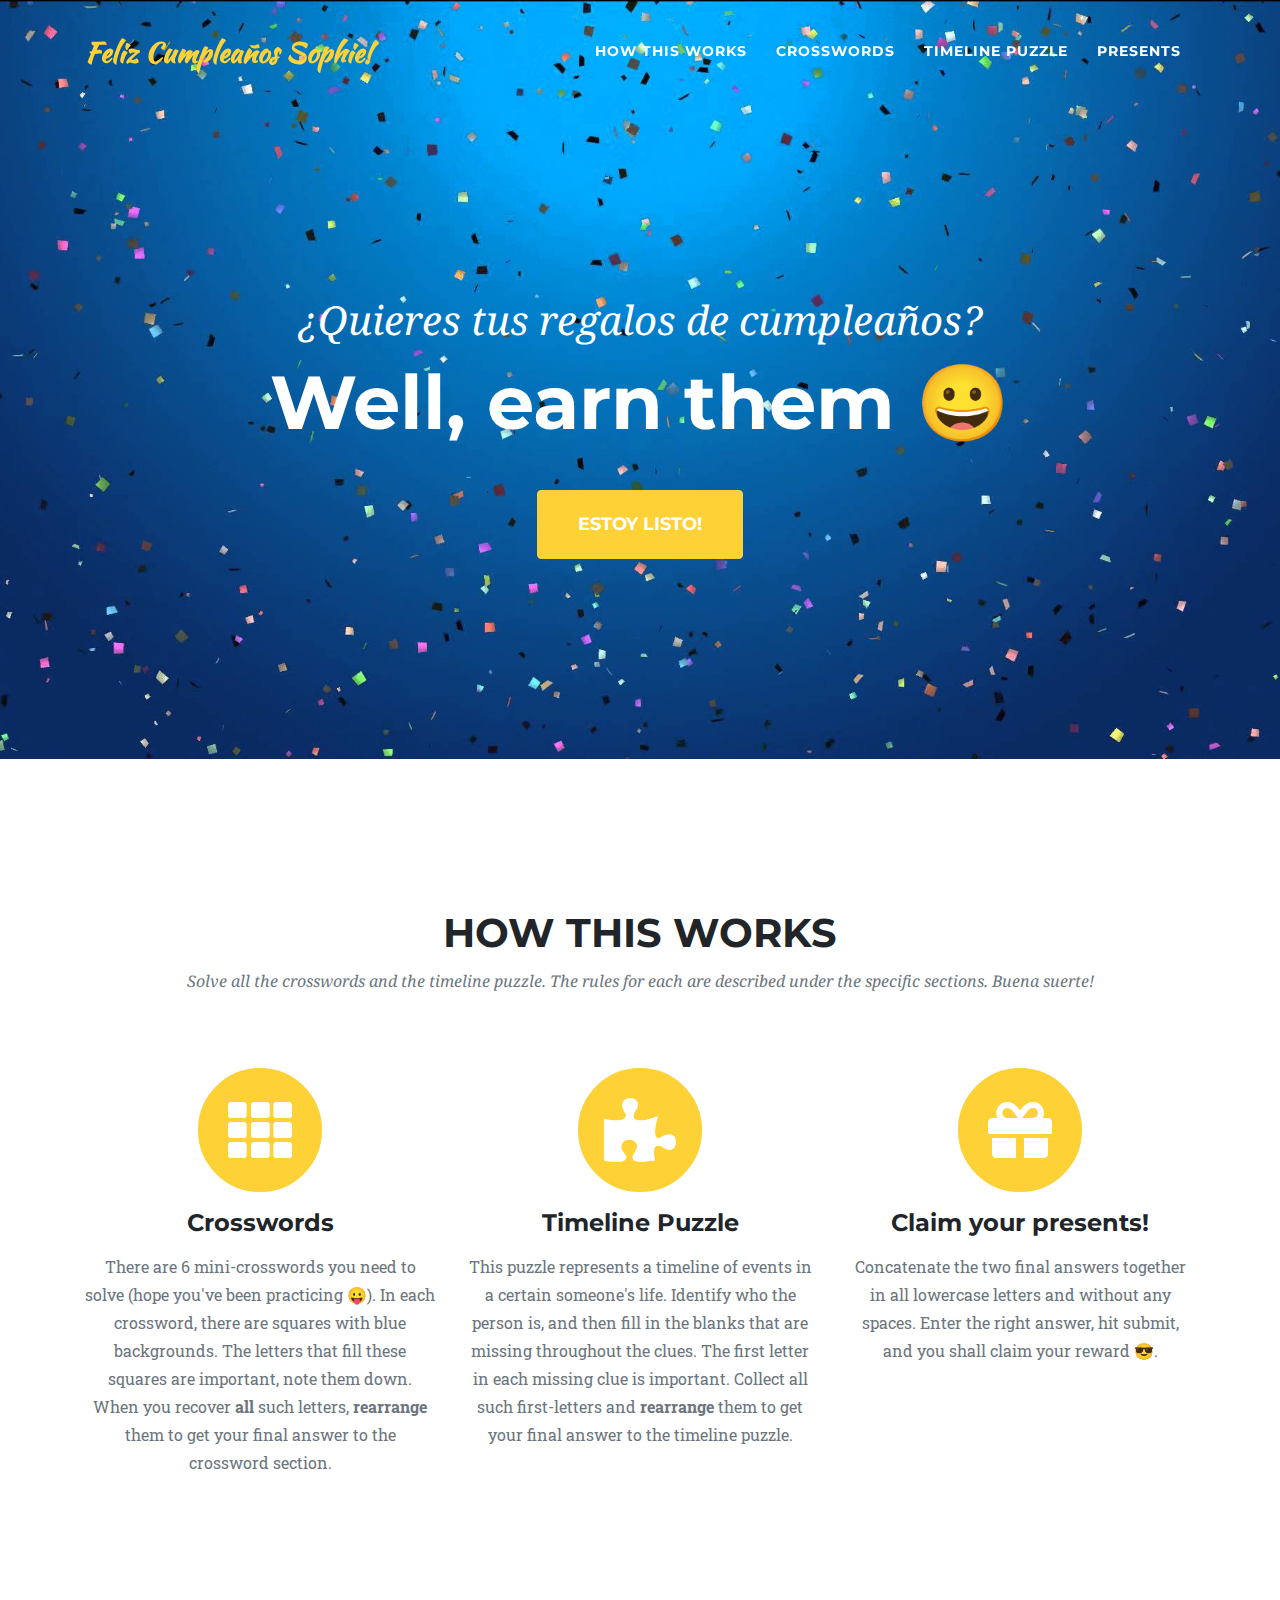
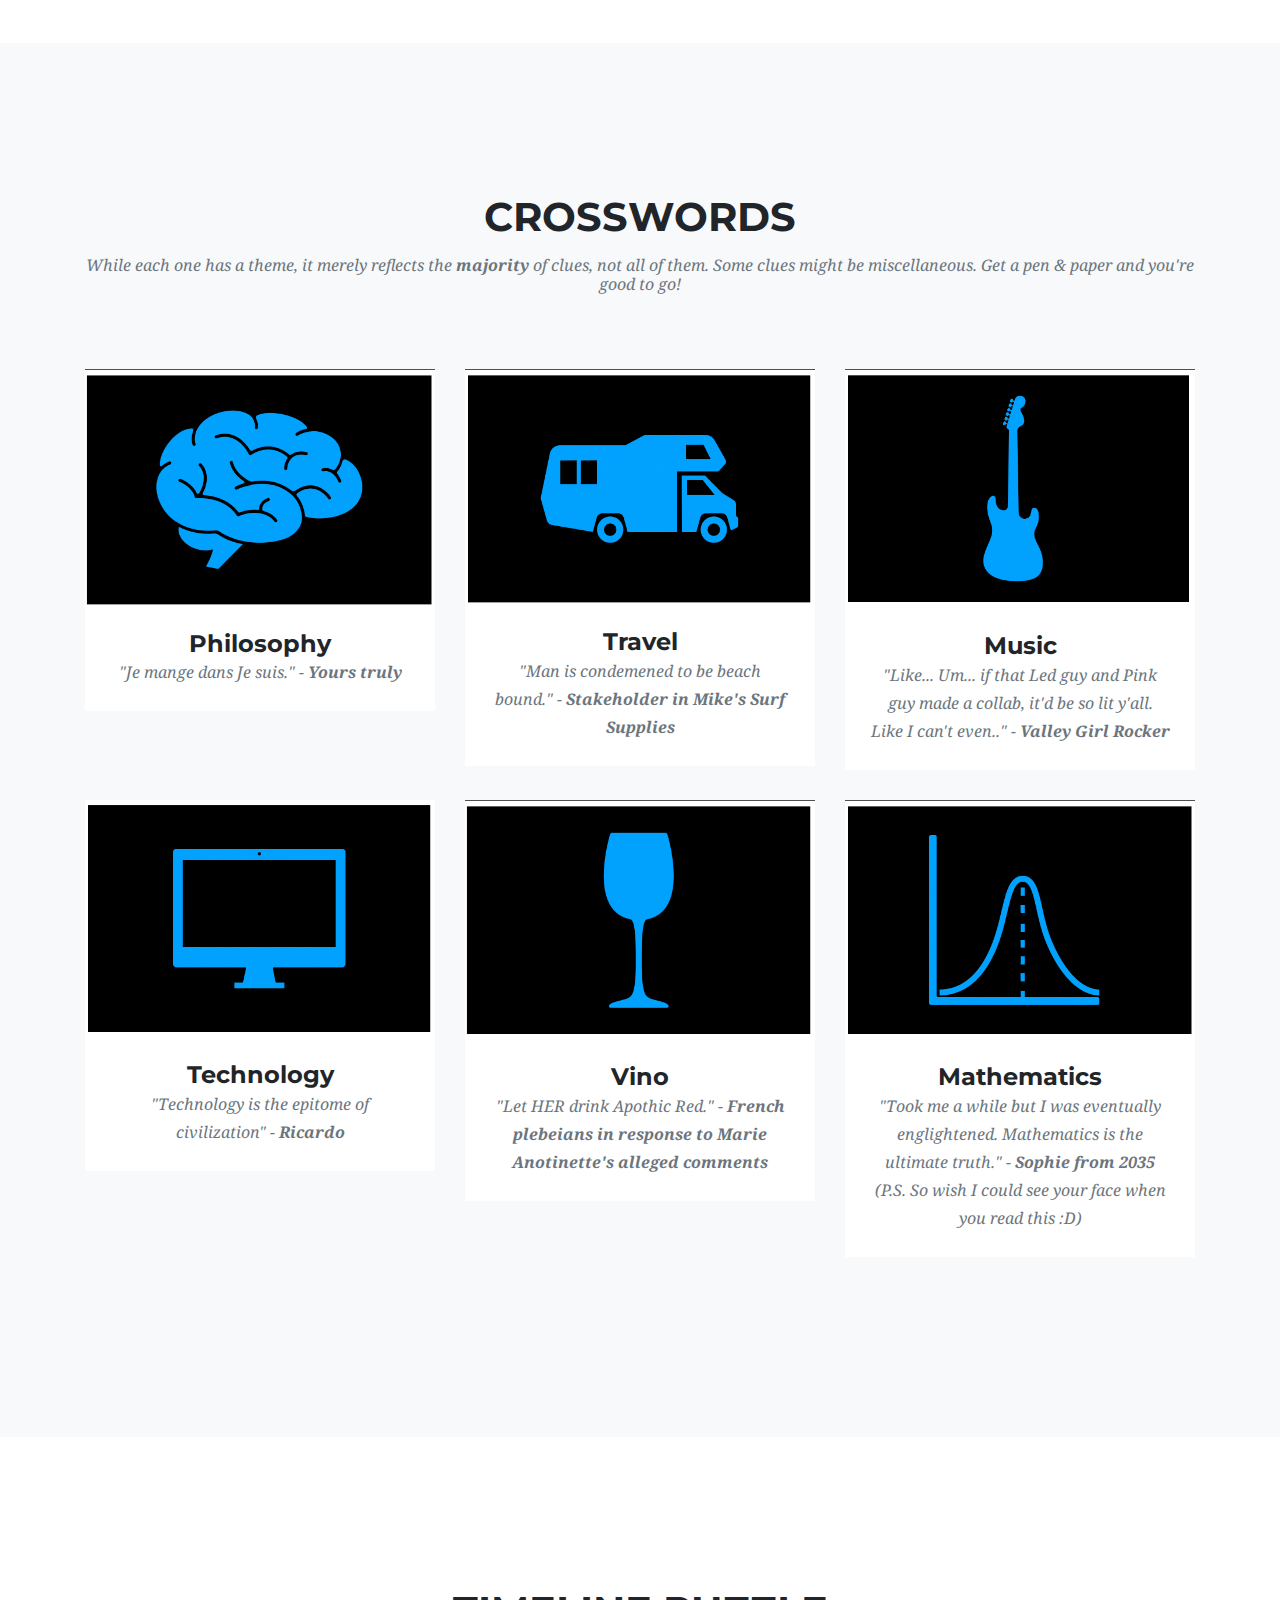
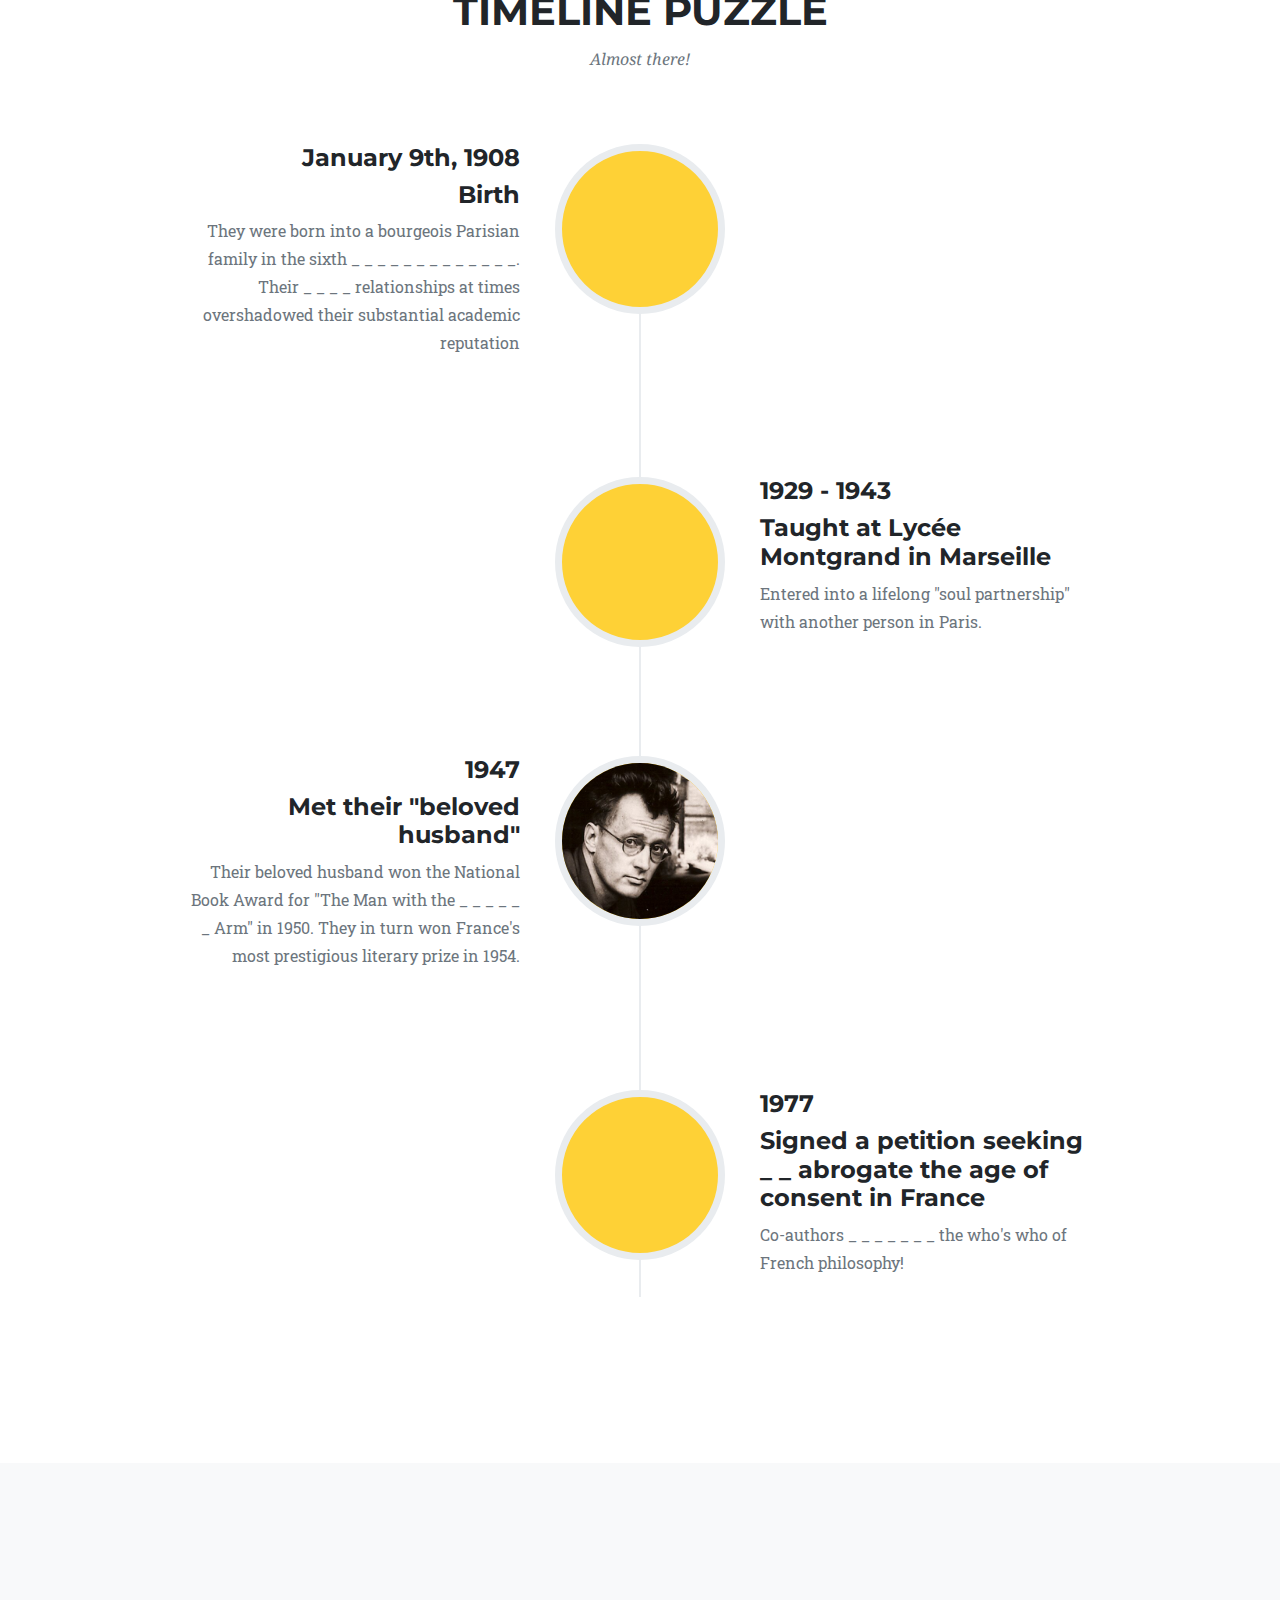
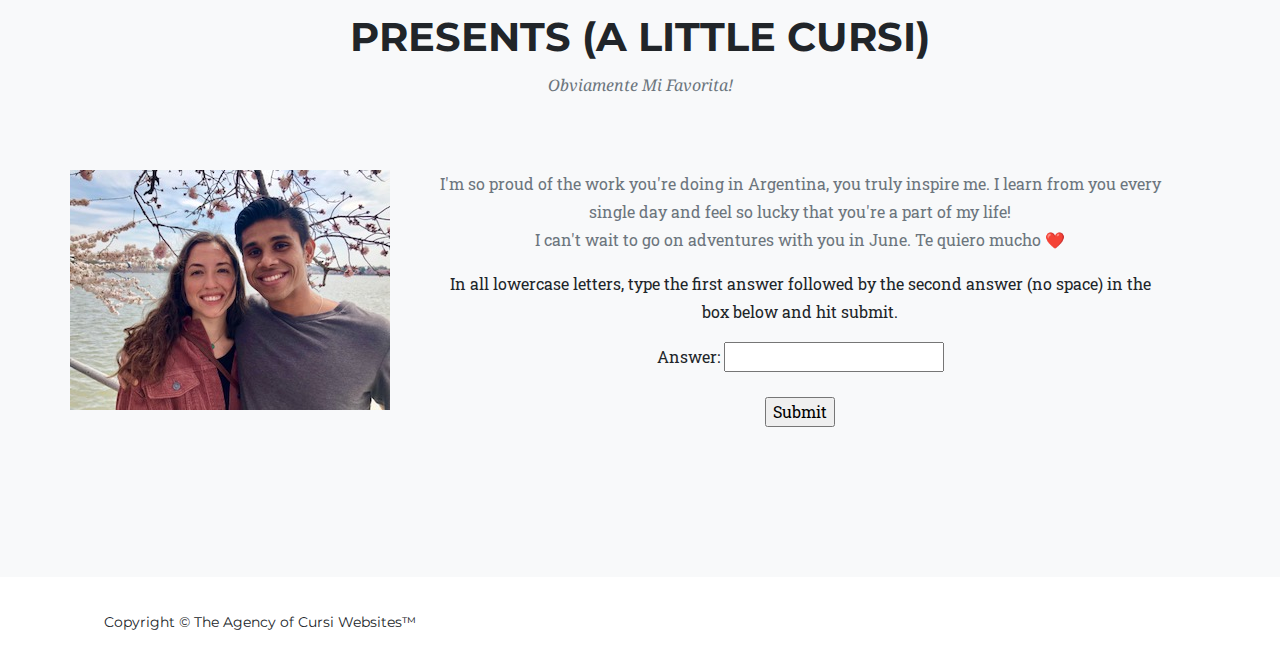
==== index.html @ 9defc964 "Update index.html" ====
<!DOCTYPE html>
<html lang="en">

<head>

  <meta charset="utf-8">
  <meta name="viewport" content="width=device-width, initial-scale=1, shrink-to-fit=no">
  <meta name="description" content="">
  <meta name="author" content="">

  <title>Feliz Cumpleaños Sophie!</title>

  <!-- Bootstrap core CSS -->
  <link href="vendor/bootstrap/css/bootstrap.min.css" rel="stylesheet">

  <!-- Custom fonts for this template -->
  <link href="vendor/fontawesome-free/css/all.min.css" rel="stylesheet" type="text/css">
  <link href="https://fonts.googleapis.com/css?family=Montserrat:400,700" rel="stylesheet" type="text/css">
  <link href='https://fonts.googleapis.com/css?family=Kaushan+Script' rel='stylesheet' type='text/css'>
  <link href='https://fonts.googleapis.com/css?family=Droid+Serif:400,700,400italic,700italic' rel='stylesheet' type='text/css'>
  <link href='https://fonts.googleapis.com/css?family=Roboto+Slab:400,100,300,700' rel='stylesheet' type='text/css'>

  <!-- Custom styles for this template -->
  <link href="css/agency.min.css" rel="stylesheet">

</head>

<body id="page-top">

  <!-- Navigation -->
  <nav class="navbar navbar-expand-lg navbar-dark fixed-top" id="mainNav">
    <div class="container">
      <a class="navbar-brand js-scroll-trigger" href="#page-top"><b>Feliz Cumpleaños Sophie!</b></a>
      <button class="navbar-toggler navbar-toggler-right" type="button" data-toggle="collapse" data-target="#navbarResponsive" aria-controls="navbarResponsive" aria-expanded="false" aria-label="Toggle navigation">
        Menu
        <i class="fas fa-bars"></i>
      </button>
      <div class="collapse navbar-collapse" id="navbarResponsive">
        <ul class="navbar-nav text-uppercase ml-auto">
          <li class="nav-item">
            <a class="nav-link js-scroll-trigger" href="#services"><b>How This Works</b></a>
          </li>
          <li class="nav-item">
            <a class="nav-link js-scroll-trigger" href="#portfolio"><b>Crosswords</b></a>
          </li>
          <li class="nav-item">
            <a class="nav-link js-scroll-trigger" href="#about"><b>Timeline Puzzle</b></a>
          </li>
          <li class="nav-item">
            <a class="nav-link js-scroll-trigger" href="#team"><b>Presents</b></a>
          </li>
        </ul>
      </div>
    </div>
  </nav>

  <!-- Header -->
  <header class="masthead">
    <div class="container">
      <div class="intro-text">
        <div class="intro-lead-in">¿Quieres tus regalos de cumpleaños?</div>
        <div class="intro-heading">Well, earn them &#128512;</div>
        <a class="btn btn-primary btn-xl text-uppercase js-scroll-trigger" href="#services">Estoy listo!</a>
      </div>
    </div>
  </header>

  <!-- Services -->
  <section id="services">
    <div class="container">
      <div class="row">
        <div class="col-lg-12 text-center">
          <h2 class="section-heading text-uppercase">HOW THIS WORKS</h2>
          <h3 class="section-subheading text-muted">Solve all the crosswords and the timeline puzzle. The rules for each are described under the specific sections. Buena suerte!</h3>
        </div>
      </div>
      <div class="row text-center">
        <div class="col-md-4">
          <span class="fa-stack fa-4x">
            <i class="fas fa-circle fa-stack-2x text-primary"></i>
            <i class="fas fa-th fa-stack-1x fa-inverse"></i>
          </span>
          <h4 class="service-heading">Crosswords</h4>
          <p class="text-muted">There are 6 mini-crosswords you need to solve (hope you've been practicing 😛). In each crossword, there are squares with blue backgrounds. The letters that fill these squares are important, note them down. When you recover <b>all</b> such letters, <b>rearrange</b> them to get your final answer to the crossword section.</p>
        </div>
        <div class="col-md-4">
          <span class="fa-stack fa-4x">
            <i class="fas fa-circle fa-stack-2x text-primary"></i>
            <i class="fas fa-puzzle-piece fa-stack-1x fa-inverse"></i>
          </span>
          <h4 class="service-heading">Timeline Puzzle</h4>
          <p class="text-muted">This puzzle represents a timeline of events in a certain someone's life. Identify who the person is, and then fill in the blanks that are missing throughout the clues. The first letter in each missing clue is important. Collect all such first-letters and <b>rearrange</b> them to get your final answer to the timeline puzzle.</p>
        </div>
        <div class="col-md-4">
          <span class="fa-stack fa-4x">
            <i class="fas fa-circle fa-stack-2x text-primary"></i>
            <i class="fas fa-gift fa-stack-1x fa-inverse"></i>
          </span>
          <h4 class="service-heading">Claim your presents!</h4>
          <p class="text-muted">Concatenate the two final answers together in all lowercase letters and without any spaces. Enter the right answer, hit submit, and you shall claim your reward 😎.</p>
        </div>
      </div>
    </div>
  </section>

  <!-- Portfolio Grid -->
  <section class="bg-light" id="portfolio">
    <div class="container">
      <div class="row">
        <div class="col-lg-12 text-center">
          <h2 class="section-heading text-uppercase">Crosswords</h2>
          <h3 class="section-subheading text-muted">While each one has a theme, it merely reflects the <b>majority</b> of clues, not all of them. Some clues might be miscellaneous. Get a pen &amp; paper and you're good to go!</h3>
        </div>
      </div>
      <div class="row">
        <div class="col-md-4 col-sm-6 portfolio-item">
          <a class="portfolio-link" data-toggle="modal" href="#portfolioModal1">
            <div class="portfolio-hover">
              <div class="portfolio-hover-content">
                <i class="fas fa-plus fa-3x"></i>
              </div>
            </div>
            <img class="img-fluid" src="img/brain.jpg" alt="">
          </a>
          <div class="portfolio-caption">
            <h4>Philosophy</h4>
            <p class="text-muted">"Je mange dans Je suis." - <b>Yours truly</b></p>
          </div>
        </div>
        <div class="col-md-4 col-sm-6 portfolio-item">
          <a class="portfolio-link" data-toggle="modal" href="#portfolioModal2">
            <div class="portfolio-hover">
              <div class="portfolio-hover-content">
                <i class="fas fa-plus fa-3x"></i>
              </div>
            </div>
            <img class="img-fluid" src="img/travel.jpg" alt="">
          </a>
          <div class="portfolio-caption">
            <h4>Travel</h4>
            <p class="text-muted">"Man is condemened to be beach bound." - <b>Stakeholder in Mike's Surf Supplies</b></p>
          </div>
        </div>
        <div class="col-md-4 col-sm-6 portfolio-item">
          <a class="portfolio-link" data-toggle="modal" href="#portfolioModal3">
            <div class="portfolio-hover">
              <div class="portfolio-hover-content">
                <i class="fas fa-plus fa-3x"></i>
              </div>
            </div>
            <img class="img-fluid" src="img/music.jpg" alt="">
          </a>
          <div class="portfolio-caption">
            <h4>Music</h4>
            <p class="text-muted">"Like... Um... if that Led guy and Pink guy made a collab, it'd be so lit y'all. Like I can't even.." - <b>Valley Girl Rocker</b></p>
          </div>
        </div>
        <div class="col-md-4 col-sm-6 portfolio-item">
          <a class="portfolio-link" data-toggle="modal" href="#portfolioModal4">
            <div class="portfolio-hover">
              <div class="portfolio-hover-content">
                <i class="fas fa-plus fa-3x"></i>
              </div>
            </div>
            <img class="img-fluid" src="img/tech.jpg" alt="">
          </a>
          <div class="portfolio-caption">
            <h4>Technology</h4>
            <p class="text-muted">"Technology is the epitome of civilization" - <b>Ricardo</b></p>
          </div>
        </div>
        <div class="col-md-4 col-sm-6 portfolio-item">
          <a class="portfolio-link" data-toggle="modal" href="#portfolioModal5">
            <div class="portfolio-hover">
              <div class="portfolio-hover-content">
                <i class="fas fa-plus fa-3x"></i>
              </div>
            </div>
            <img class="img-fluid" src="img/wine.jpg" alt="">
          </a>
          <div class="portfolio-caption">
            <h4>Vino</h4>
            <p class="text-muted">"Let HER drink Apothic Red." - <b>French plebeians in response to Marie Anotinette's alleged comments</b></p>
          </div>
        </div>
        <div class="col-md-4 col-sm-6 portfolio-item">
          <a class="portfolio-link" data-toggle="modal" href="#portfolioModal6">
            <div class="portfolio-hover">
              <div class="portfolio-hover-content">
                <i class="fas fa-plus fa-3x"></i>
              </div>
            </div>
            <img class="img-fluid" src="img/math.jpg" alt="">
          </a>
          <div class="portfolio-caption">
            <h4>Mathematics</h4>
            <p class="text-muted">"Took me a while but I was eventually englightened. Mathematics is the ultimate truth." - <b>Sophie from 2035</b> <br/>(<i>P.S. So wish I could see your face when you read this :D</i>)</p>
          </div>
        </div>
      </div>
    </div>
  </section>

  <!-- About -->
  <section id="about">
    <div class="container">
      <div class="row">
        <div class="col-lg-12 text-center">
          <h2 class="section-heading text-uppercase">Timeline Puzzle</h2>
          <h3 class="section-subheading text-muted">Almost there!</h3>
        </div>
      </div>
      <div class="row">
        <div class="col-lg-12">
          <ul class="timeline">
            <li>
              <div class="timeline-image">
                <!-- <img class="rounded-circle img-fluid" src="img/paris1.jpg" alt=""> -->
              </div>
              <div class="timeline-panel">
                <div class="timeline-heading">
                  <h4>January 9th, 1908</h4>
                  <h4 class="subheading">Birth</h4>
                </div>
                <div class="timeline-body">
                  <p class="text-muted">They were born into a bourgeois Parisian family in the sixth _ _ _ _ _ _ _ _ _ _ _ _ _. Their _ _ _ _ relationships at times overshadowed their substantial academic reputation</p>
                </div>
              </div>
            </li>
            <li class="timeline-inverted">
              <div class="timeline-image">
                <!-- <img class="rounded-circle img-fluid" src="img/lycee.jpg" alt=""> -->
              </div>
              <div class="timeline-panel">
                <div class="timeline-heading">
                  <h4>1929 - 1943</h4>
                  <h4 class="subheading">Taught at Lycée Montgrand in Marseille</h4>
                </div>
                <div class="timeline-body">
                  <p class="text-muted">Entered into a lifelong "soul partnership" with another person in Paris.</p>
                </div>
              </div>
            </li>
            <li>
              <div class="timeline-image">
                <img class="rounded-circle img-fluid" src="img/algren.jpg" alt="">
              </div>
              <div class="timeline-panel">
                <div class="timeline-heading">
                  <h4>1947</h4>
                  <h4 class="subheading">Met their "beloved husband"</h4>
                </div>
                <div class="timeline-body">
                  <p class="text-muted">Their beloved husband won the National Book Award for "The Man with the _ _ _ _ _ _ Arm" in 1950. They in turn won France's most prestigious literary prize in 1954.</p>
                </div>
              </div>
            </li>
            <li class="timeline-inverted">
              <div class="timeline-image">
                <!-- <img class="rounded-circle img-fluid" src="img/foucault.jpg" alt=""> -->
              </div>
              <div class="timeline-panel">
                <div class="timeline-heading">
                  <h4>1977</h4>
                  <h4 class="subheading">Signed a petition seeking _ _ abrogate the age of consent in France</h4>
                </div>
                <div class="timeline-body">
                  <p class="text-muted">Co-authors _ _ _ _ _ _ _ the who's who of French philosophy!</p>
                </div>
              </div>
            </li>
          </ul>
        </div>
      </div>
    </div>
  </section>

  <!-- Team -->
  <section class="bg-light" id="team">
    <div class="container">
      <div class="row">
        <div class="col-lg-12 text-center">
          <h2 class="section-heading text-uppercase">Presents (a little cursi)</h2>
          <h3 class="section-subheading text-muted">Obviamente Mi Favorita!</h3>
        </div>
      </div>
      <div class="row">
        <div>
          <img src="images/sophie.jpg">
        </div>
        <div class="col-lg-8 mx-auto text-center">
          <p class="large text-muted"> I'm so proud of the work you're doing in Argentina, you truly inspire me. I learn from you every single day and feel so lucky that you're a part of my life!
            <br />I can't wait to go on adventures with you in June. Te quiero mucho ❤</p>

          <p>In all lowercase letters, type the first answer followed by the second answer (no space) in the box below and hit submit.</p>
          <form>
            Answer: <input type="text" name="answer" id="answer"><br>
            <input type="submit" value="Submit" id="submit" style="margin-top:25px;">
          </form>
          <iframe id="gifts" data-src="gifts.html" src="gifts.html" width="600" height="925" style="display: none; margin-top: 50px;"></iframe>
        </div>
      </div>
    </div>
  </section>

  <!-- Footer -->
  <footer>
    <div class="container">
      <div class="row">
        <div class="col-md-4">
          <span class="copyright">Copyright &copy; The Agency of Cursi Websites™</span>
        </div>
    </div>
  </footer>

  <!-- Portfolio Modals -->

  <!-- Modal 1 -->
  <div class="portfolio-modal modal fade" id="portfolioModal1" tabindex="-1" role="dialog" aria-hidden="true">
    <div class="modal-dialog">
      <div class="modal-content">
        <div class="close-modal" data-dismiss="modal">
          <div class="lr">
            <div class="rl"></div>
          </div>
        </div>
        <div class="container">
          <div class="row">
            <div class="col-lg-8 mx-auto">
              <div class="modal-body">
                <!-- Project Details Go Here -->
                <h2 class="text-uppercase">Philosophy</h2>
                <p class="item-intro text-muted">You got this!</p>
                <img class="img-fluid d-block mx-auto" src="img/philosophy_crossword.jpg" alt="">
                <ul class="list-inline">Across
                  <li>1: "Man is condemned to be free."</li>
                  <li>2: French literary critic that opeined "Justice must always question itself, just as society can exist only by means of the work it does on itself and on its institutions."</li>
                  <li>3: German idealist that said "We learn from history that we do not learn from history."</li>
                </ul>
                <ul class="list-inline">Down
                  <li>1: "One is not born, but rather becomes, a woman."</li>
                  <li>2: Scottish philosopher that said "Beauty in things exists in the mind which contemplates them."</li>
                </ul>
                <button class="btn btn-primary" data-dismiss="modal" type="button">
                  <i class="fas fa-times"></i>
                  Close Crossword</button>
              </div>
            </div>
          </div>
        </div>
      </div>
    </div>
  </div>

  <!-- Modal 2 -->
  <div class="portfolio-modal modal fade" id="portfolioModal2" tabindex="-1" role="dialog" aria-hidden="true">
    <div class="modal-dialog">
      <div class="modal-content">
        <div class="close-modal" data-dismiss="modal">
          <div class="lr">
            <div class="rl"></div>
          </div>
        </div>
        <div class="container">
          <div class="row">
            <div class="col-lg-8 mx-auto">
              <div class="modal-body">
                <!-- Project Details Go Here -->
                <h2 class="text-uppercase">Travel</h2>
                <p class="item-intro text-muted">1 down. 5 to go!</p>
                <img class="img-fluid d-block mx-auto" src="img/travel_crossword.jpg" alt="">
                <ul class="list-inline">Across
                  <li>1: Excuse of a state. Basically beaches, and surprisingly an institution of higher learning!</li>
                  <li>2: Home to Santa Maria delle Grazie</li>
                  <li>3: Located on the French Riviera, home to Promenade des Anglais</li>
                  <li>4: Puhlees, you don't need a clue for this.</li>
                  <li>5: Country off the coast of which Indians that have no business swimming are rescued by Argentinian women</li>
                </ul>
                <ul class="list-inline">Down
                  <li>1: Capital of Turkey</li>
                  <li>2: Offers cool beaches. Literally. Don't sleep on those. Lest you should freeze.</li>
                </ul>
                <button class="btn btn-primary" data-dismiss="modal" type="button">
                  <i class="fas fa-times"></i>
                  Close Crossword</button>
              </div>
            </div>
          </div>
        </div>
      </div>
    </div>
  </div>

  <!-- Modal 3 -->
  <div class="portfolio-modal modal fade" id="portfolioModal3" tabindex="-1" role="dialog" aria-hidden="true">
    <div class="modal-dialog">
      <div class="modal-content">
        <div class="close-modal" data-dismiss="modal">
          <div class="lr">
            <div class="rl"></div>
          </div>
        </div>
        <div class="container">
          <div class="row">
            <div class="col-lg-8 mx-auto">
              <div class="modal-body">
                <!-- Project Details Go Here -->
                <h2 class="text-uppercase">Music</h2>
                <p class="item-intro text-muted">Probably your favorite category? You'll have to let me know!</p>
                <img class="img-fluid d-block mx-auto" src="img/music_crossword.jpg" alt="">
                <ul class="list-inline">Across
                  <li>1: Combine with 3 across, 4 across and 2 across to obtain a masterpiece of a song!</li>
                  <li>2: Combine with 3 across, 4 across and 1 across to obtain a masterpiece of a song!</li>
                  <li>3: Combine with 4 across, 1 across and 2 across to obtain a masterpiece of a song!</li>
                  <li>4: Combine with 3 across, 1 across and 2 across to obtain a masterpiece of a song!</li>
                </ul>
                <ul class="list-inline">Down
                  <li>1: Think U in UV, Yeezy Peezy!</li>
                  <li>2: Artist who wrote the words "I'm all but washed in the tide of her breathing."</li>
                </ul>
                <button class="btn btn-primary" data-dismiss="modal" type="button">
                  <i class="fas fa-times"></i>
                  Close Crossword</button>
              </div>
            </div>
          </div>
        </div>
      </div>
    </div>
  </div>

  <!-- Modal 4 -->
  <div class="portfolio-modal modal fade" id="portfolioModal4" tabindex="-1" role="dialog" aria-hidden="true">
    <div class="modal-dialog">
      <div class="modal-content">
        <div class="close-modal" data-dismiss="modal">
          <div class="lr">
            <div class="rl"></div>
          </div>
        </div>
        <div class="container">
          <div class="row">
            <div class="col-lg-8 mx-auto">
              <div class="modal-body">
                <!-- Project Details Go Here -->
                <h2 class="text-uppercase">Technology</h2>
                <p class="item-intro text-muted">I mean, I had to include this category..</p>
                <img class="img-fluid d-block mx-auto" src="img/tech_crossword.jpg" alt="">
                <ul class="list-inline">Across
                  <li>1: We do base 10 but machines??</li>
                  <li>2: Parent company of the app that came up with "stories" originally. Alternatively, Oh _ _ _ _!</li>
                  <li>3: Company whose motto is "Don't be evil". Also, a verb these days</li>
                </ul>
                <ul class="list-inline">Down
                  <li>1: Big tech firm. David Fincher made a movie about its creation.</li>
                  <li>2: A charged subatomic particle.</li>
                  <li>3: Company that does Satan's bidding according to Ricardo. I... don't think so.</li>
                </ul>
                <button class="btn btn-primary" data-dismiss="modal" type="button">
                  <i class="fas fa-times"></i>
                  Close Crossword</button>
              </div>
            </div>
          </div>
        </div>
      </div>
    </div>
  </div>

  <!-- Modal 5 -->
  <div class="portfolio-modal modal fade" id="portfolioModal5" tabindex="-1" role="dialog" aria-hidden="true">
    <div class="modal-dialog">
      <div class="modal-content">
        <div class="close-modal" data-dismiss="modal">
          <div class="lr">
            <div class="rl"></div>
          </div>
        </div>
        <div class="container">
          <div class="row">
            <div class="col-lg-8 mx-auto">
              <div class="modal-body">
                <!-- Project Details Go Here -->
                <h2 class="text-uppercase">Vino</h2>
                <p class="item-intro text-muted">This one is going to be a formality.</p>
                <img class="img-fluid d-block mx-auto" src="img/wine_crossword.jpg" alt="">
                <ul class="list-inline">Across
                  <li>1: Argentinian goodiness!</li>
                  <li>2: Home to the best Pinots on earth</li>
                  <li>3: Hail a _ _ _! Alternatively, a type of red wine.</li>
                </ul>
                <ul class="list-inline">Down
                  <li>1: Best grape on the Barcelona menu. Alternatively, a former currency.</li>
                  <li>2: Anthocyanin, the pigment that gives wine its color comes from _ _ _ _ _'s skin</li>
                </ul>
                <button class="btn btn-primary" data-dismiss="modal" type="button">
                  <i class="fas fa-times"></i>
                  Close Crossword</button>
              </div>
            </div>
          </div>
        </div>
      </div>
    </div>
  </div>

  <!-- Modal 6 -->
  <div class="portfolio-modal modal fade" id="portfolioModal6" tabindex="-1" role="dialog" aria-hidden="true">
    <div class="modal-dialog">
      <div class="modal-content">
        <div class="close-modal" data-dismiss="modal">
          <div class="lr">
            <div class="rl"></div>
          </div>
        </div>
        <div class="container">
          <div class="row">
            <div class="col-lg-8 mx-auto">
              <div class="modal-body">
                <!-- Project Details Go Here -->
                <h2 class="text-uppercase">Mathematics</h2>
                <p class="item-intro text-muted">Almost there :), buena suerte!</p>
                <img class="img-fluid d-block mx-auto" src="img/math_crossword.jpg" alt="">
                                <ul class="list-inline">Across
                  <li>1: <i>Actually</i> Invented Calculus.</li>
                  <li>2: This dude claims that you and I are <i>literally</i> attracted to each other, proportional to the inverse of the square of the distance between us.</li>
                  <li>3: Delicious nut! Derisively called _ _ _ _.</li>
                  <li>4: The potential relationship between P and NP.</li>
                  <li>5: Sine divided by Cosine. Alternatively, people fascinated by its mathematical beauty spray their bodies to achieve it!</li>
                </ul>
                <ul class="list-inline">Down
                  <li>1: Greek alphabet that climbers have started abusing in the name of being helpful to each other.</li>
                  <li>2: While formulating wave equations, trough is to crest as nadir is to _ _ _ _ _ _</li>
                  <li>3: Did <b>not</b> break the Enigma code (that honor belongs to a couple of Poles) but a dude of immeasurable significance in modern mathematics and computing.</li>
                </ul>
                <button class="btn btn-primary" data-dismiss="modal" type="button">
                  <i class="fas fa-times"></i>
                  Close Project</button>
              </div>
            </div>
          </div>
        </div>
      </div>
    </div>
  </div>

  <!-- Bootstrap core JavaScript -->
  <script src="vendor/jquery/jquery.min.js"></script>
  <script src="vendor/bootstrap/js/bootstrap.bundle.min.js"></script>

  <!-- Plugin JavaScript -->
  <script src="vendor/jquery-easing/jquery.easing.min.js"></script>

  <!-- Contact form JavaScript -->
  <script src="js/jqBootstrapValidation.js"></script>
  <script src="js/contact_me.js"></script>

  <!-- Custom scripts for this template -->
  <script src="js/agency.min.js"></script>
  <script src="js/present.js"></script>

</body>

</html>
---- css/agency.min.css ----
/*!
 * Start Bootstrap - Agency v5.0.7 (https://startbootstrap.com/template-overviews/agency)
 * Copyright 2013-2019 Start Bootstrap
 * Licensed under MIT (https://github.com/BlackrockDigital/startbootstrap-agency/blob/master/LICENSE)
 */body{overflow-x:hidden;font-family:'Roboto Slab',-apple-system,BlinkMacSystemFont,'Segoe UI',Roboto,'Helvetica Neue',Arial,sans-serif,'Apple Color Emoji','Segoe UI Emoji','Segoe UI Symbol','Noto Color Emoji'}p{line-height:1.75}a{color:#fed136}a:hover{color:#fec503}.text-primary{color:#fed136!important}h1,h2,h3,h4,h5,h6{font-weight:700;font-family:Montserrat,-apple-system,BlinkMacSystemFont,'Segoe UI',Roboto,'Helvetica Neue',Arial,sans-serif,'Apple Color Emoji','Segoe UI Emoji','Segoe UI Symbol','Noto Color Emoji'}section{padding:100px 0}section h2.section-heading{font-size:40px;margin-top:0;margin-bottom:15px}section h3.section-subheading{font-size:16px;font-weight:400;font-style:italic;margin-bottom:75px;text-transform:none;font-family:'Droid Serif',-apple-system,BlinkMacSystemFont,'Segoe UI',Roboto,'Helvetica Neue',Arial,sans-serif,'Apple Color Emoji','Segoe UI Emoji','Segoe UI Symbol','Noto Color Emoji'}@media (min-width:768px){section{padding:150px 0}}.btn{font-family:Montserrat,-apple-system,BlinkMacSystemFont,'Segoe UI',Roboto,'Helvetica Neue',Arial,sans-serif,'Apple Color Emoji','Segoe UI Emoji','Segoe UI Symbol','Noto Color Emoji';font-weight:700}.btn-xl{font-size:18px;padding:20px 40px}.btn-primary{background-color:#fed136;border-color:#fed136}.btn-primary:active,.btn-primary:focus,.btn-primary:hover{background-color:#fec810!important;border-color:#fec810!important;color:#fff}.btn-primary:active,.btn-primary:focus{-webkit-box-shadow:0 0 0 .2rem rgba(254,209,55,.5)!important;box-shadow:0 0 0 .2rem rgba(254,209,55,.5)!important}::selection{background:#fed136;text-shadow:none}img::selection{background:0 0}img::-moz-selection{background:0 0}#mainNav{background-color:#212529}#mainNav .navbar-toggler{font-size:12px;right:0;padding:13px;text-transform:uppercase;color:#fff;border:0;background-color:#fed136;font-family:Montserrat,-apple-system,BlinkMacSystemFont,'Segoe UI',Roboto,'Helvetica Neue',Arial,sans-serif,'Apple Color Emoji','Segoe UI Emoji','Segoe UI Symbol','Noto Color Emoji'}#mainNav .navbar-brand{color:#fed136;font-family:'Kaushan Script',-apple-system,BlinkMacSystemFont,'Segoe UI',Roboto,'Helvetica Neue',Arial,sans-serif,'Apple Color Emoji','Segoe UI Emoji','Segoe UI Symbol','Noto Color Emoji'}#mainNav .navbar-brand.active,#mainNav .navbar-brand:active,#mainNav .navbar-brand:focus,#mainNav .navbar-brand:hover{color:#fec503}#mainNav .navbar-nav .nav-item .nav-link{font-size:90%;font-weight:400;padding:.75em 0;letter-spacing:1px;color:#fff;font-family:Montserrat,-apple-system,BlinkMacSystemFont,'Segoe UI',Roboto,'Helvetica Neue',Arial,sans-serif,'Apple Color Emoji','Segoe UI Emoji','Segoe UI Symbol','Noto Color Emoji'}#mainNav .navbar-nav .nav-item .nav-link.active,#mainNav .navbar-nav .nav-item .nav-link:hover{color:#fed136}@media (min-width:992px){#mainNav{padding-top:25px;padding-bottom:25px;-webkit-transition:padding-top .3s,padding-bottom .3s;transition:padding-top .3s,padding-bottom .3s;border:none;background-color:transparent}#mainNav .navbar-brand{font-size:1.75em;-webkit-transition:all .3s;transition:all .3s}#mainNav .navbar-nav .nav-item .nav-link{padding:1.1em 1em!important}#mainNav.navbar-shrink{padding-top:0;padding-bottom:0;background-color:#212529}#mainNav.navbar-shrink .navbar-brand{font-size:1.25em;padding:12px 0}}header.masthead{text-align:center;color:#fff;background-image:url(../img/background-birthday-2.jpg);background-repeat:no-repeat;background-attachment:scroll;background-position:center center;background-size:cover}header.masthead .intro-text{padding-top:150px;padding-bottom:100px}header.masthead .intro-text .intro-lead-in{font-size:22px;font-style:italic;line-height:22px;margin-bottom:25px;font-family:'Droid Serif',-apple-system,BlinkMacSystemFont,'Segoe UI',Roboto,'Helvetica Neue',Arial,sans-serif,'Apple Color Emoji','Segoe UI Emoji','Segoe UI Symbol','Noto Color Emoji'}header.masthead .intro-text .intro-heading{font-size:50px;font-weight:700;line-height:50px;margin-bottom:25px;font-family:Montserrat,-apple-system,BlinkMacSystemFont,'Segoe UI',Roboto,'Helvetica Neue',Arial,sans-serif,'Apple Color Emoji','Segoe UI Emoji','Segoe UI Symbol','Noto Color Emoji'}@media (min-width:768px){header.masthead .intro-text{padding-top:300px;padding-bottom:200px}header.masthead .intro-text .intro-lead-in{font-size:40px;font-style:italic;line-height:40px;margin-bottom:25px;font-family:'Droid Serif',-apple-system,BlinkMacSystemFont,'Segoe UI',Roboto,'Helvetica Neue',Arial,sans-serif,'Apple Color Emoji','Segoe UI Emoji','Segoe UI Symbol','Noto Color Emoji'}header.masthead .intro-text .intro-heading{font-size:75px;font-weight:700;line-height:75px;margin-bottom:50px;font-family:Montserrat,-apple-system,BlinkMacSystemFont,'Segoe UI',Roboto,'Helvetica Neue',Arial,sans-serif,'Apple Color Emoji','Segoe UI Emoji','Segoe UI Symbol','Noto Color Emoji'}}.service-heading{margin:15px 0;text-transform:none}#portfolio .portfolio-item{right:0;margin:0 0 15px}#portfolio .portfolio-item .portfolio-link{position:relative;display:block;max-width:400px;margin:0 auto;cursor:pointer}#portfolio .portfolio-item .portfolio-link .portfolio-hover{position:absolute;width:100%;height:100%;-webkit-transition:all ease .5s;transition:all ease .5s;opacity:0;background:rgba(254,209,54,.9)}#portfolio .portfolio-item .portfolio-link .portfolio-hover:hover{opacity:1}#portfolio .portfolio-item .portfolio-link .portfolio-hover .portfolio-hover-content{font-size:20px;position:absolute;top:50%;width:100%;height:20px;margin-top:-12px;text-align:center;color:#fff}#portfolio .portfolio-item .portfolio-link .portfolio-hover .portfolio-hover-content i{margin-top:-12px}#portfolio .portfolio-item .portfolio-link .portfolio-hover .portfolio-hover-content h3,#portfolio .portfolio-item .portfolio-link .portfolio-hover .portfolio-hover-content h4{margin:0}#portfolio .portfolio-item .portfolio-caption{max-width:400px;margin:0 auto;padding:25px;text-align:center;background-color:#fff}#portfolio .portfolio-item .portfolio-caption h4{margin:0;text-transform:none}#portfolio .portfolio-item .portfolio-caption p{font-size:16px;font-style:italic;margin:0;font-family:'Droid Serif',-apple-system,BlinkMacSystemFont,'Segoe UI',Roboto,'Helvetica Neue',Arial,sans-serif,'Apple Color Emoji','Segoe UI Emoji','Segoe UI Symbol','Noto Color Emoji'}#portfolio *{z-index:2}@media (min-width:767px){#portfolio .portfolio-item{margin:0 0 30px}}.portfolio-modal{padding-right:0!important}.portfolio-modal .modal-dialog{margin:1rem;max-width:100vw}.portfolio-modal .modal-content{padding:100px 0;text-align:center}.portfolio-modal .modal-content h2{font-size:3em;margin-bottom:15px}.portfolio-modal .modal-content p{margin-bottom:30px}.portfolio-modal .modal-content p.item-intro{font-size:16px;font-style:italic;margin:20px 0 30px;font-family:'Droid Serif',-apple-system,BlinkMacSystemFont,'Segoe UI',Roboto,'Helvetica Neue',Arial,sans-serif,'Apple Color Emoji','Segoe UI Emoji','Segoe UI Symbol','Noto Color Emoji'}.portfolio-modal .modal-content ul.list-inline{margin-top:0;margin-bottom:30px}.portfolio-modal .modal-content img{margin-bottom:30px}.portfolio-modal .modal-content button{cursor:pointer}.portfolio-modal .close-modal{position:absolute;top:25px;right:25px;width:75px;height:75px;cursor:pointer;background-color:transparent}.portfolio-modal .close-modal:hover{opacity:.3}.portfolio-modal .close-modal .lr{z-index:1051;width:1px;height:75px;margin-left:35px;-webkit-transform:rotate(45deg);transform:rotate(45deg);background-color:#212529}.portfolio-modal .close-modal .lr .rl{z-index:1052;width:1px;height:75px;-webkit-transform:rotate(90deg);transform:rotate(90deg);background-color:#212529}.timeline{position:relative;padding:0;list-style:none}.timeline:before{position:absolute;top:0;bottom:0;left:40px;width:2px;margin-left:-1.5px;content:'';background-color:#e9ecef}.timeline>li{position:relative;min-height:50px;margin-bottom:50px}.timeline>li:after,.timeline>li:before{display:table;content:' '}.timeline>li:after{clear:both}.timeline>li .timeline-panel{position:relative;float:right;width:100%;padding:0 20px 0 100px;text-align:left}.timeline>li .timeline-panel:before{right:auto;left:-15px;border-right-width:15px;border-left-width:0}.timeline>li .timeline-panel:after{right:auto;left:-14px;border-right-width:14px;border-left-width:0}.timeline>li .timeline-image{position:absolute;z-index:100;left:0;width:80px;height:80px;margin-left:0;text-align:center;color:#fff;border:7px solid #e9ecef;border-radius:100%;background-color:#fed136}.timeline>li .timeline-image h4{font-size:10px;line-height:14px;margin-top:12px}.timeline>li.timeline-inverted>.timeline-panel{float:right;padding:0 20px 0 100px;text-align:left}.timeline>li.timeline-inverted>.timeline-panel:before{right:auto;left:-15px;border-right-width:15px;border-left-width:0}.timeline>li.timeline-inverted>.timeline-panel:after{right:auto;left:-14px;border-right-width:14px;border-left-width:0}.timeline>li:last-child{margin-bottom:0}.timeline .timeline-heading h4{margin-top:0;color:inherit}.timeline .timeline-heading h4.subheading{text-transform:none}.timeline .timeline-body>p,.timeline .timeline-body>ul{margin-bottom:0}@media (min-width:768px){.timeline:before{left:50%}.timeline>li{min-height:100px;margin-bottom:100px}.timeline>li .timeline-panel{float:left;width:41%;padding:0 20px 20px 30px;text-align:right}.timeline>li .timeline-image{left:50%;width:100px;height:100px;margin-left:-50px}.timeline>li .timeline-image h4{font-size:13px;line-height:18px;margin-top:16px}.timeline>li.timeline-inverted>.timeline-panel{float:right;padding:0 30px 20px 20px;text-align:left}}@media (min-width:992px){.timeline>li{min-height:150px}.timeline>li .timeline-panel{padding:0 20px 20px}.timeline>li .timeline-image{width:150px;height:150px;margin-left:-75px}.timeline>li .timeline-image h4{font-size:18px;line-height:26px;margin-top:30px}.timeline>li.timeline-inverted>.timeline-panel{padding:0 20px 20px}}@media (min-width:1200px){.timeline>li{min-height:170px}.timeline>li .timeline-panel{padding:0 20px 20px 100px}.timeline>li .timeline-image{width:170px;height:170px;margin-left:-85px}.timeline>li .timeline-image h4{margin-top:40px}.timeline>li.timeline-inverted>.timeline-panel{padding:0 100px 20px 20px}}.team-member{margin-bottom:50px;text-align:center}.team-member img{width:225px;height:225px;border:7px solid #fff}.team-member h4{margin-top:25px;margin-bottom:0;text-transform:none}.team-member p{margin-top:0}section#contact{background-color:#212529;background-image:url(../img/map-image.png);background-repeat:no-repeat;background-position:center}section#contact .section-heading{color:#fff}section#contact .form-group{margin-bottom:25px}section#contact .form-group input,section#contact .form-group textarea{padding:20px}section#contact .form-group input.form-control{height:auto}section#contact .form-group textarea.form-control{height:248px}section#contact .form-control:focus{border-color:#fed136;-webkit-box-shadow:none;box-shadow:none}section#contact ::-webkit-input-placeholder{font-weight:700;color:#ced4da;font-family:Montserrat,-apple-system,BlinkMacSystemFont,'Segoe UI',Roboto,'Helvetica Neue',Arial,sans-serif,'Apple Color Emoji','Segoe UI Emoji','Segoe UI Symbol','Noto Color Emoji'}section#contact :-moz-placeholder{font-weight:700;color:#ced4da;font-family:Montserrat,-apple-system,BlinkMacSystemFont,'Segoe UI',Roboto,'Helvetica Neue',Arial,sans-serif,'Apple Color Emoji','Segoe UI Emoji','Segoe UI Symbol','Noto Color Emoji'}section#contact ::-moz-placeholder{font-weight:700;color:#ced4da;font-family:Montserrat,-apple-system,BlinkMacSystemFont,'Segoe UI',Roboto,'Helvetica Neue',Arial,sans-serif,'Apple Color Emoji','Segoe UI Emoji','Segoe UI Symbol','Noto Color Emoji'}section#contact :-ms-input-placeholder{font-weight:700;color:#ced4da;font-family:Montserrat,-apple-system,BlinkMacSystemFont,'Segoe UI',Roboto,'Helvetica Neue',Arial,sans-serif,'Apple Color Emoji','Segoe UI Emoji','Segoe UI Symbol','Noto Color Emoji'}footer{padding:25px 0;text-align:center}footer span.copyright{font-size:90%;line-height:40px;text-transform:none;font-family:Montserrat,-apple-system,BlinkMacSystemFont,'Segoe UI',Roboto,'Helvetica Neue',Arial,sans-serif,'Apple Color Emoji','Segoe UI Emoji','Segoe UI Symbol','Noto Color Emoji'}footer ul.quicklinks{font-size:90%;line-height:40px;margin-bottom:0;text-transform:none;font-family:Montserrat,-apple-system,BlinkMacSystemFont,'Segoe UI',Roboto,'Helvetica Neue',Arial,sans-serif,'Apple Color Emoji','Segoe UI Emoji','Segoe UI Symbol','Noto Color Emoji'}ul.social-buttons{margin-bottom:0}ul.social-buttons li a{font-size:20px;line-height:50px;display:block;width:50px;height:50px;-webkit-transition:all .3s;transition:all .3s;color:#fff;border-radius:100%;outline:0;background-color:#212529}ul.social-buttons li a:active,ul.social-buttons li a:focus,ul.social-buttons li a:hover{background-color:#fed136}
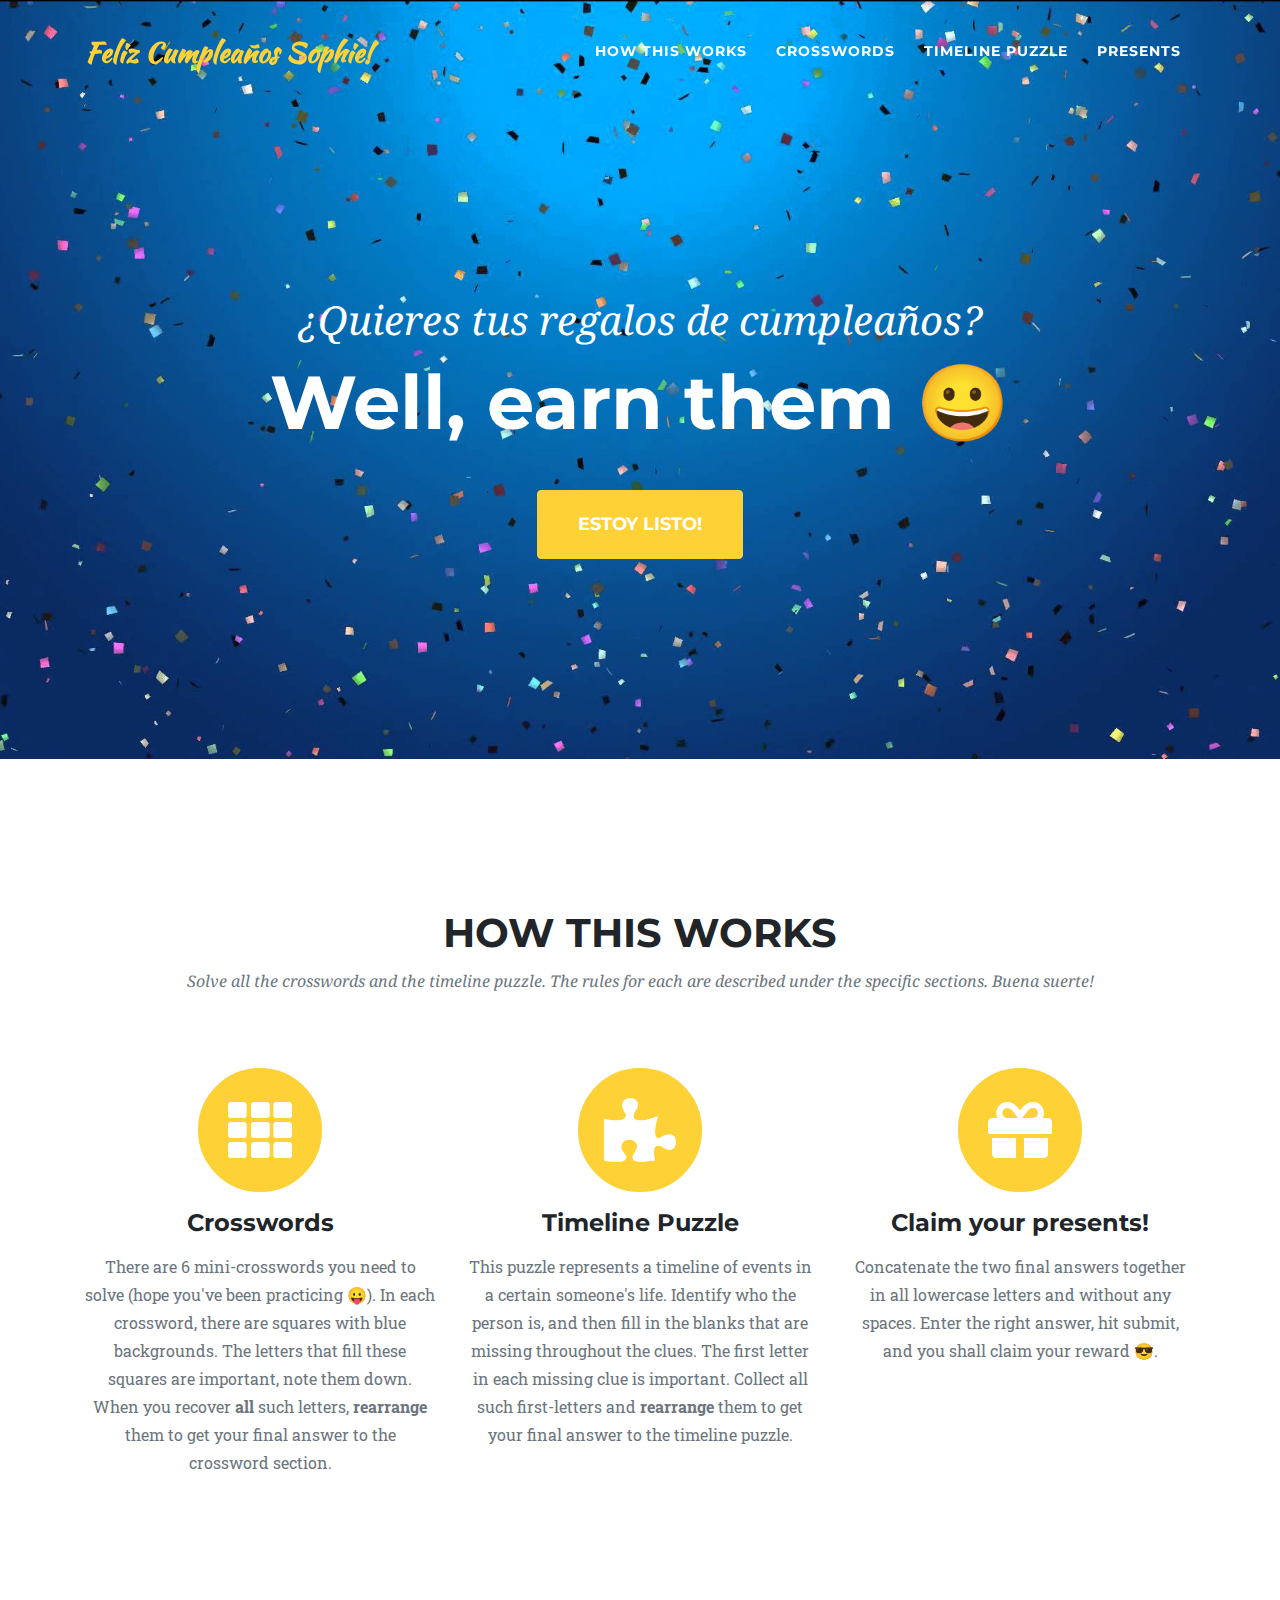
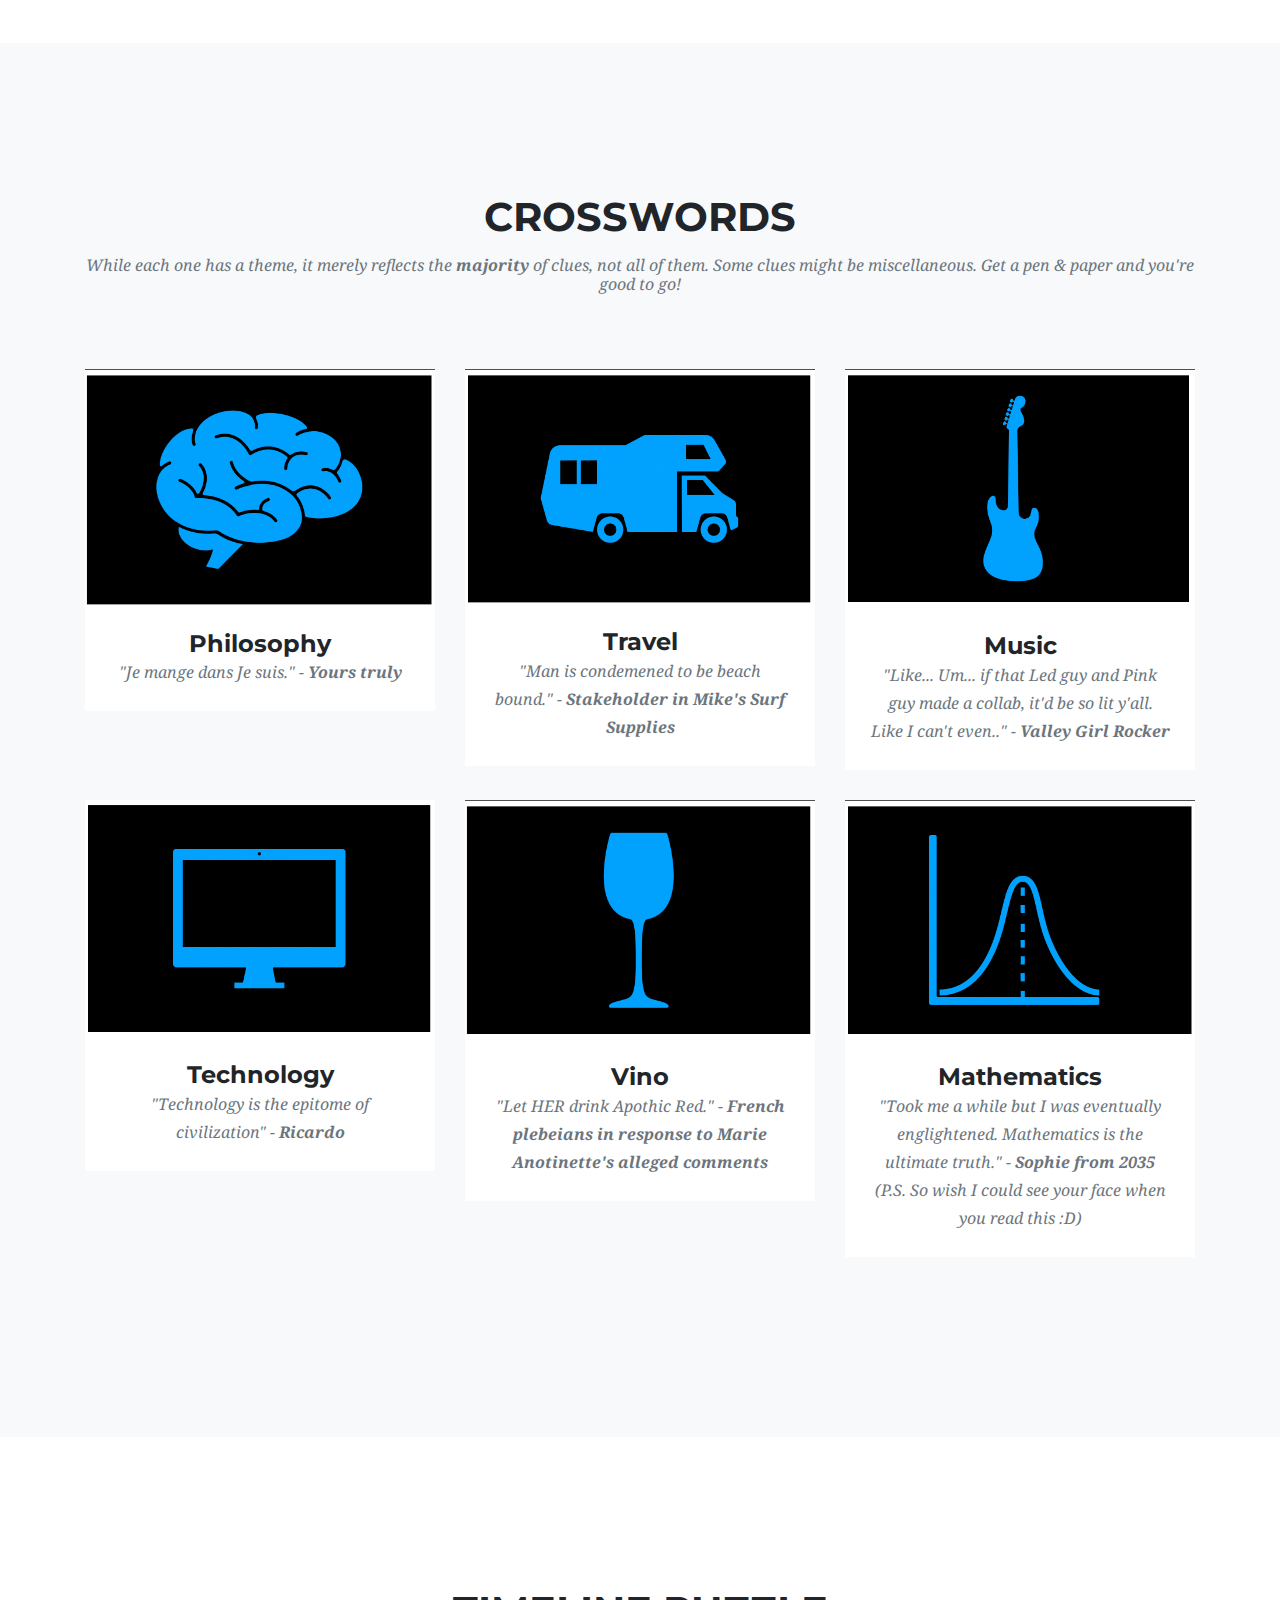
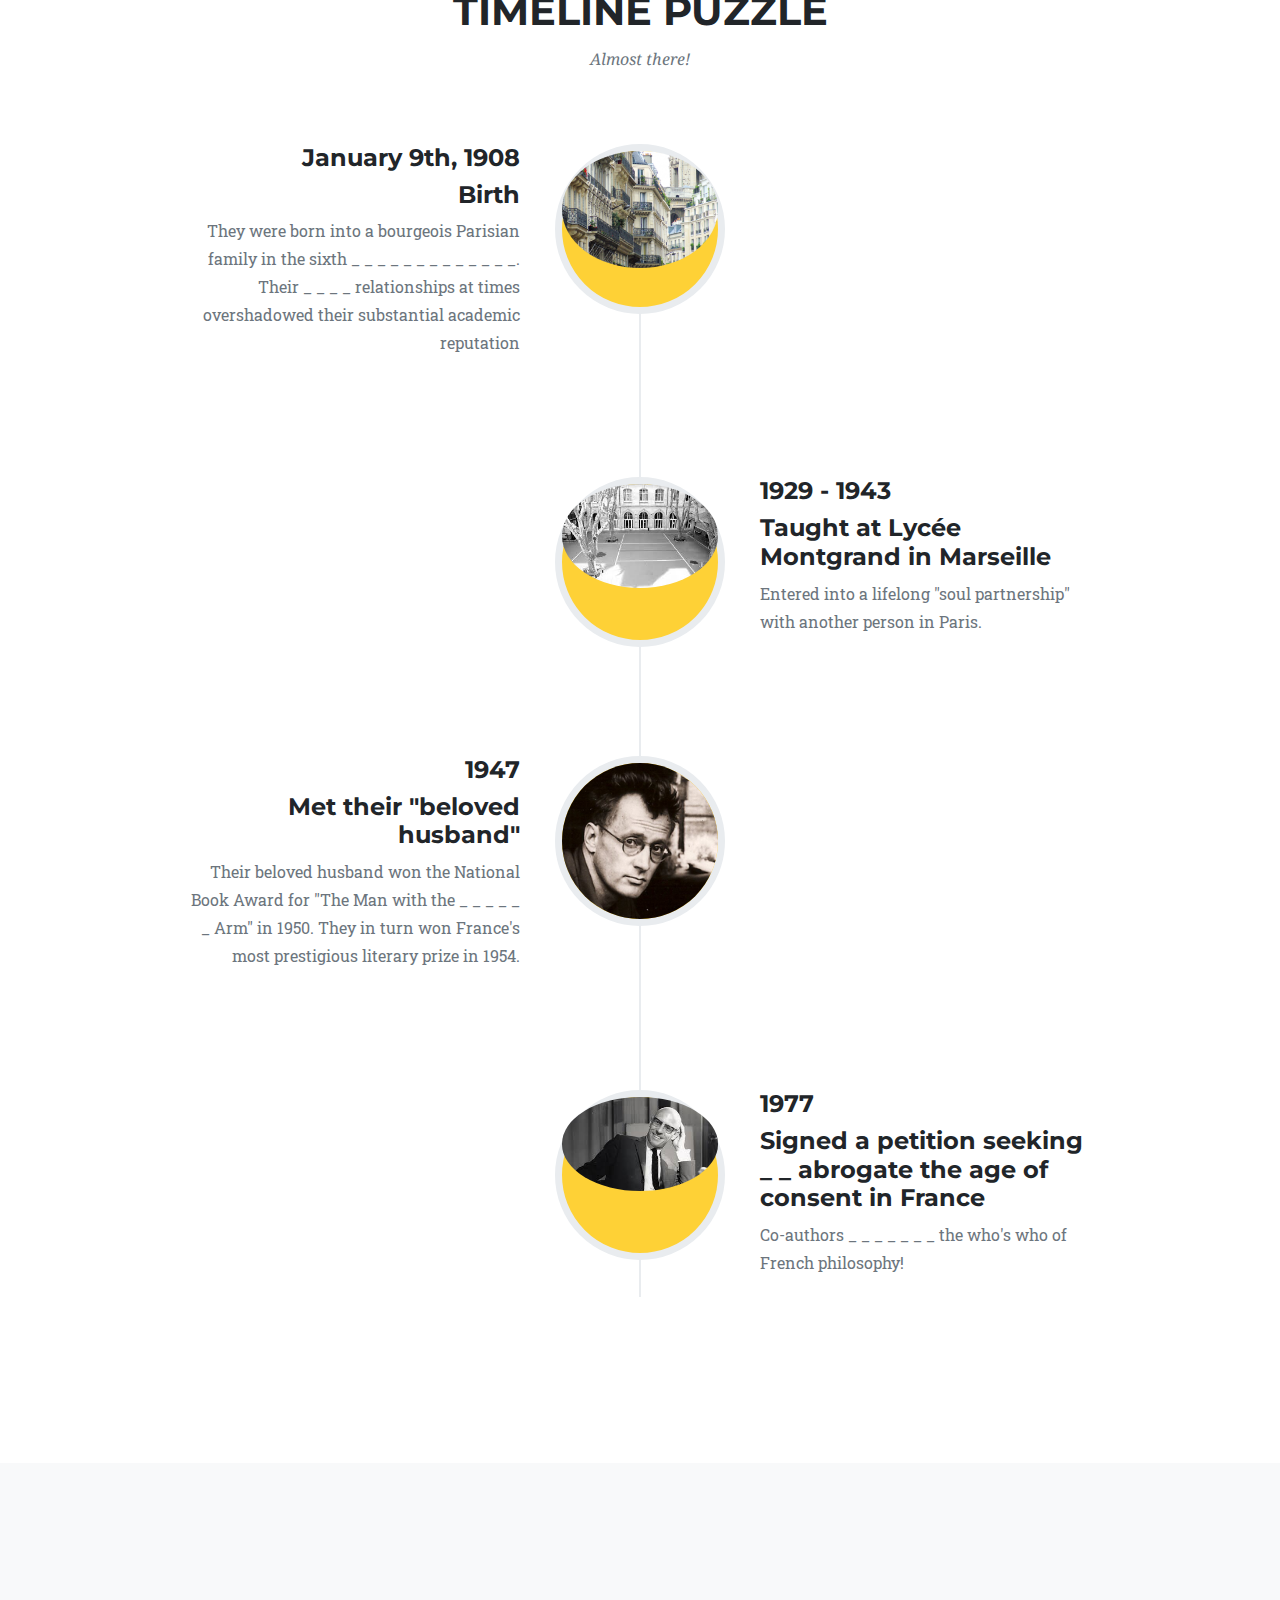
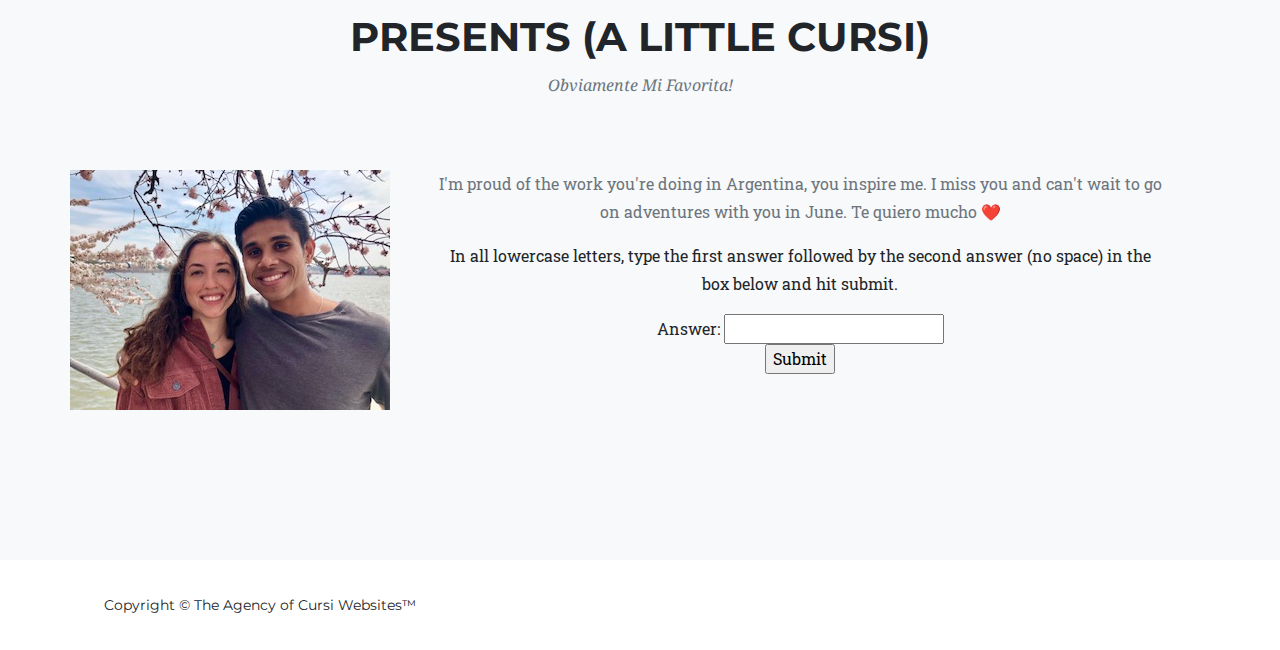
==== commit 88548471: "Fixed typo" ====
--- a/index.html
+++ b/index.html
@@ -215,7 +215,7 @@
           <ul class="timeline">
             <li>
               <div class="timeline-image">
-                <!-- <img class="rounded-circle img-fluid" src="img/paris1.jpg" alt=""> -->
+                <img class="rounded-circle img-fluid" src="img/paris1.jpg" alt="">
               </div>
               <div class="timeline-panel">
                 <div class="timeline-heading">
@@ -229,7 +229,7 @@
             </li>
             <li class="timeline-inverted">
               <div class="timeline-image">
-                <!-- <img class="rounded-circle img-fluid" src="img/lycee.jpg" alt=""> -->
+                <img class="rounded-circle img-fluid" src="img/lycee.jpg" alt="">
               </div>
               <div class="timeline-panel">
                 <div class="timeline-heading">
@@ -257,7 +257,7 @@
             </li>
             <li class="timeline-inverted">
               <div class="timeline-image">
-                <!-- <img class="rounded-circle img-fluid" src="img/foucault.jpg" alt=""> -->
+                <img class="rounded-circle img-fluid" src="img/foucault.jpg" alt="">
               </div>
               <div class="timeline-panel">
                 <div class="timeline-heading">
@@ -289,13 +289,12 @@
           <img src="images/sophie.jpg">
         </div>
         <div class="col-lg-8 mx-auto text-center">
-          <p class="large text-muted"> I'm so proud of the work you're doing in Argentina, you truly inspire me. I learn from you every single day and feel so lucky that you're a part of my life!
-            <br />I can't wait to go on adventures with you in June. Te quiero mucho ❤</p>
+          <p class="large text-muted">I'm proud of the work you're doing in Argentina, you inspire me. I miss you and can't wait to go on adventures with you in June. Te quiero mucho ❤</p>
 
           <p>In all lowercase letters, type the first answer followed by the second answer (no space) in the box below and hit submit.</p>
           <form>
             Answer: <input type="text" name="answer" id="answer"><br>
-            <input type="submit" value="Submit" id="submit" style="margin-top:25px;">
+            <input type="submit" value="Submit" id="submit">
           </form>
           <iframe id="gifts" data-src="gifts.html" src="gifts.html" width="600" height="925" style="display: none; margin-top: 50px;"></iframe>
         </div>
@@ -334,7 +333,7 @@
                 <img class="img-fluid d-block mx-auto" src="img/philosophy_crossword.jpg" alt="">
                 <ul class="list-inline">Across
                   <li>1: "Man is condemned to be free."</li>
-                  <li>2: French literary critic that opeined "Justice must always question itself, just as society can exist only by means of the work it does on itself and on its institutions."</li>
+                  <li>2: French literary critic that opined "Justice must always question itself, just as society can exist only by means of the work it does on itself and on its institutions."</li>
                   <li>3: German idealist that said "We learn from history that we do not learn from history."</li>
                 </ul>
                 <ul class="list-inline">Down
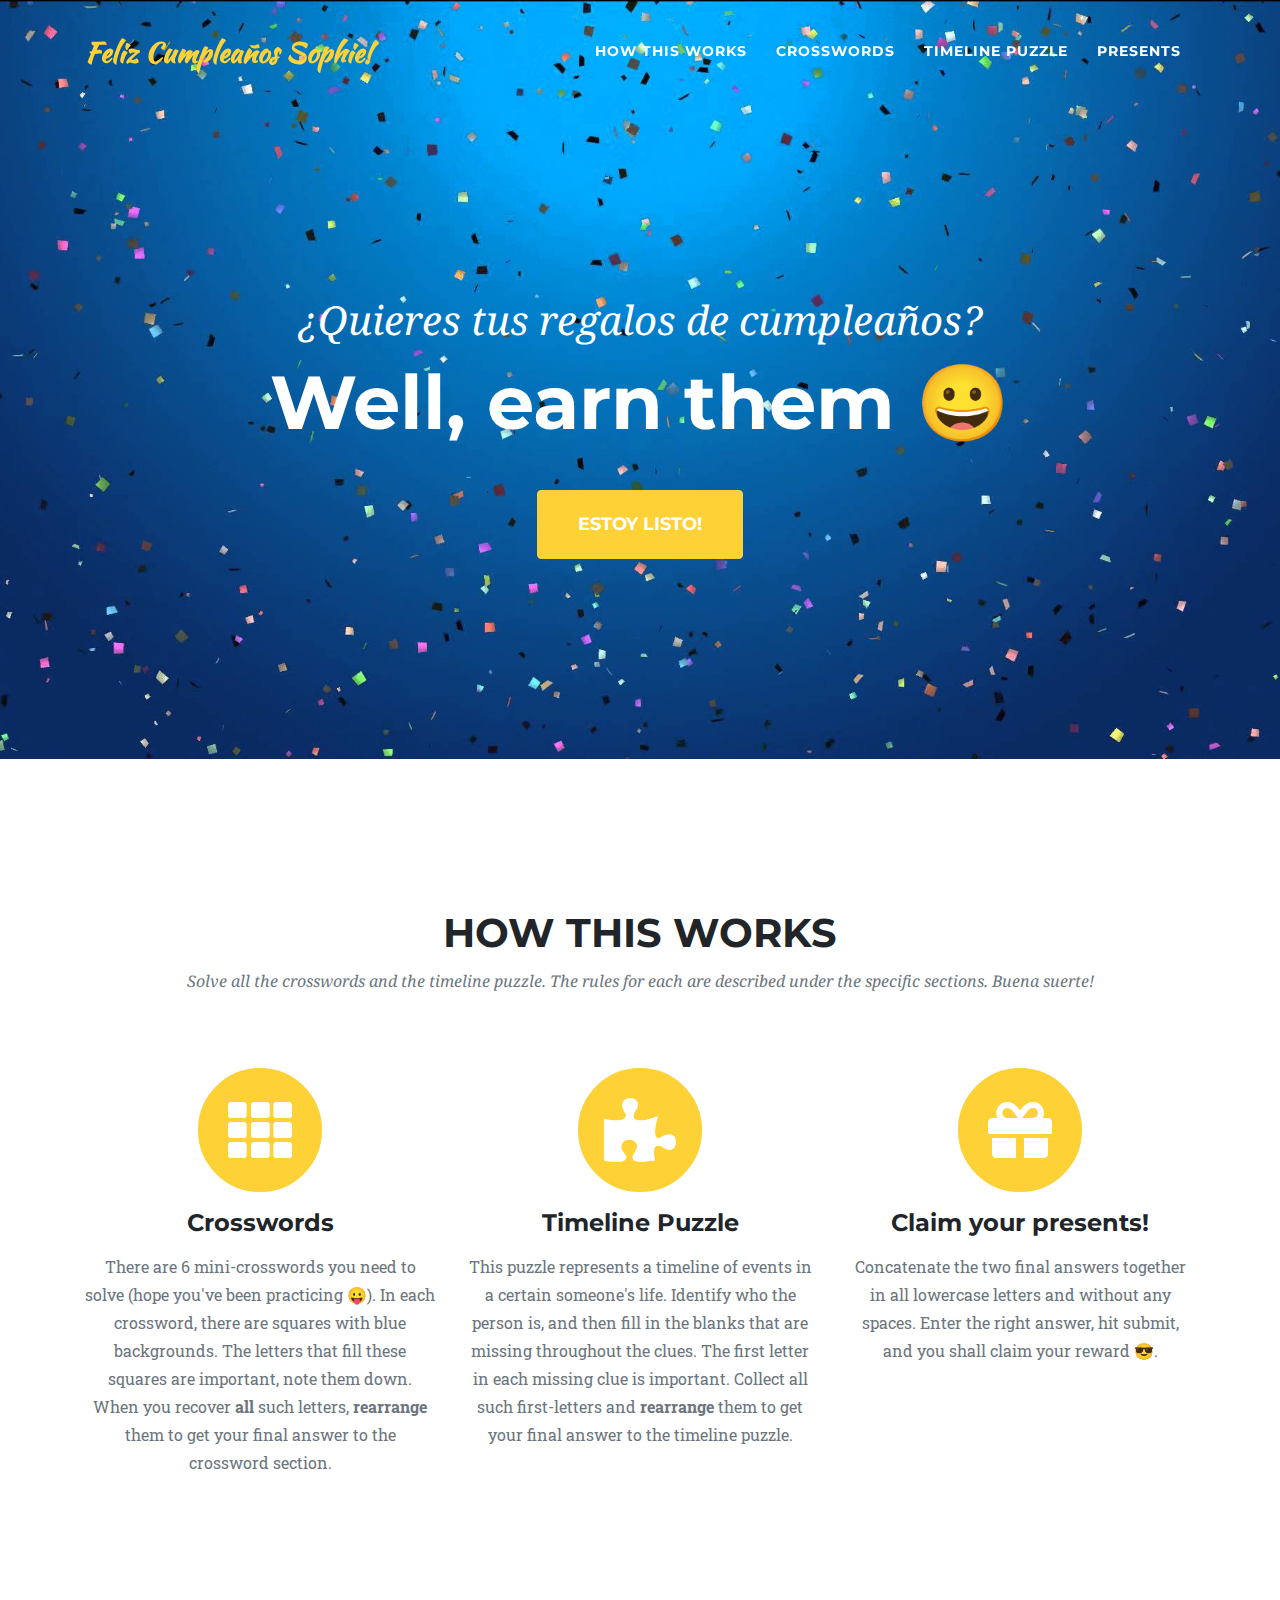
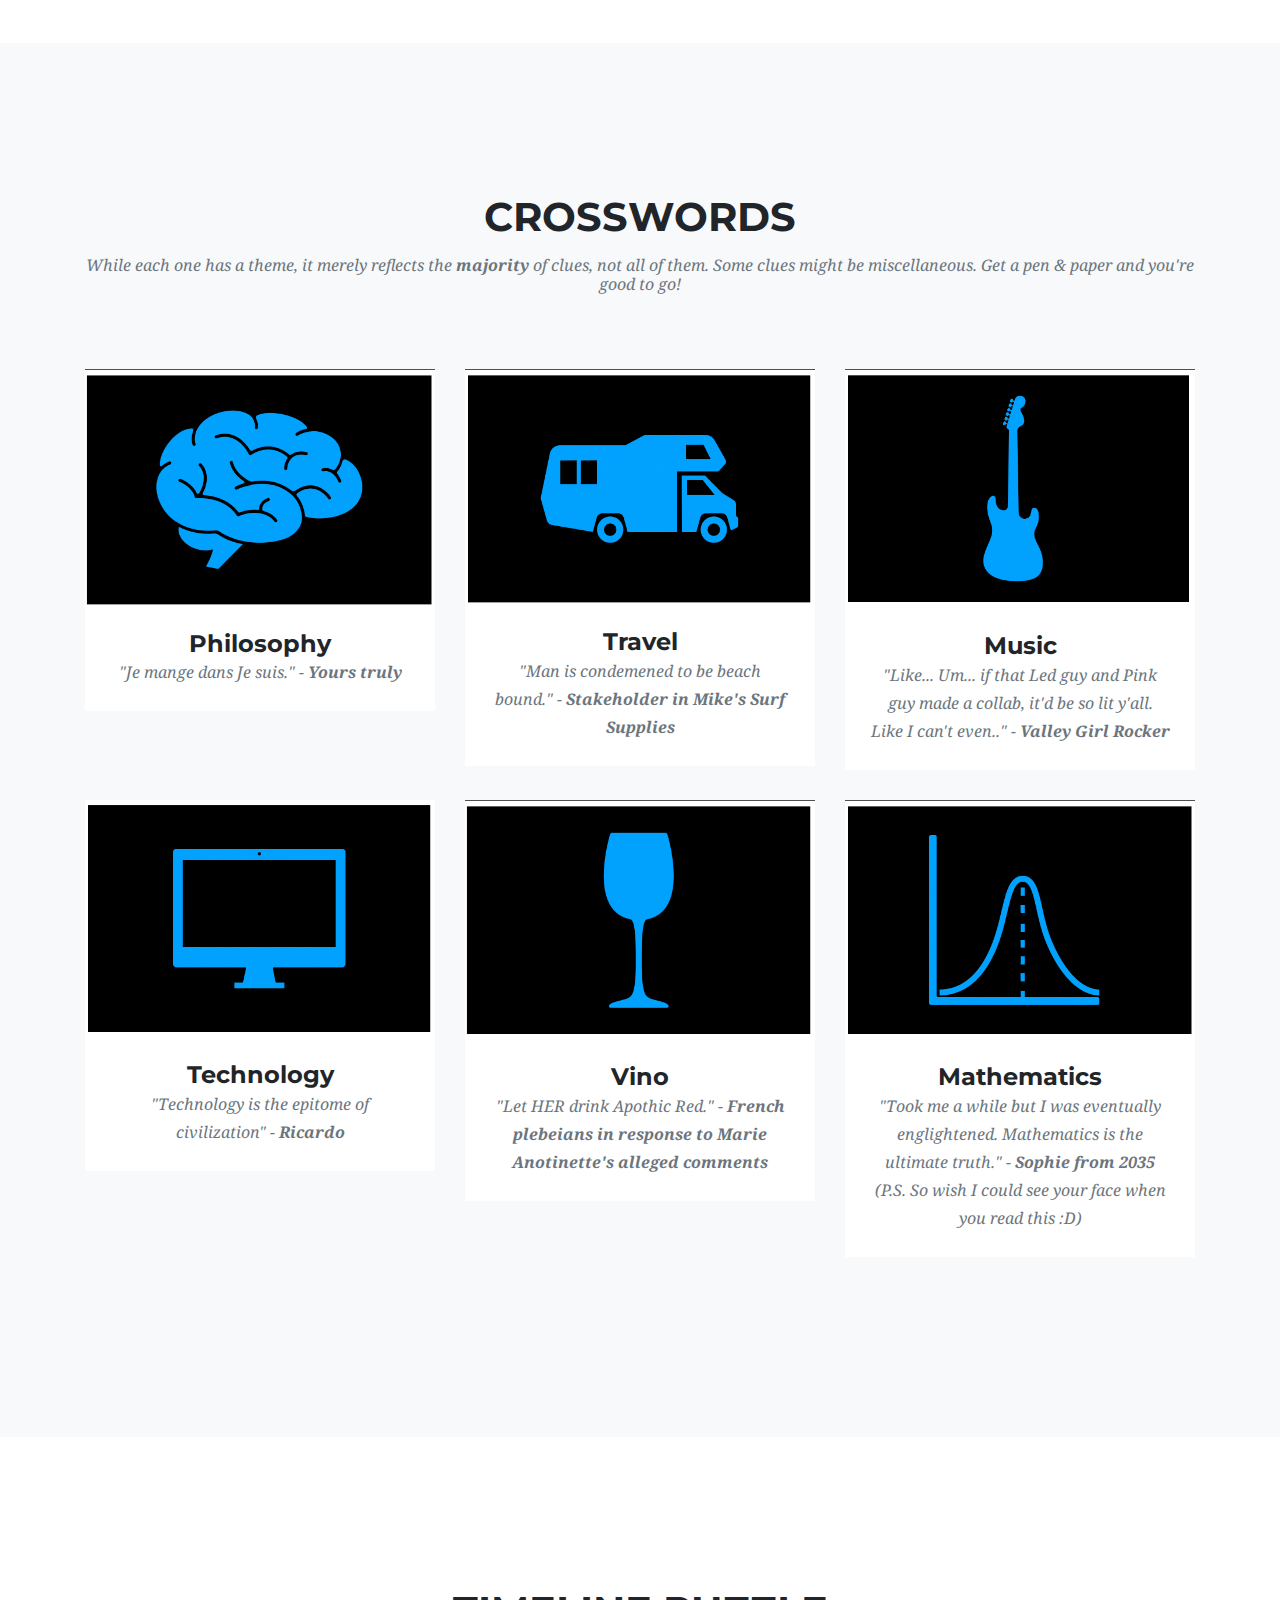
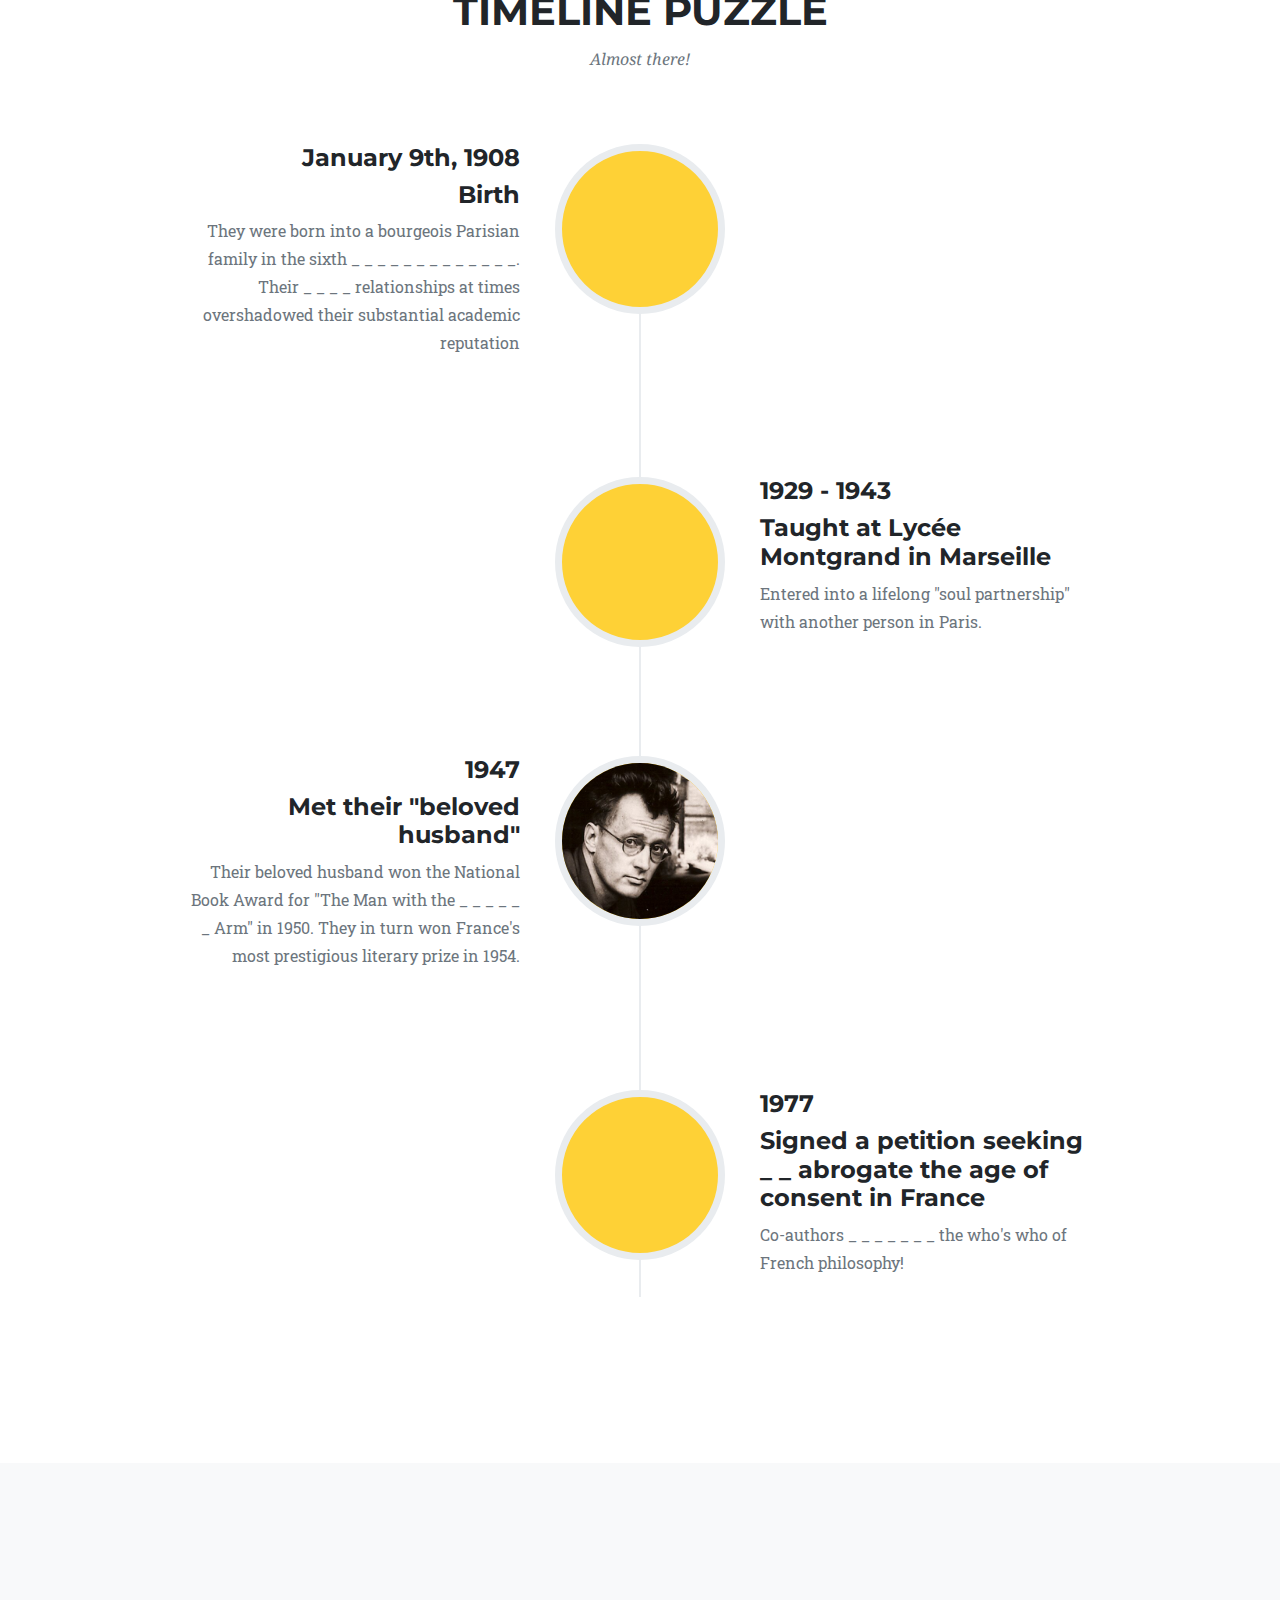
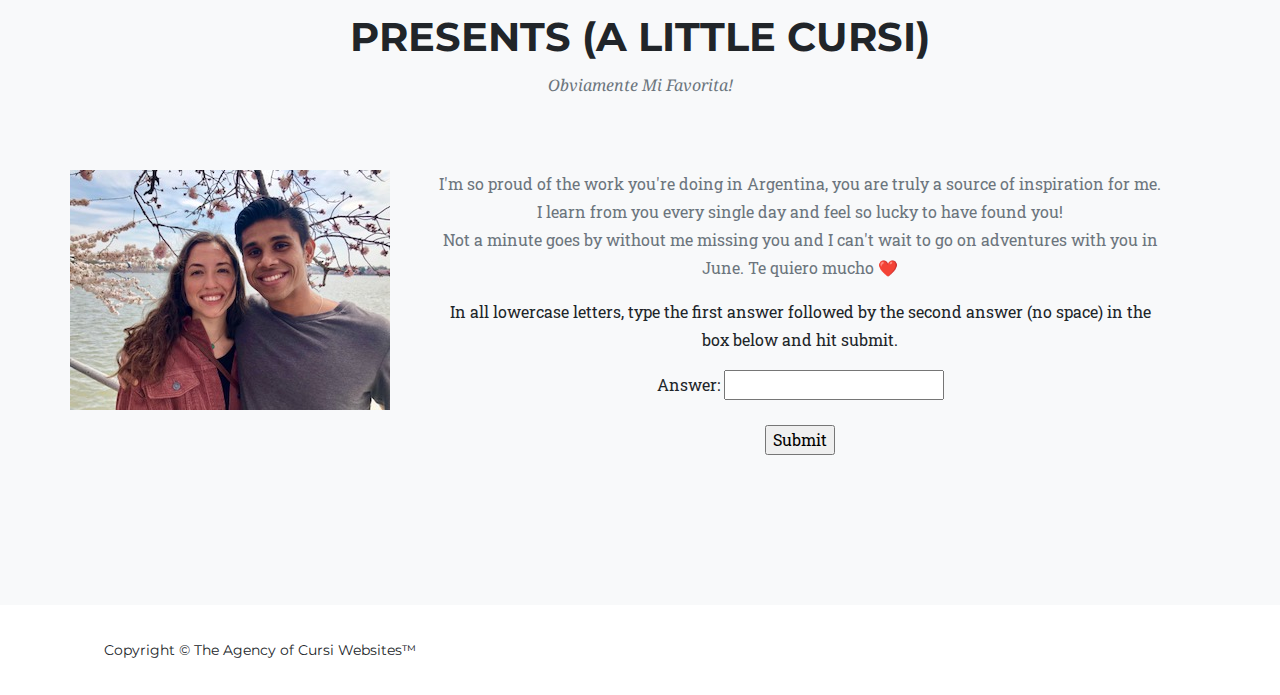
==== commit 664a093f: "Merge remote-tracking branch 'origin/gh-pages' into gh-pages" ====
--- a/index.html
+++ b/index.html
@@ -215,7 +215,7 @@
           <ul class="timeline">
             <li>
               <div class="timeline-image">
-                <img class="rounded-circle img-fluid" src="img/paris1.jpg" alt="">
+                <!-- <img class="rounded-circle img-fluid" src="img/paris1.jpg" alt=""> -->
               </div>
               <div class="timeline-panel">
                 <div class="timeline-heading">
@@ -229,7 +229,7 @@
             </li>
             <li class="timeline-inverted">
               <div class="timeline-image">
-                <img class="rounded-circle img-fluid" src="img/lycee.jpg" alt="">
+                <!-- <img class="rounded-circle img-fluid" src="img/lycee.jpg" alt=""> -->
               </div>
               <div class="timeline-panel">
                 <div class="timeline-heading">
@@ -257,7 +257,7 @@
             </li>
             <li class="timeline-inverted">
               <div class="timeline-image">
-                <img class="rounded-circle img-fluid" src="img/foucault.jpg" alt="">
+                <!-- <img class="rounded-circle img-fluid" src="img/foucault.jpg" alt=""> -->
               </div>
               <div class="timeline-panel">
                 <div class="timeline-heading">
@@ -289,12 +289,13 @@
           <img src="images/sophie.jpg">
         </div>
         <div class="col-lg-8 mx-auto text-center">
-          <p class="large text-muted">I'm proud of the work you're doing in Argentina, you inspire me. I miss you and can't wait to go on adventures with you in June. Te quiero mucho ❤</p>
+          <p class="large text-muted"> I'm so proud of the work you're doing in Argentina, you are truly a source of inspiration for me. I learn from you every single day and feel so lucky to have found you!
+            <br />Not a minute goes by without me missing you and I can't wait to go on adventures with you in June. Te quiero mucho ❤</p>
 
           <p>In all lowercase letters, type the first answer followed by the second answer (no space) in the box below and hit submit.</p>
           <form>
             Answer: <input type="text" name="answer" id="answer"><br>
-            <input type="submit" value="Submit" id="submit">
+            <input type="submit" value="Submit" id="submit" style="margin-top:25px;">
           </form>
           <iframe id="gifts" data-src="gifts.html" src="gifts.html" width="600" height="925" style="display: none; margin-top: 50px;"></iframe>
         </div>
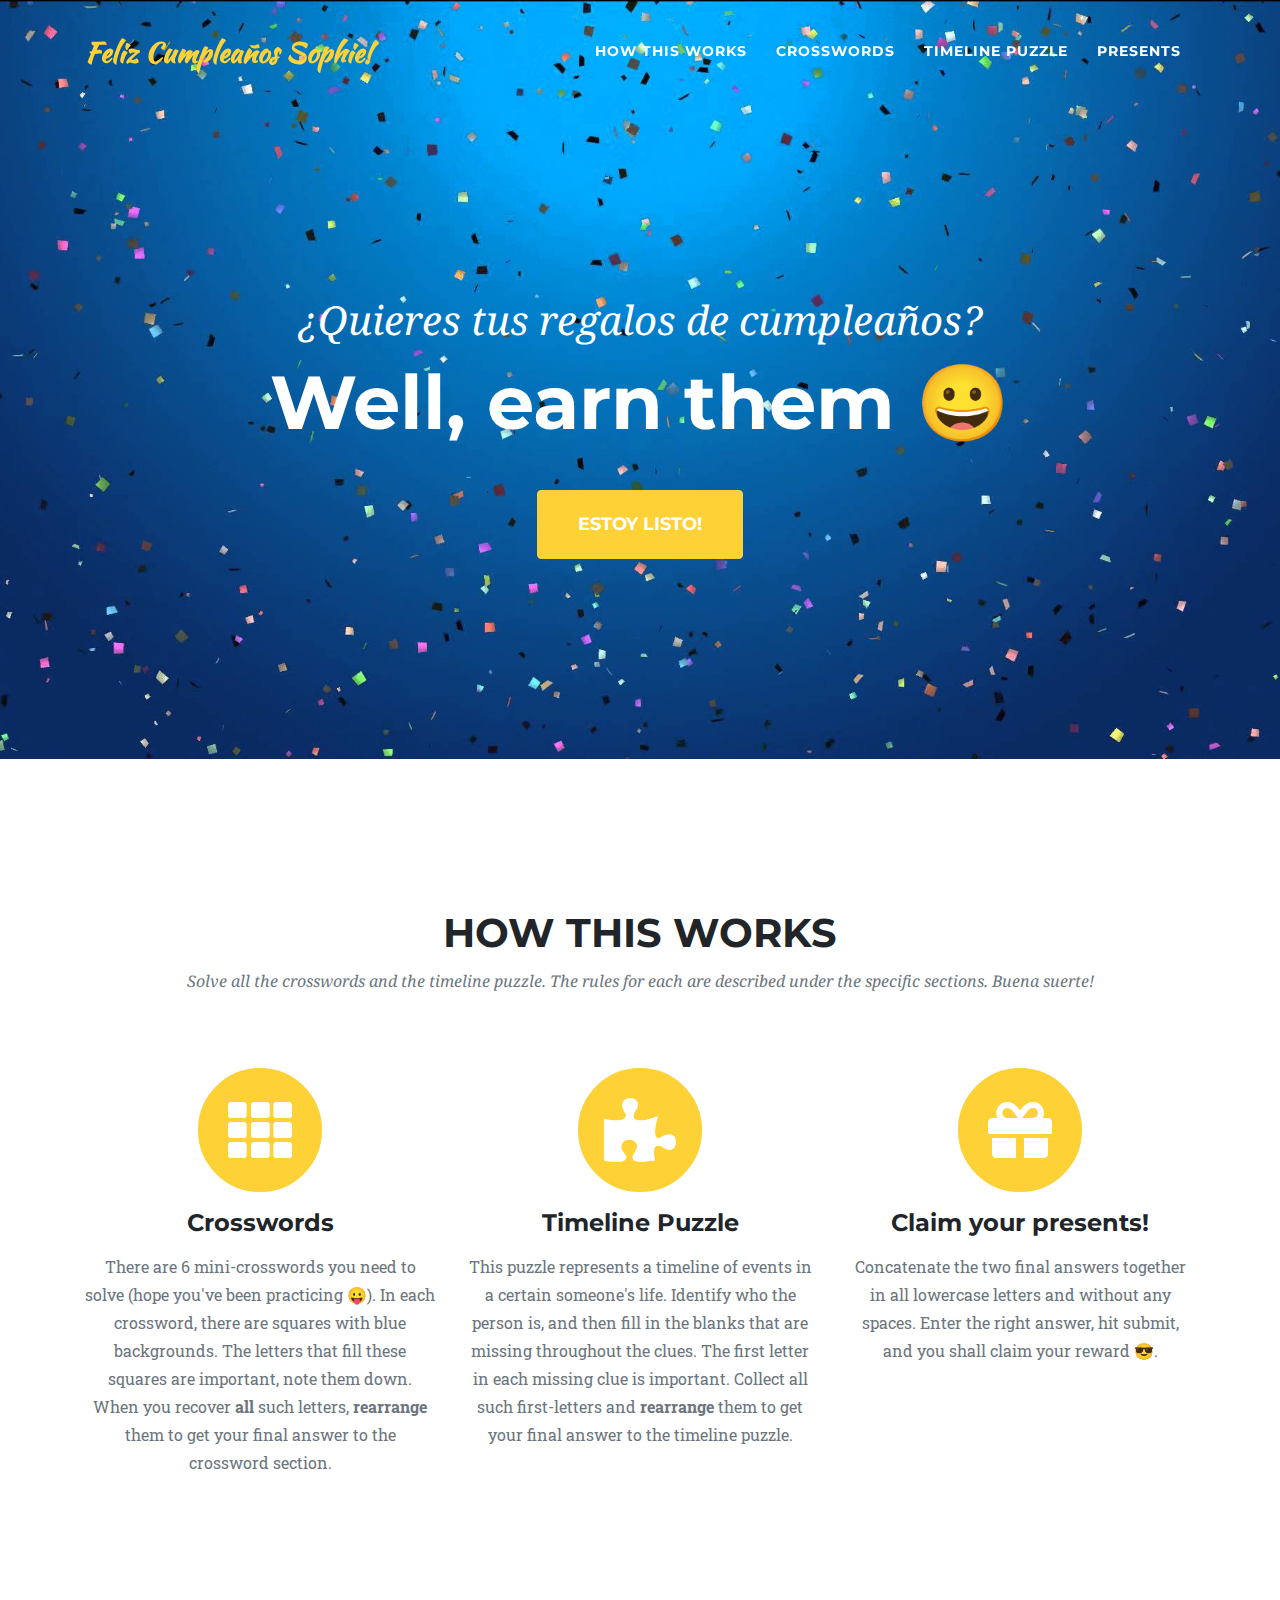
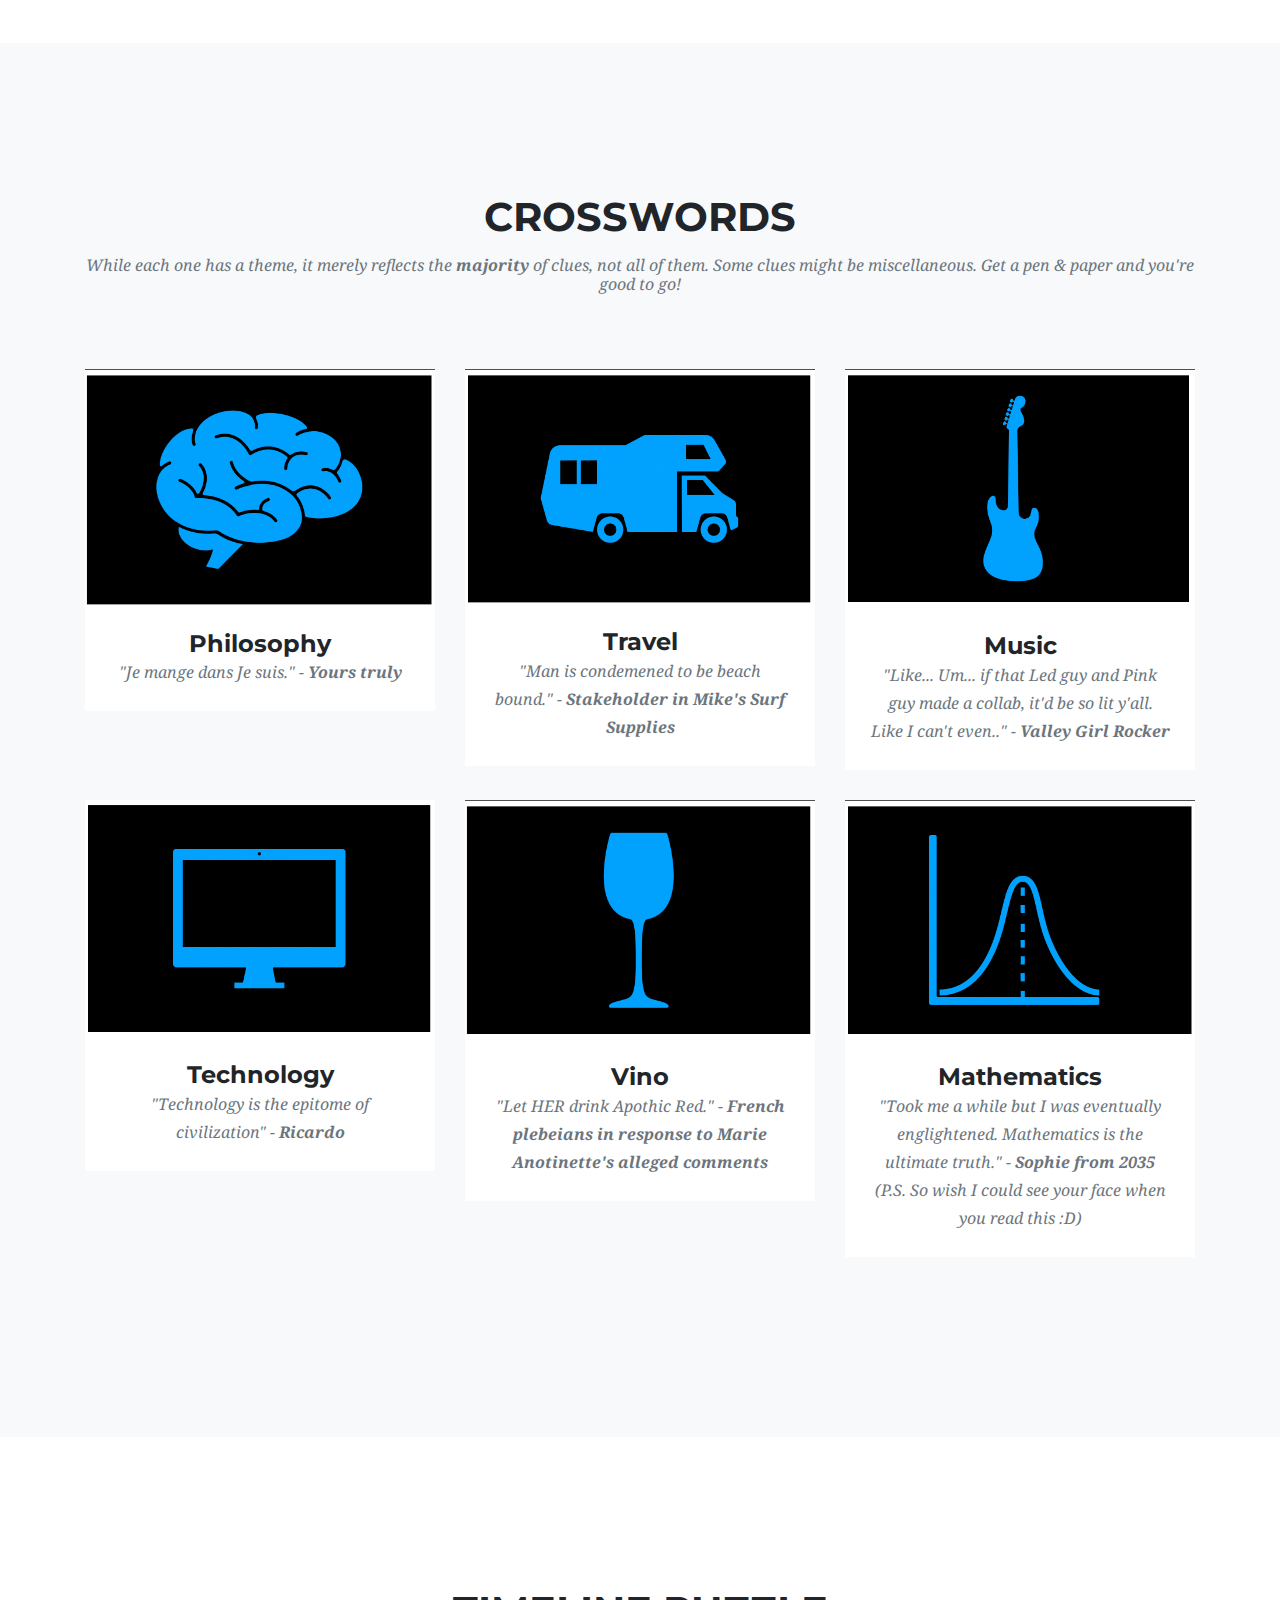
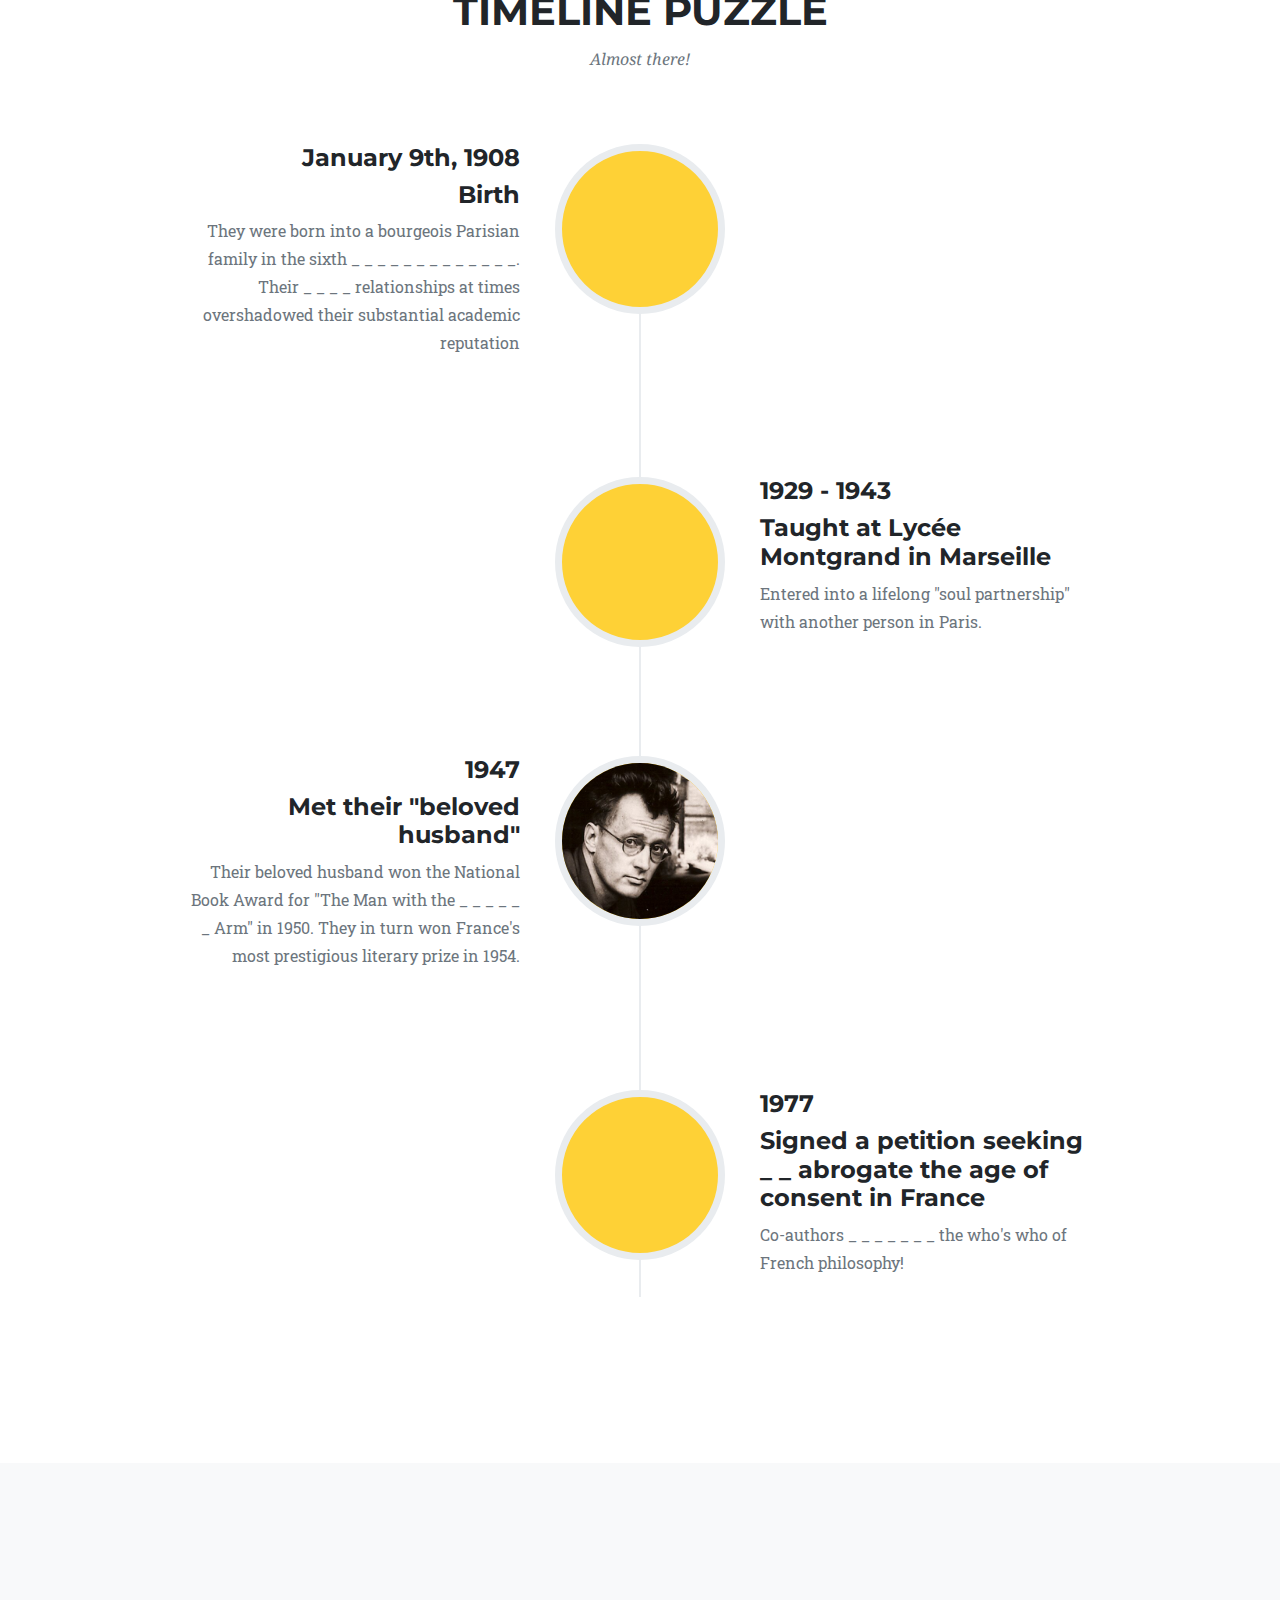
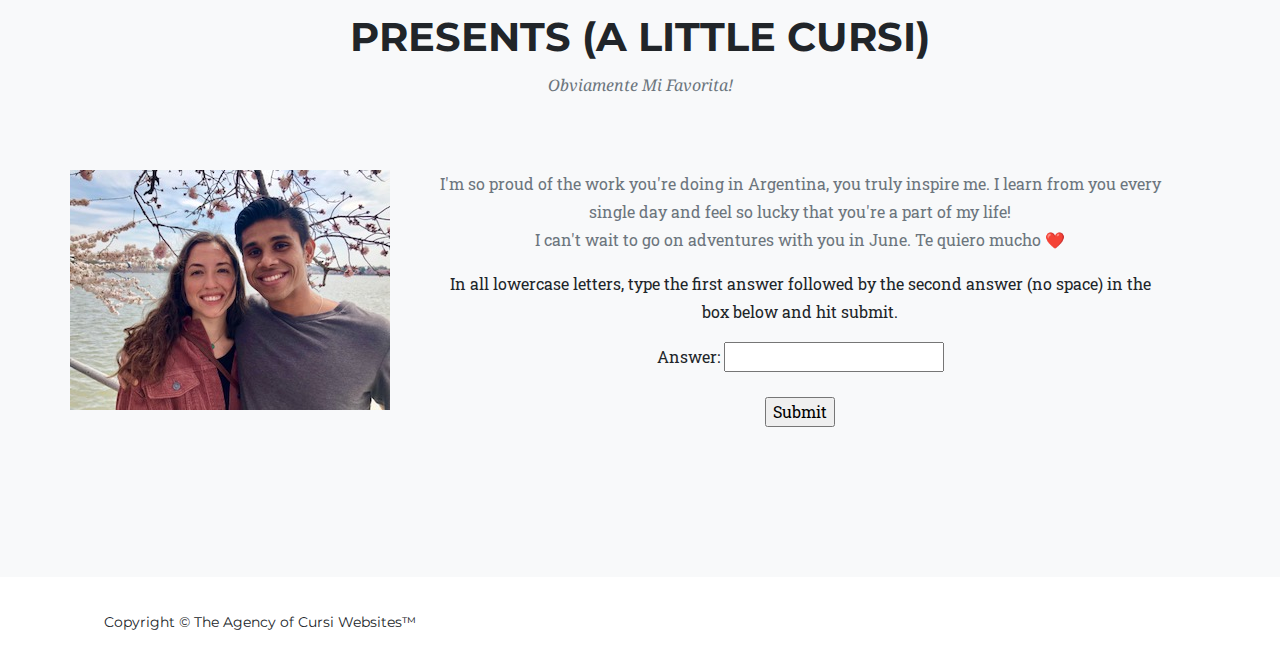
==== commit 22522d32: "Merge remote-tracking branch 'origin/master'" ====
--- a/index.html
+++ b/index.html
@@ -289,8 +289,8 @@
           <img src="images/sophie.jpg">
         </div>
         <div class="col-lg-8 mx-auto text-center">
-          <p class="large text-muted"> I'm so proud of the work you're doing in Argentina, you are truly a source of inspiration for me. I learn from you every single day and feel so lucky to have found you!
-            <br />Not a minute goes by without me missing you and I can't wait to go on adventures with you in June. Te quiero mucho ❤</p>
+          <p class="large text-muted"> I'm so proud of the work you're doing in Argentina, you truly inspire me. I learn from you every single day and feel so lucky that you're a part of my life!
+            <br />I can't wait to go on adventures with you in June. Te quiero mucho ❤</p>
 
           <p>In all lowercase letters, type the first answer followed by the second answer (no space) in the box below and hit submit.</p>
           <form>
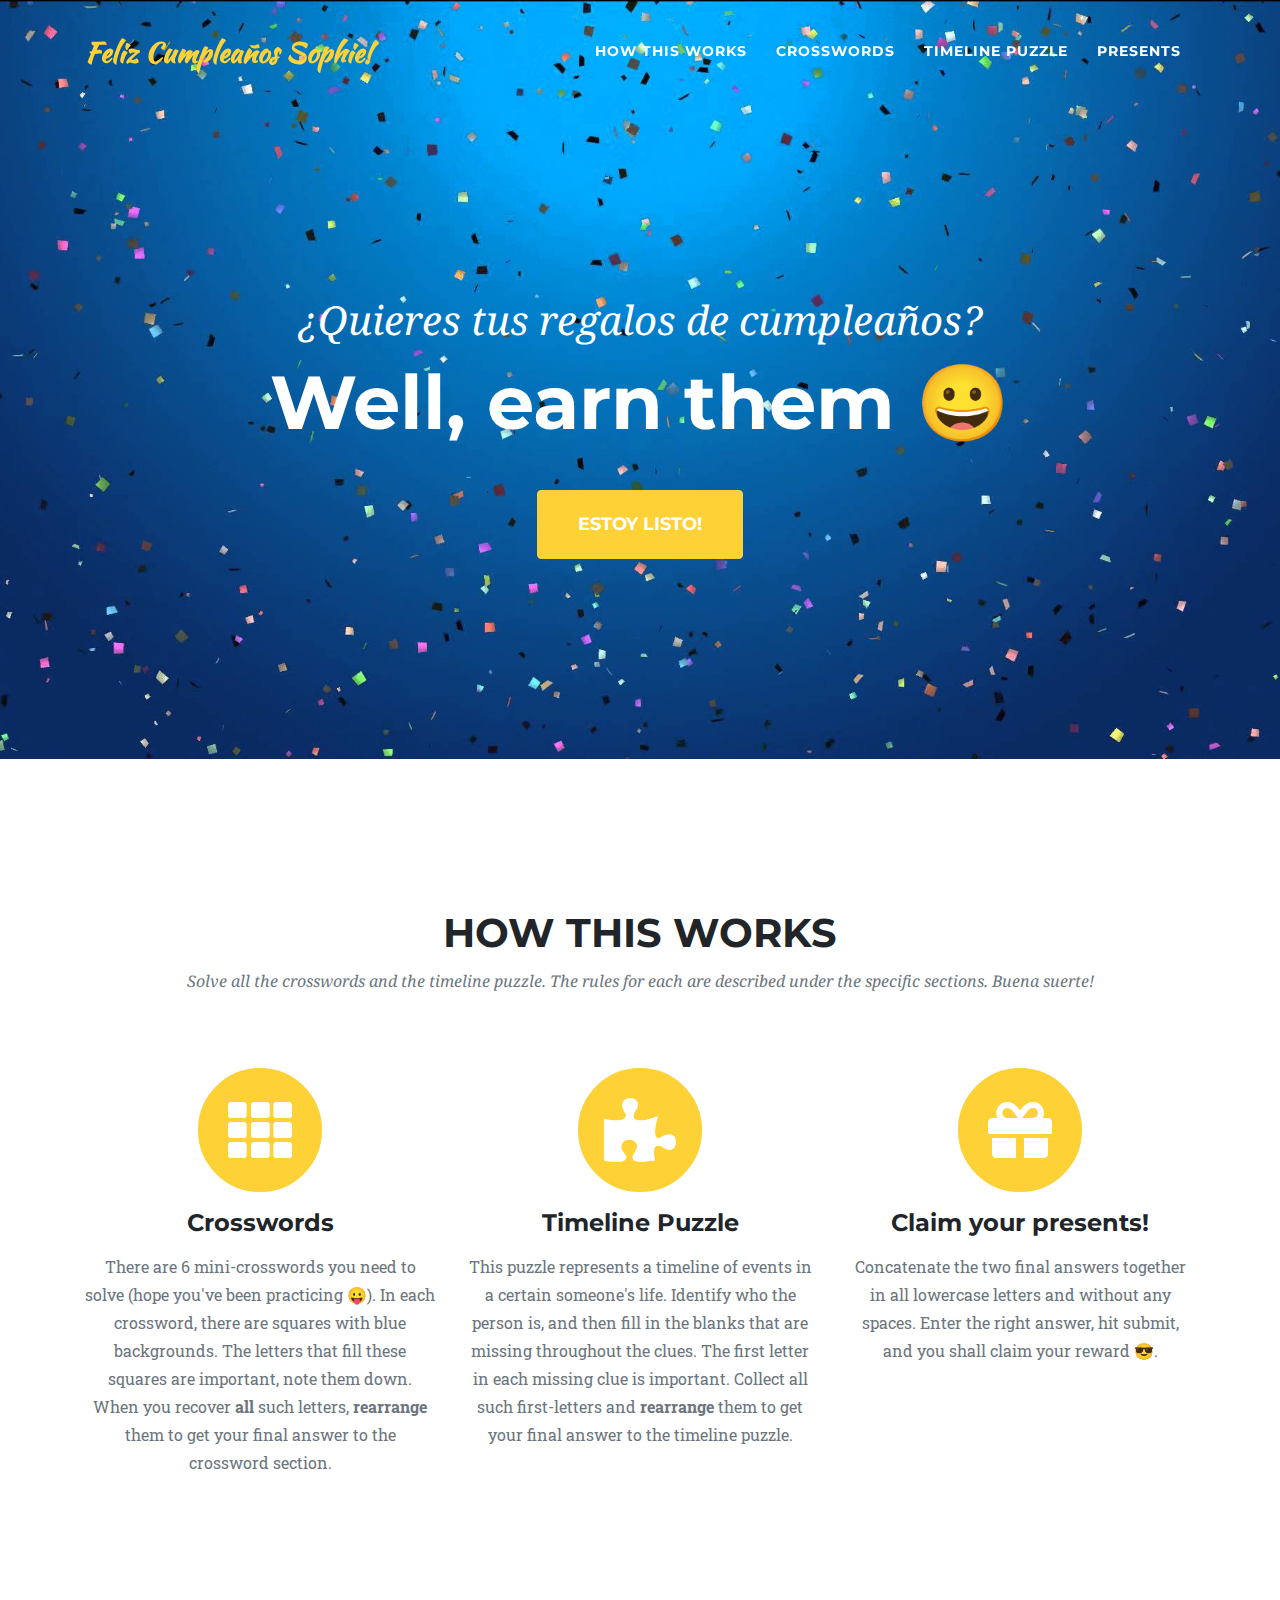
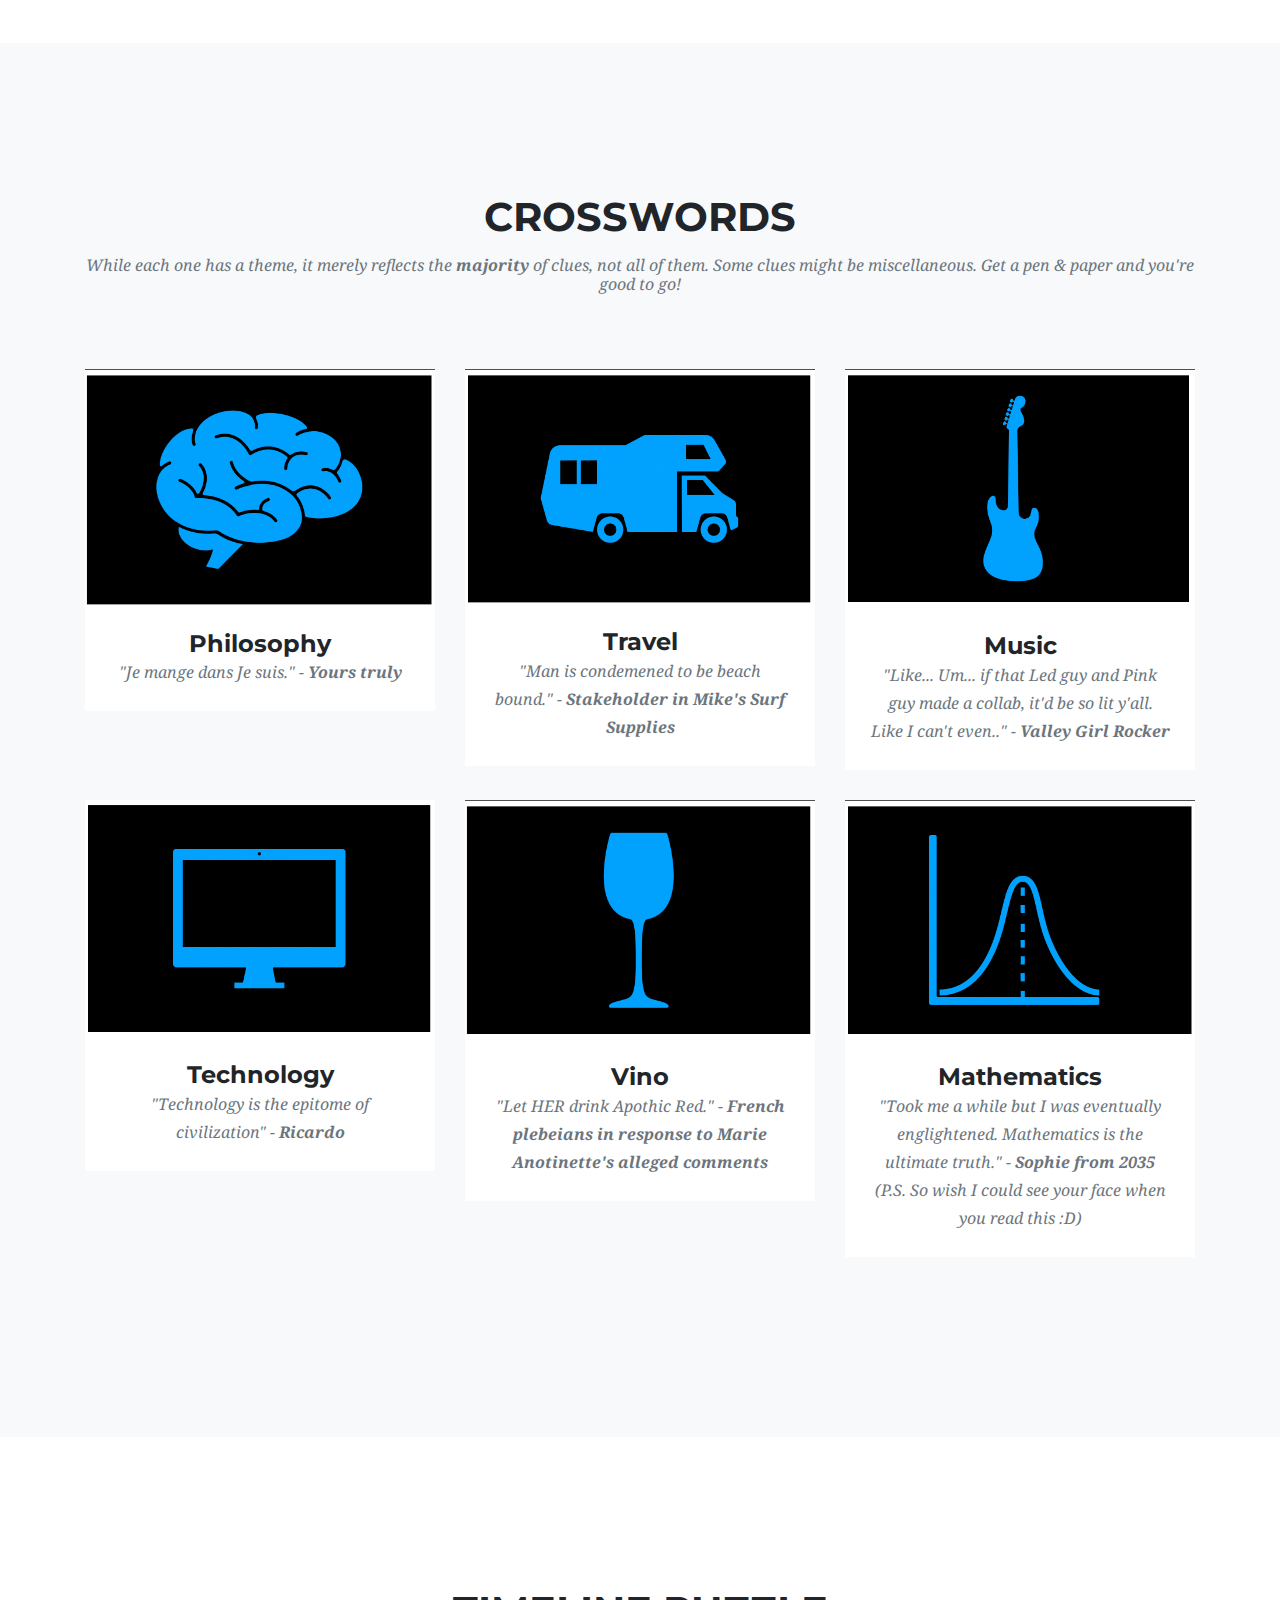
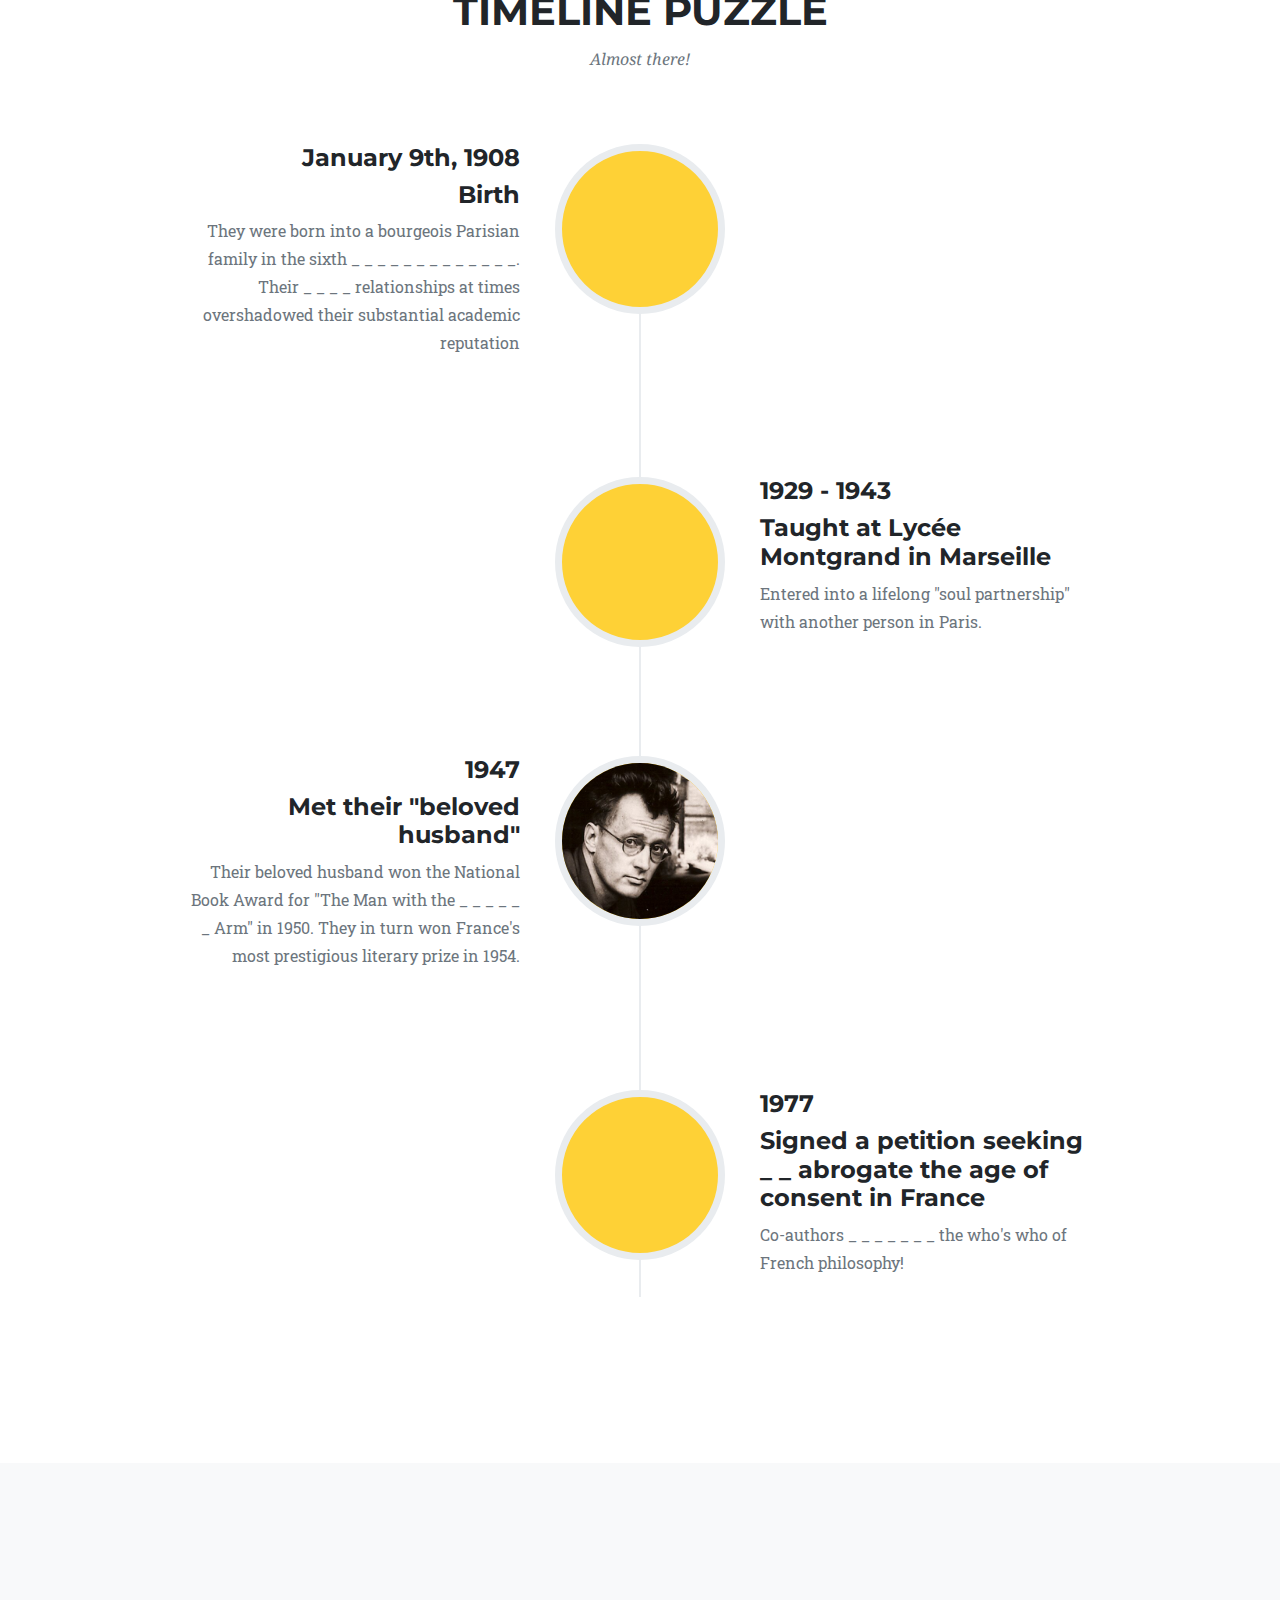
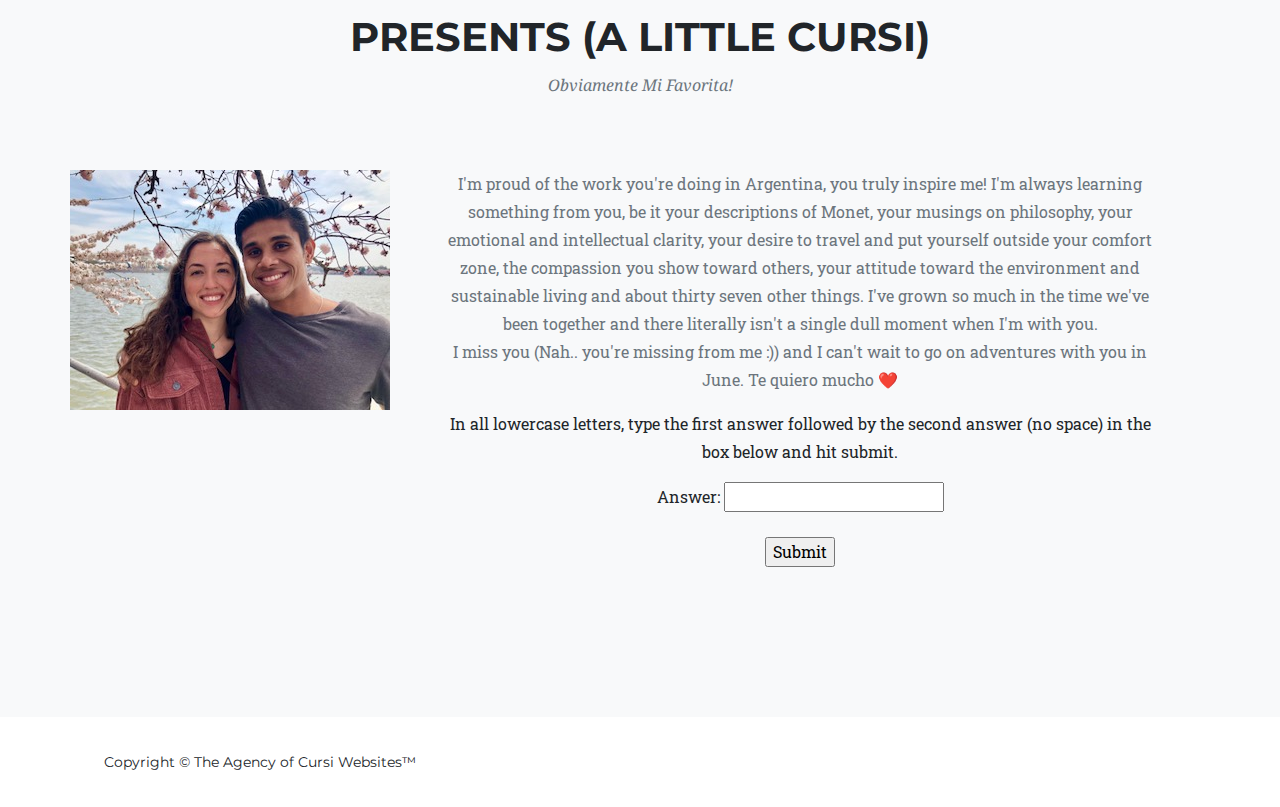
==== commit 46bb08ec: "Updated cheesy sentence" ====
--- a/index.html
+++ b/index.html
@@ -289,8 +289,8 @@
           <img src="images/sophie.jpg">
         </div>
         <div class="col-lg-8 mx-auto text-center">
-          <p class="large text-muted"> I'm so proud of the work you're doing in Argentina, you truly inspire me. I learn from you every single day and feel so lucky that you're a part of my life!
-            <br />I can't wait to go on adventures with you in June. Te quiero mucho ❤</p>
+          <p class="large text-muted"> I'm proud of the work you're doing in Argentina, you truly inspire me! I'm always learning something from you, be it your descriptions of Monet, your musings on philosophy, your emotional and intellectual clarity, your desire to travel and put yourself outside your comfort zone, the compassion you show toward others, your attitude toward the environment and sustainable living and about thirty seven other things. I've grown so much in the time we've been together and there literally isn't a single dull moment when I'm with you.
+            <br />I miss you (Nah.. you're missing from me :)) and I can't wait to go on adventures with you in June. Te quiero mucho ❤</p>
 
           <p>In all lowercase letters, type the first answer followed by the second answer (no space) in the box below and hit submit.</p>
           <form>
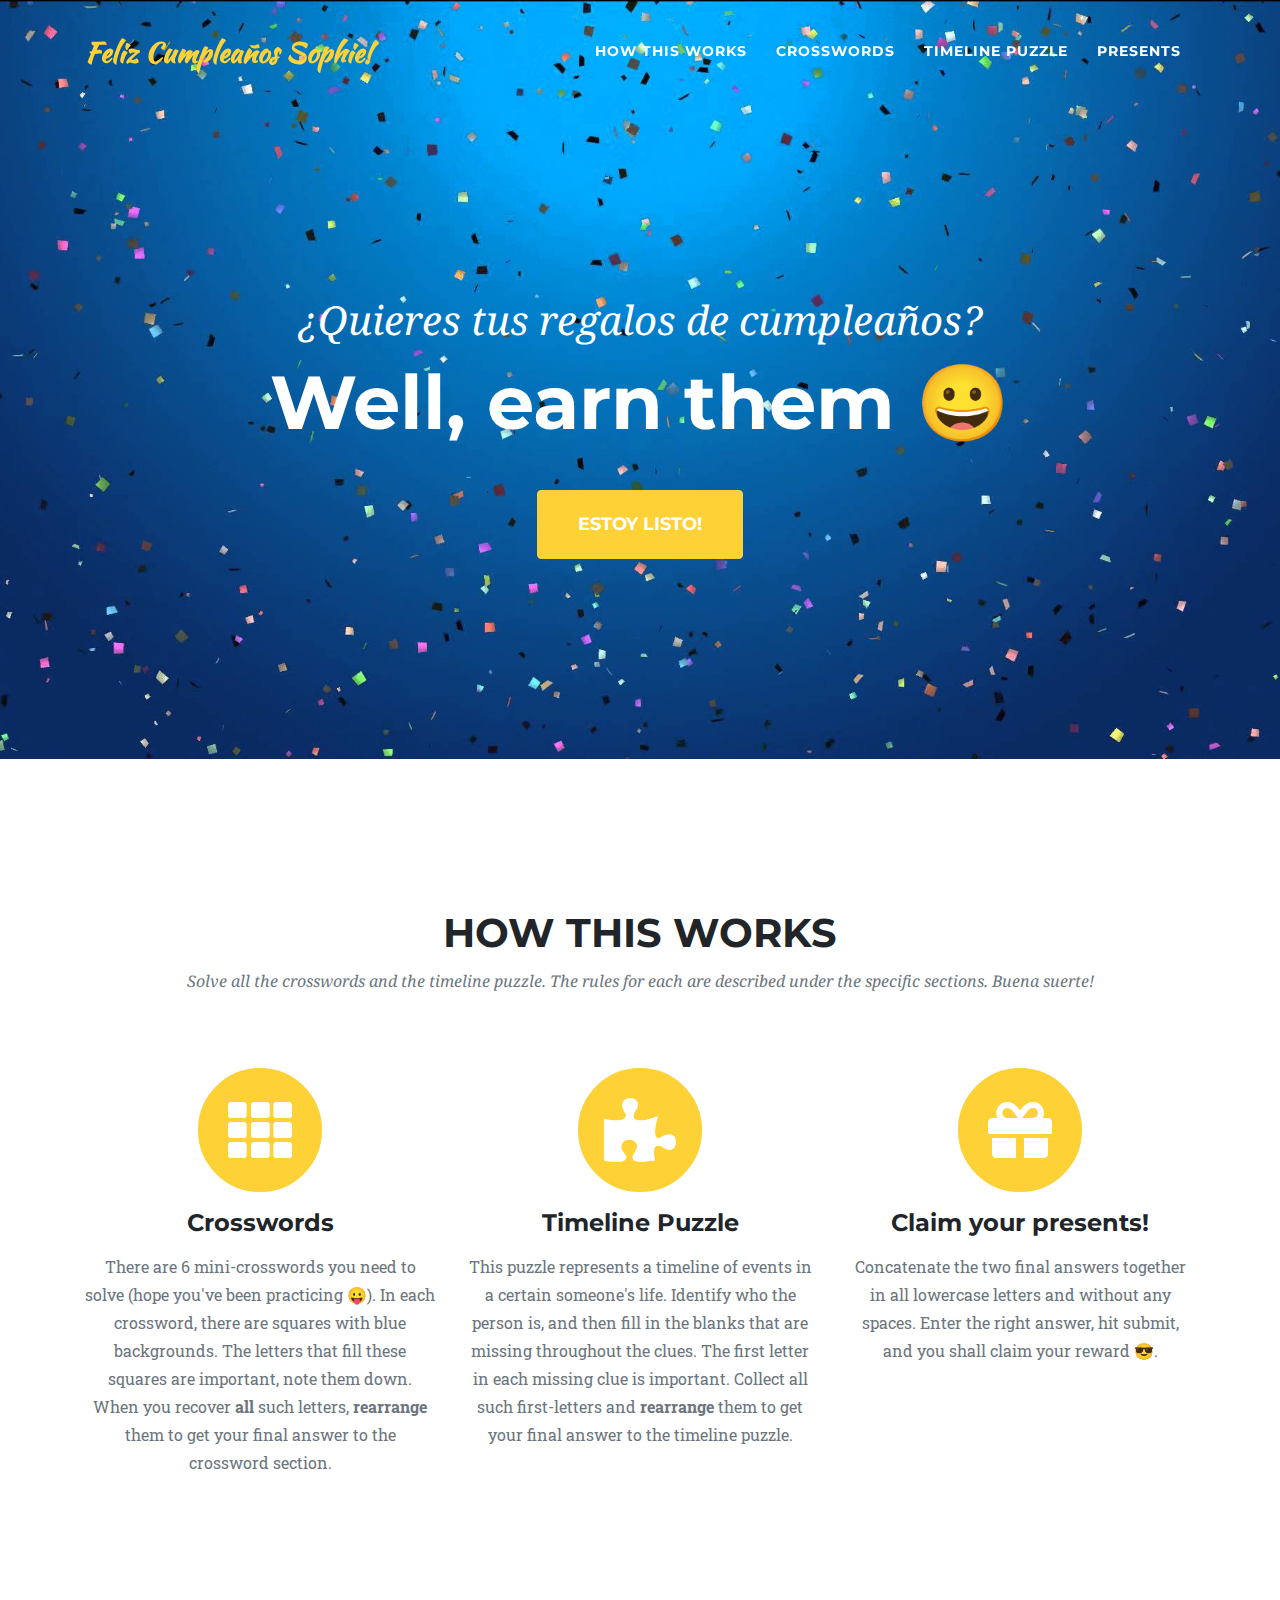
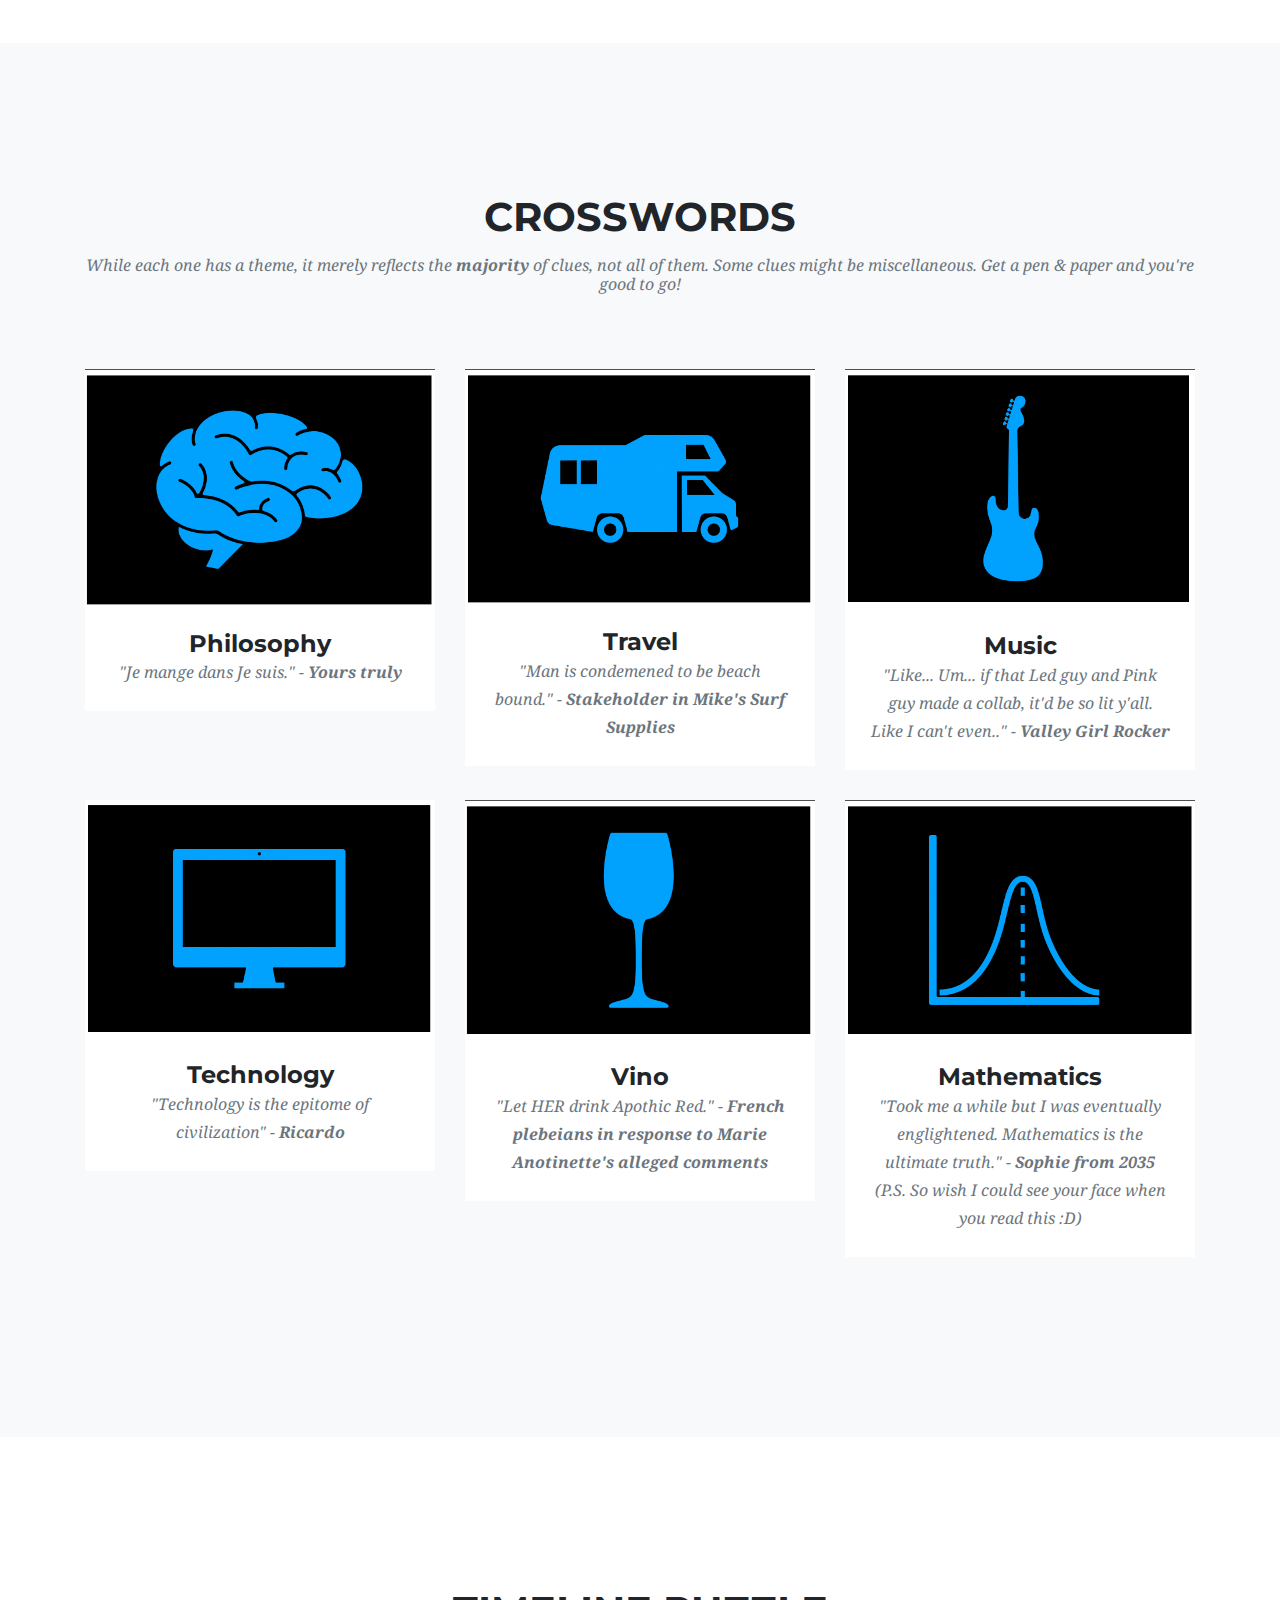
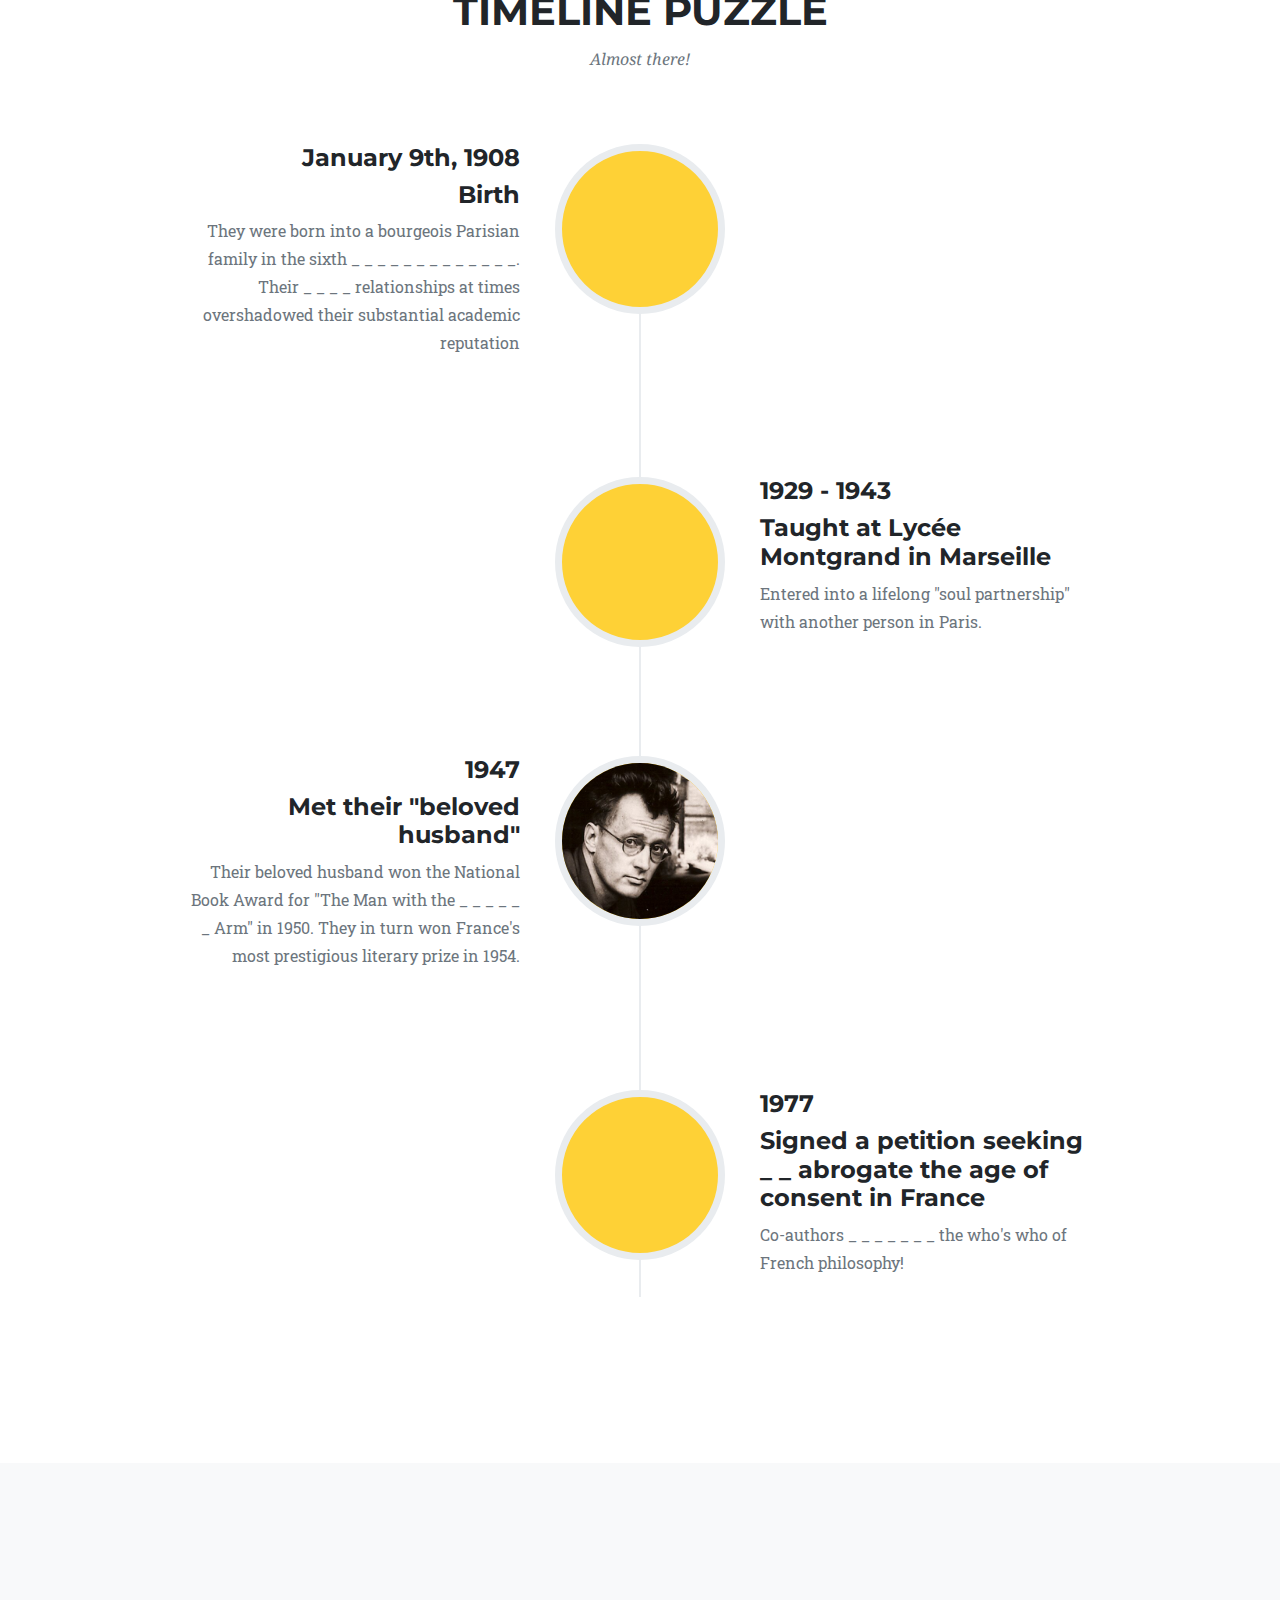
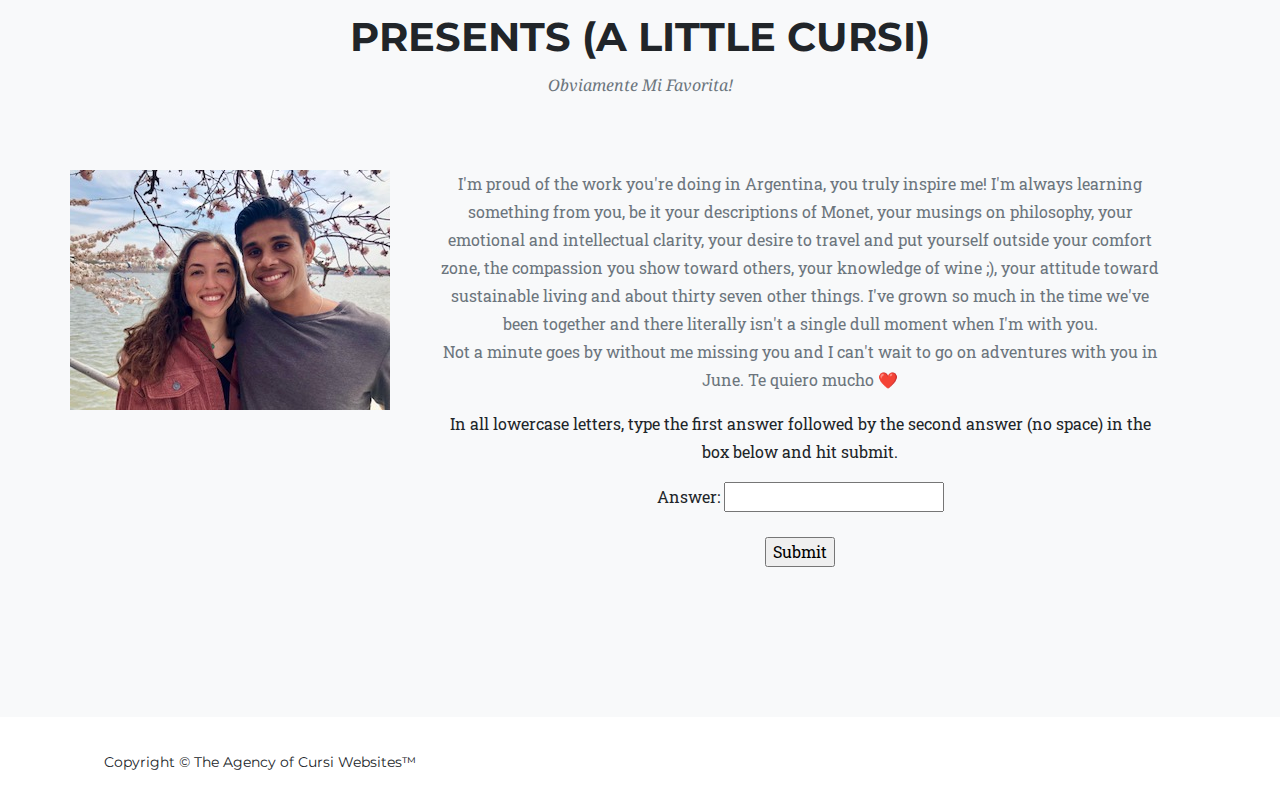
==== commit f6ddd439: "Update index.html" ====
--- a/index.html
+++ b/index.html
@@ -289,8 +289,8 @@
           <img src="images/sophie.jpg">
         </div>
         <div class="col-lg-8 mx-auto text-center">
-          <p class="large text-muted"> I'm proud of the work you're doing in Argentina, you truly inspire me! I'm always learning something from you, be it your descriptions of Monet, your musings on philosophy, your emotional and intellectual clarity, your desire to travel and put yourself outside your comfort zone, the compassion you show toward others, your attitude toward the environment and sustainable living and about thirty seven other things. I've grown so much in the time we've been together and there literally isn't a single dull moment when I'm with you.
-            <br />I miss you (Nah.. you're missing from me :)) and I can't wait to go on adventures with you in June. Te quiero mucho ❤</p>
+          <p class="large text-muted"> I'm proud of the work you're doing in Argentina, you truly inspire me! I'm always learning something from you, be it your descriptions of Monet, your musings on philosophy, your emotional and intellectual clarity, your desire to travel and put yourself outside your comfort zone, the compassion you show toward others, your knowledge of wine ;), your attitude toward sustainable living and about thirty seven other things. I've grown so much in the time we've been together and there literally isn't a single dull moment when I'm with you.
+            <br />Not a minute goes by without me missing you and I can't wait to go on adventures with you in June. Te quiero mucho ❤</p>
 
           <p>In all lowercase letters, type the first answer followed by the second answer (no space) in the box below and hit submit.</p>
           <form>
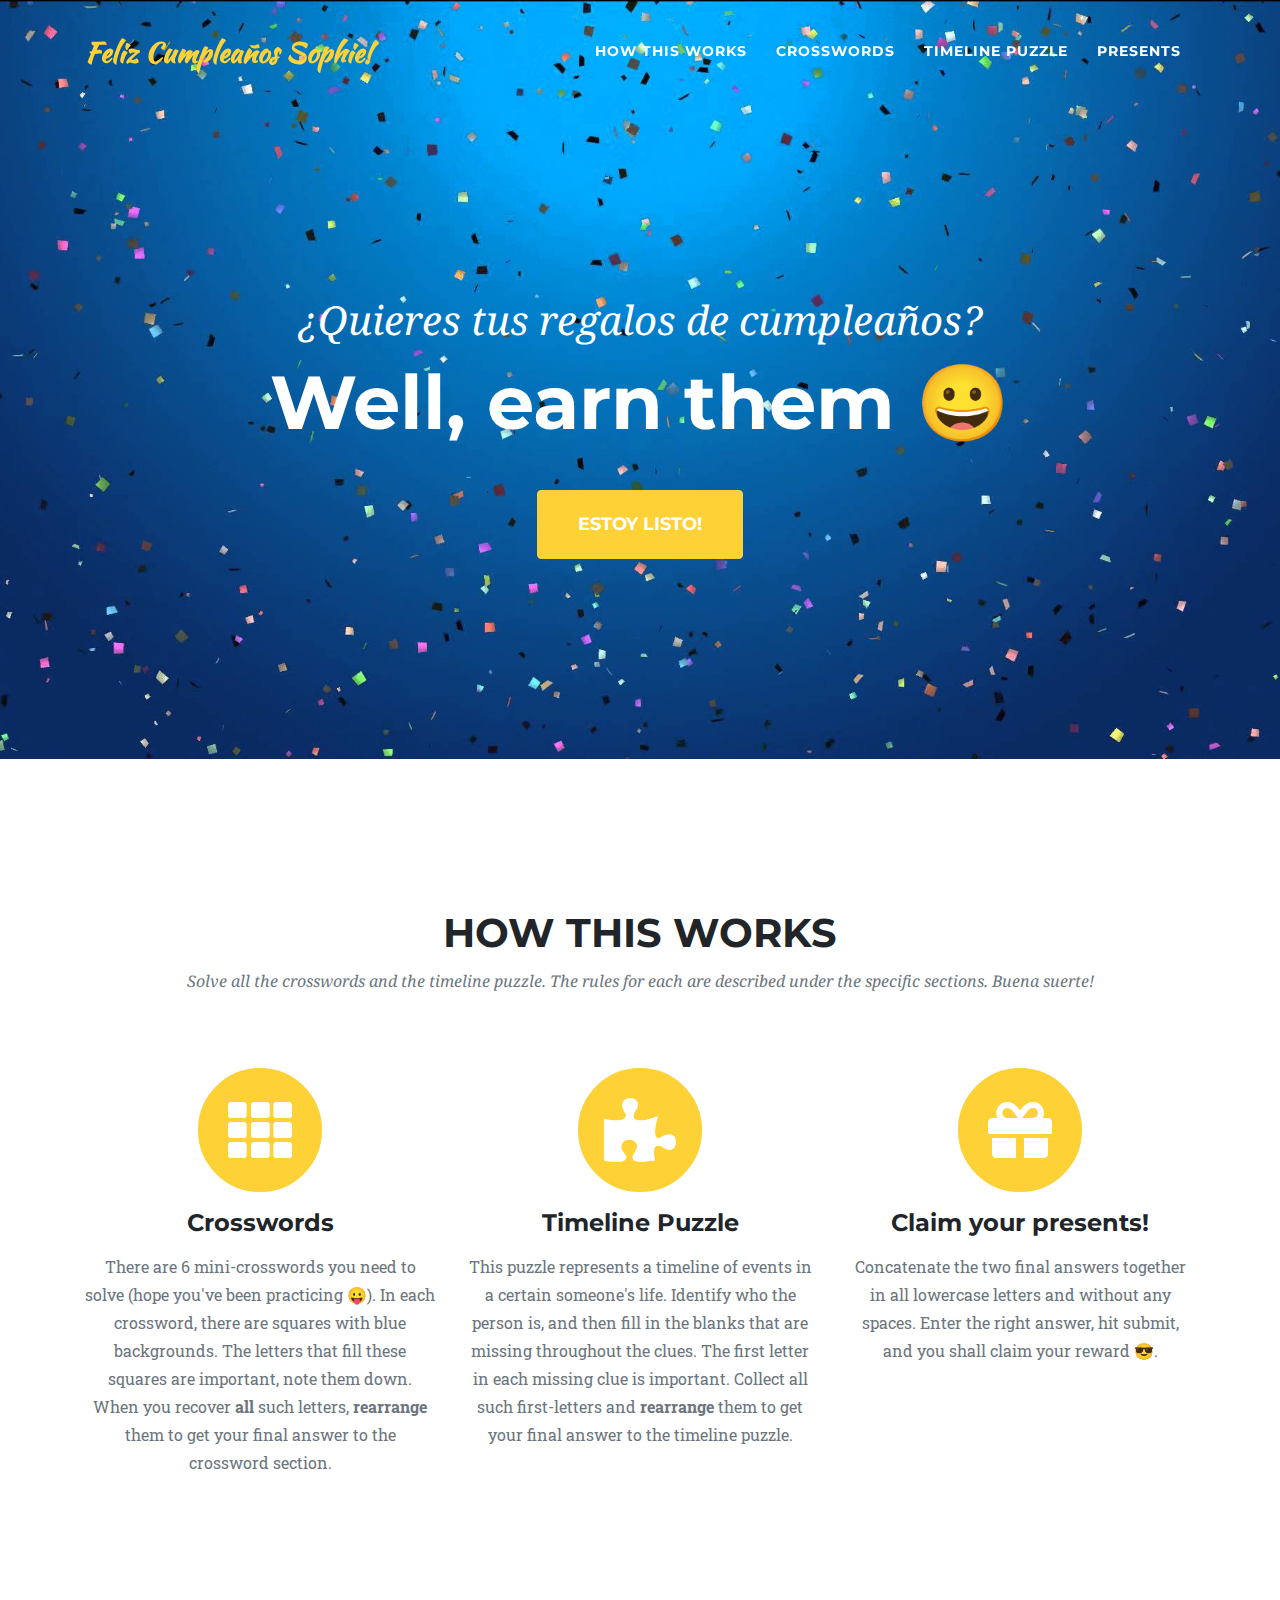
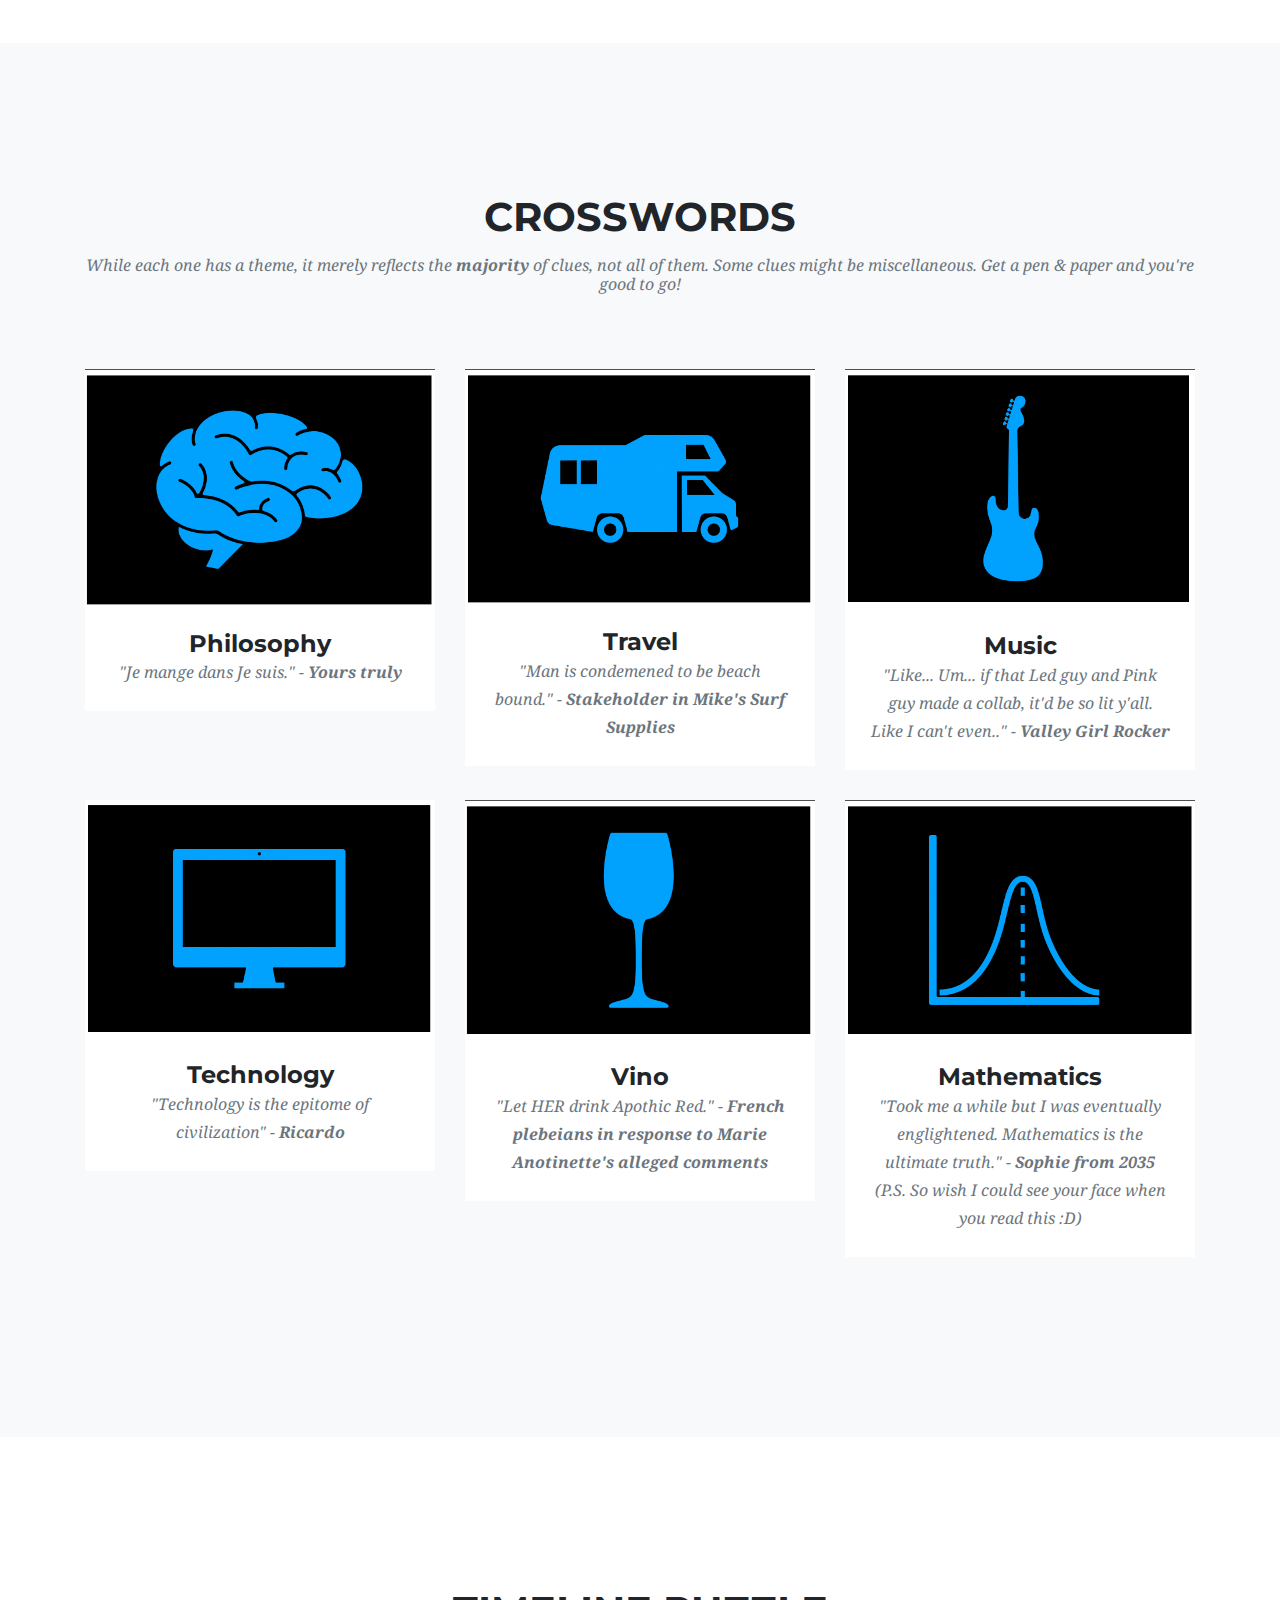
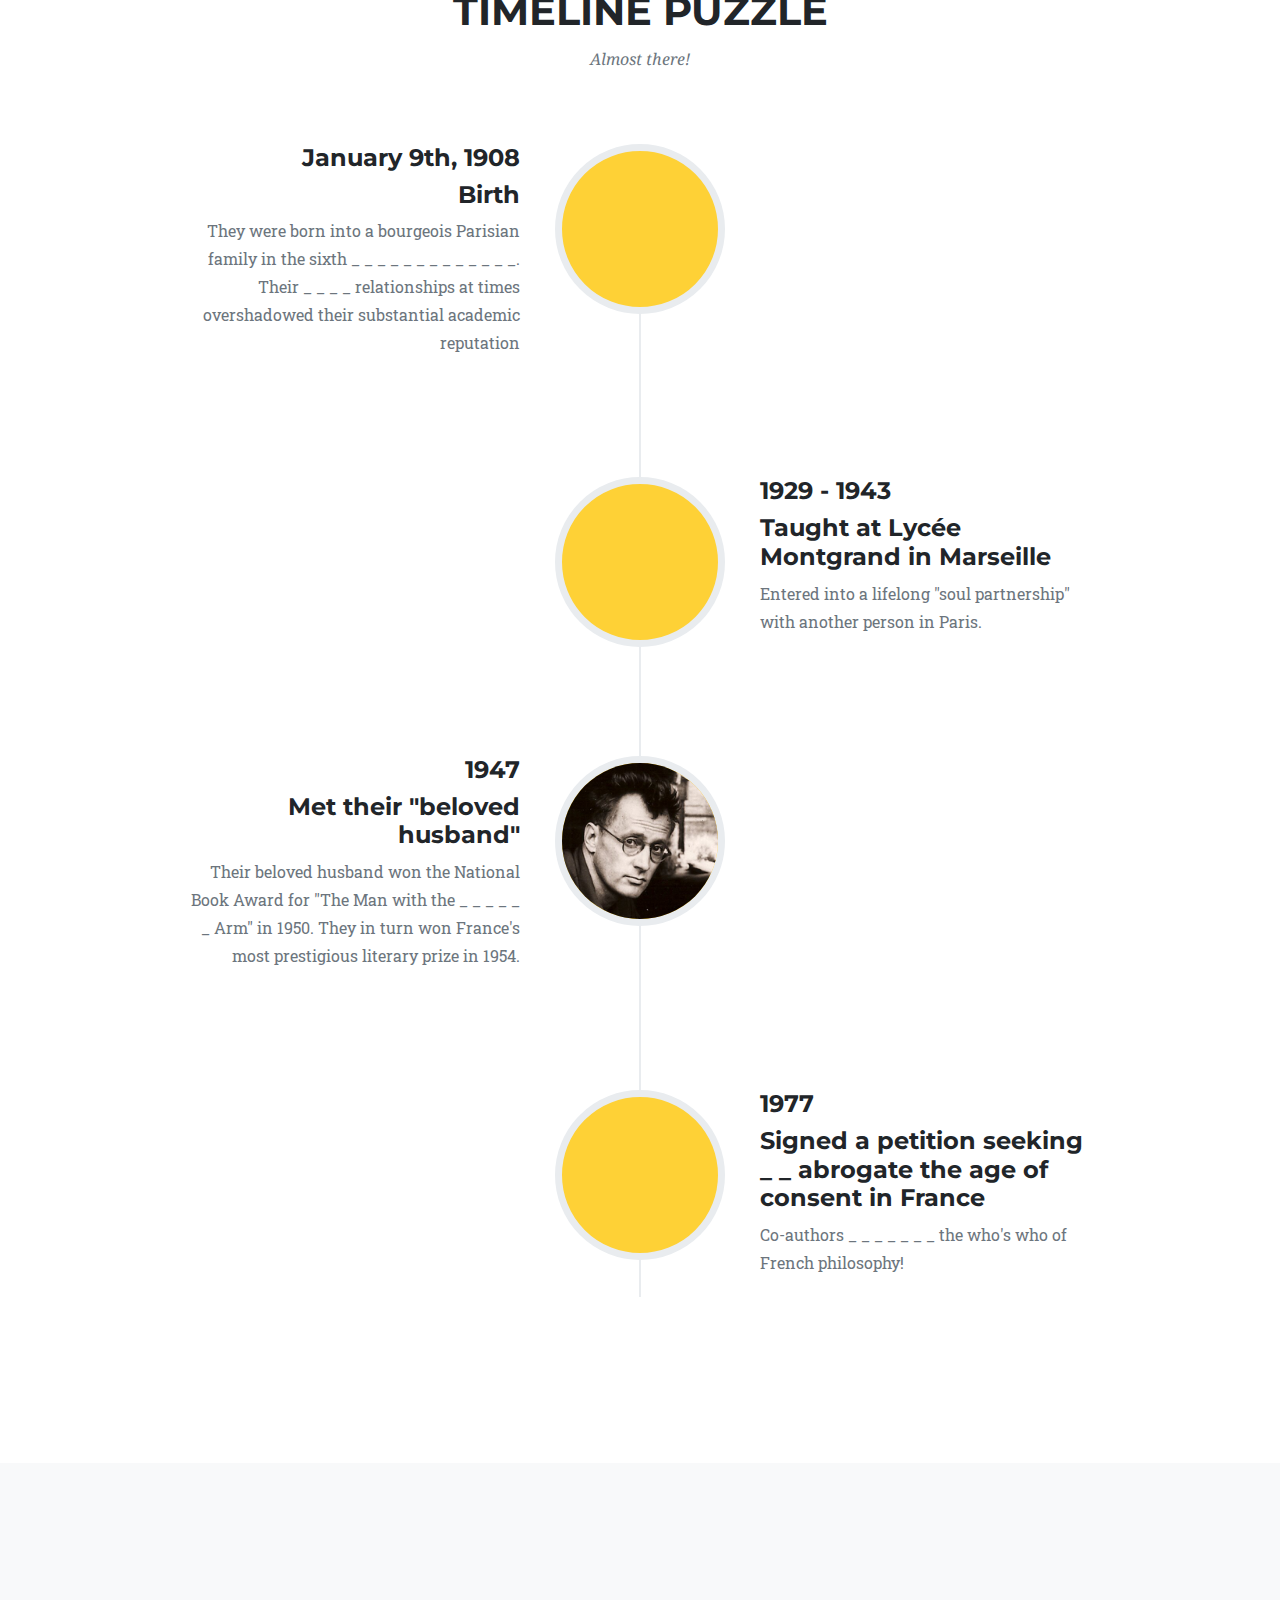
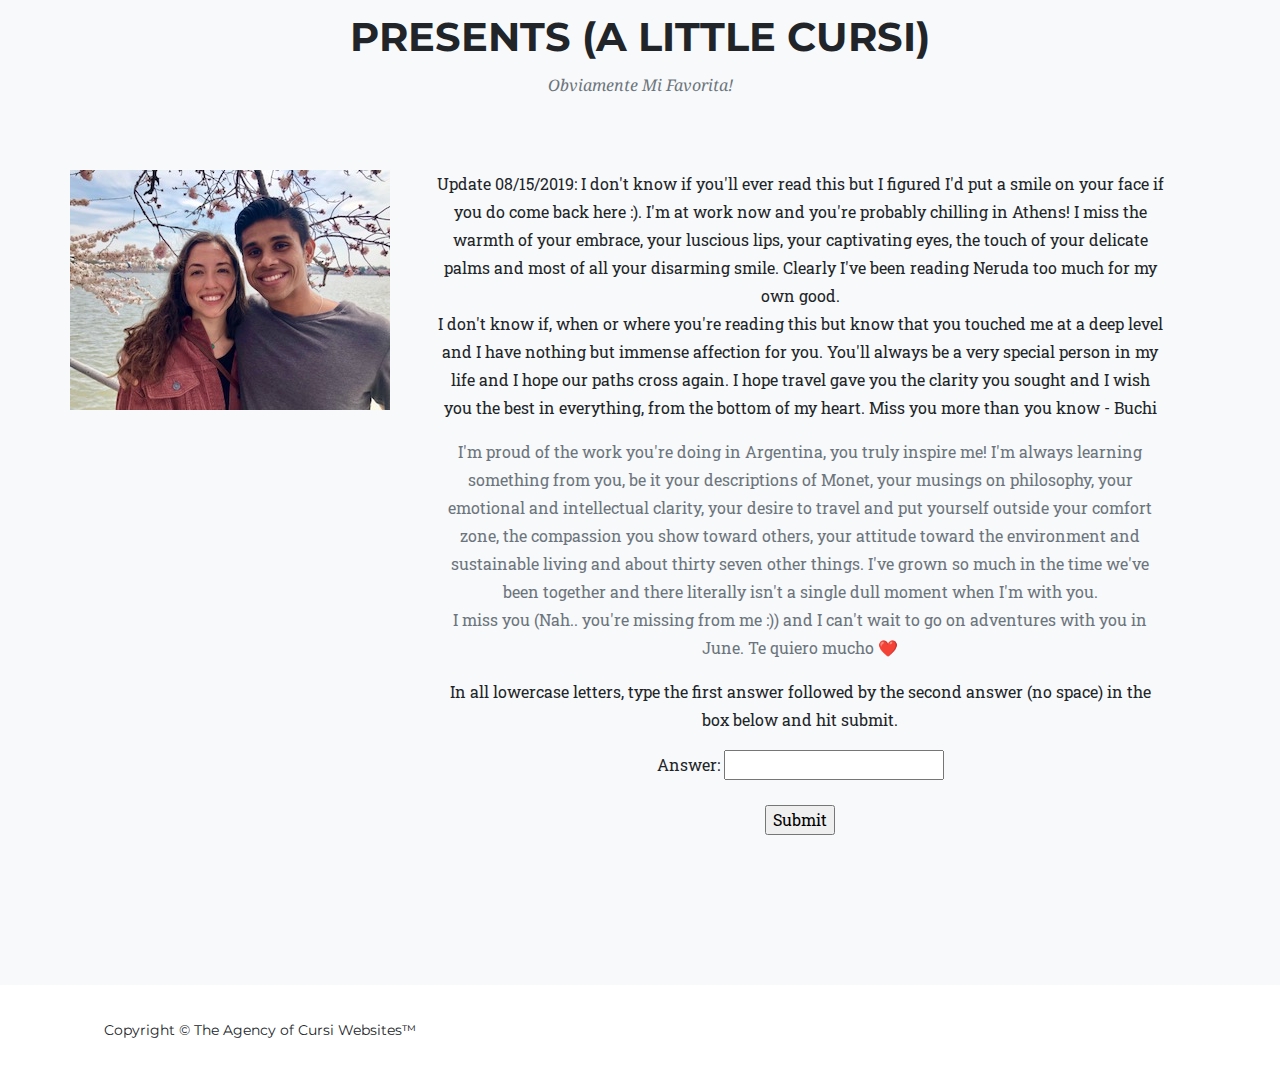
==== commit a319b41b: "Added more content" ====
--- a/index.html
+++ b/index.html
@@ -289,8 +289,10 @@
           <img src="images/sophie.jpg">
         </div>
         <div class="col-lg-8 mx-auto text-center">
-          <p class="large text-muted"> I'm proud of the work you're doing in Argentina, you truly inspire me! I'm always learning something from you, be it your descriptions of Monet, your musings on philosophy, your emotional and intellectual clarity, your desire to travel and put yourself outside your comfort zone, the compassion you show toward others, your knowledge of wine ;), your attitude toward sustainable living and about thirty seven other things. I've grown so much in the time we've been together and there literally isn't a single dull moment when I'm with you.
-            <br />Not a minute goes by without me missing you and I can't wait to go on adventures with you in June. Te quiero mucho ❤</p>
+          <p>Update 08/15/2019: I don't know if you'll ever read this but I figured I'd put a smile on your face if you do come back here :). I'm at work now and you're probably chilling in Athens! I miss the warmth of your embrace, your luscious lips, your captivating eyes, the touch of your delicate palms and most of all your disarming smile. Clearly I've been reading Neruda too much for my own good. <br/> I don't know if, when or where you're reading this but know that you touched me at a deep level and I have nothing but immense affection for you. You'll always be a very special person in my life and I hope our paths cross again. I hope travel gave you the clarity you sought and I wish you the best in everything, from the bottom of my heart. Miss you more than you know - Buchi</p>
+
+          <p class="large text-muted"> I'm proud of the work you're doing in Argentina, you truly inspire me! I'm always learning something from you, be it your descriptions of Monet, your musings on philosophy, your emotional and intellectual clarity, your desire to travel and put yourself outside your comfort zone, the compassion you show toward others, your attitude toward the environment and sustainable living and about thirty seven other things. I've grown so much in the time we've been together and there literally isn't a single dull moment when I'm with you.
+            <br />I miss you (Nah.. you're missing from me :)) and I can't wait to go on adventures with you in June. Te quiero mucho ❤</p>
 
           <p>In all lowercase letters, type the first answer followed by the second answer (no space) in the box below and hit submit.</p>
           <form>
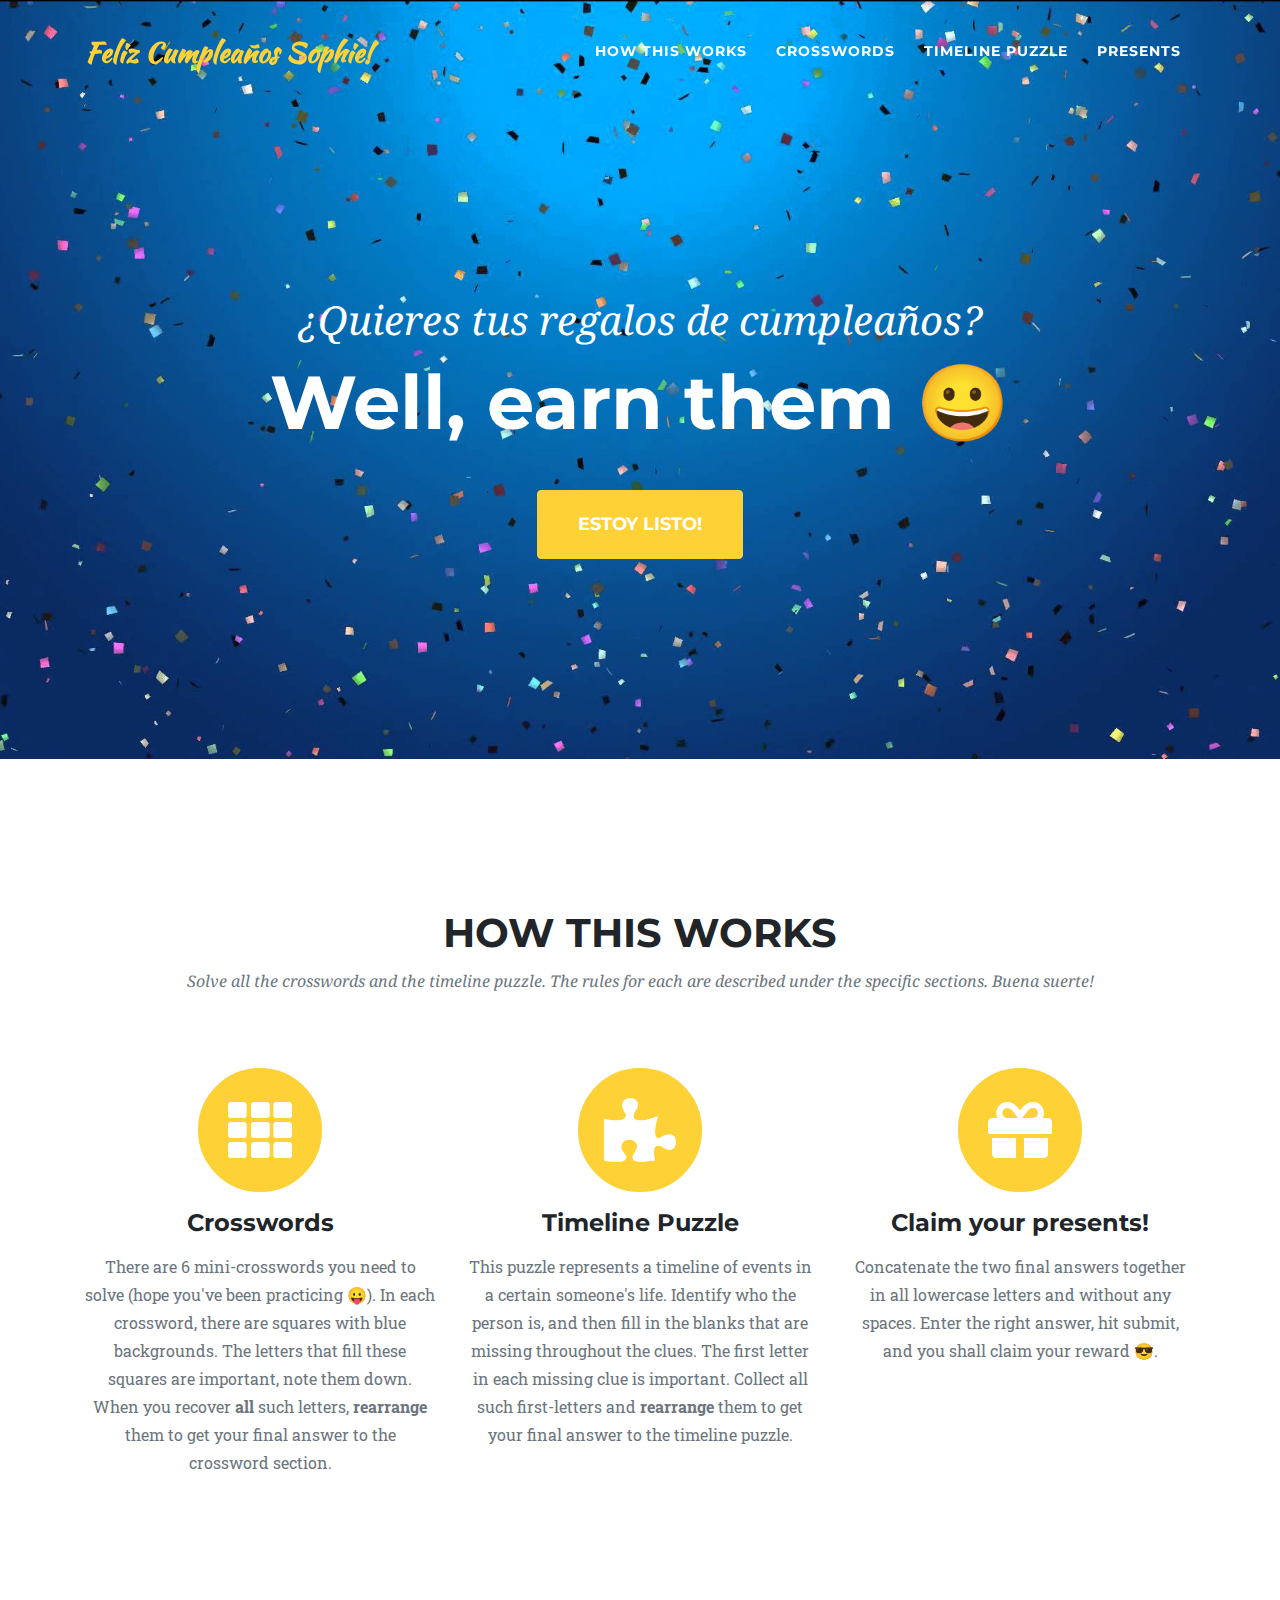
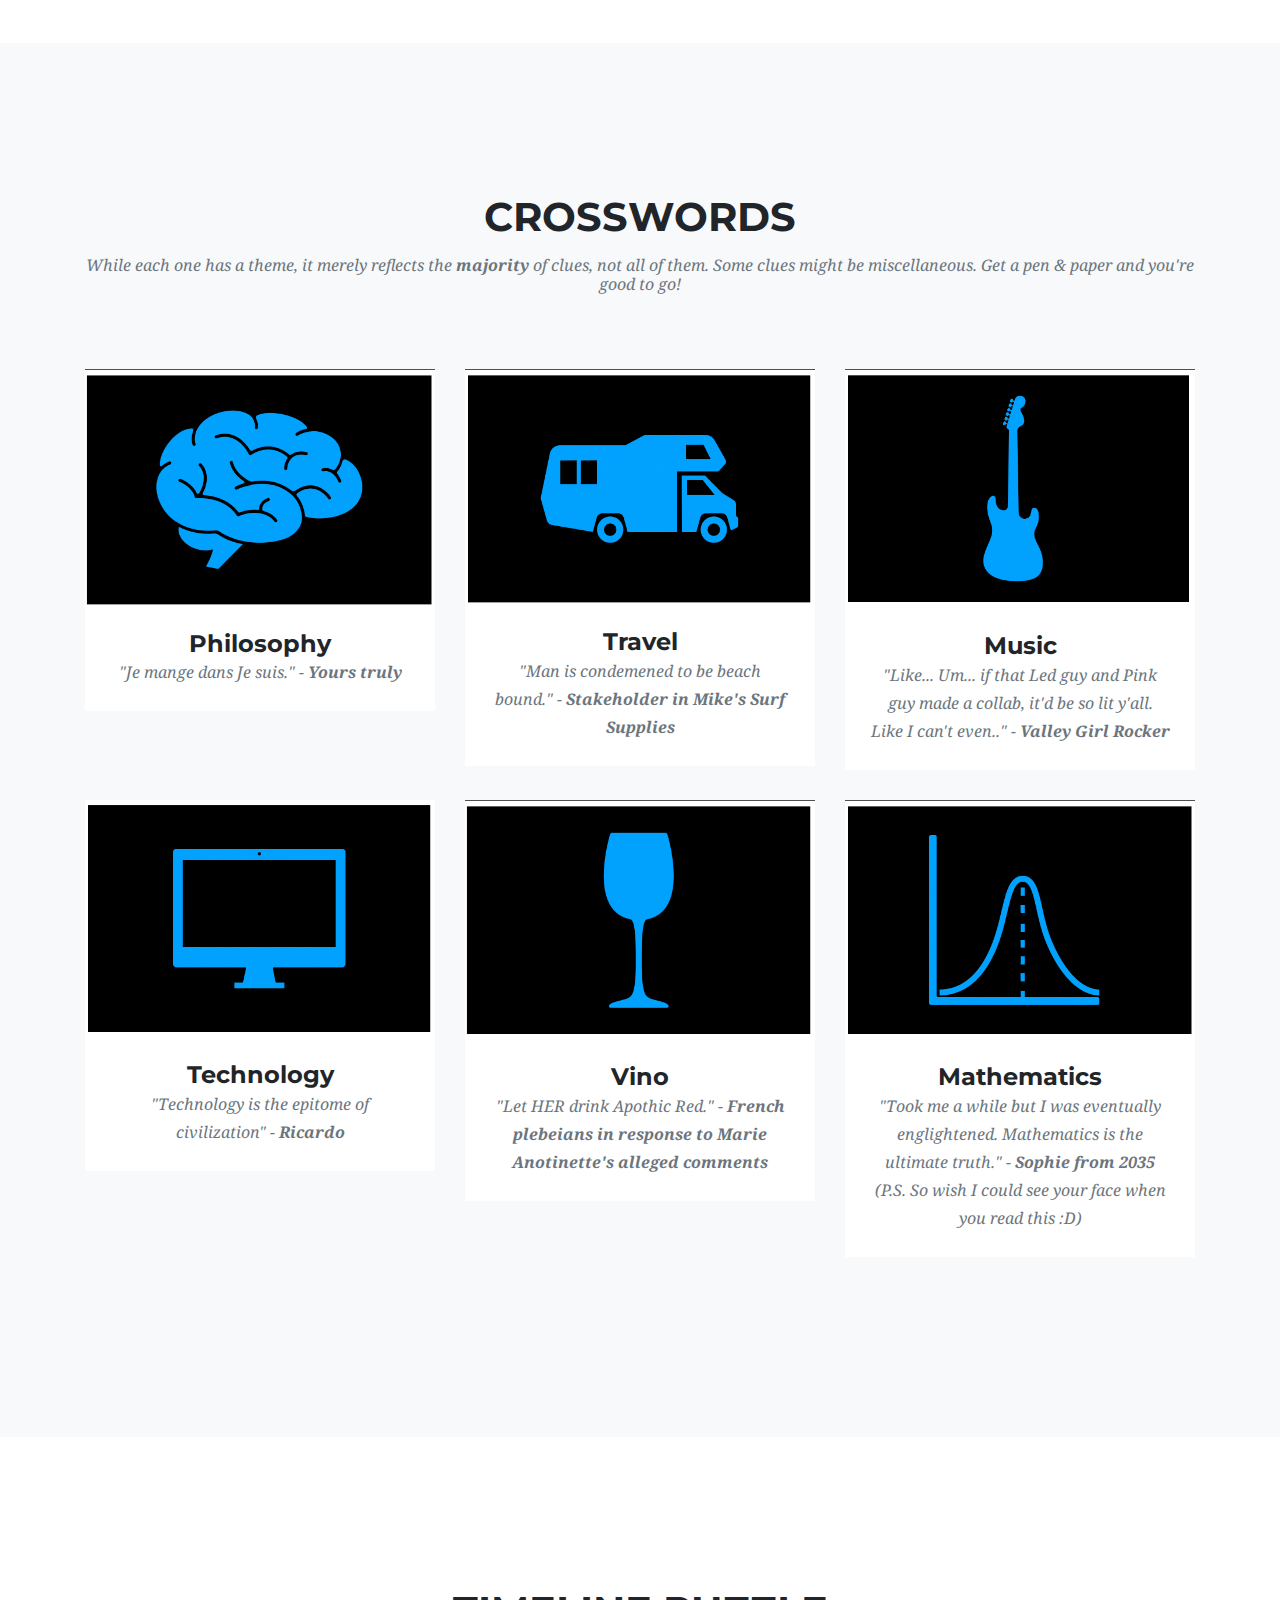
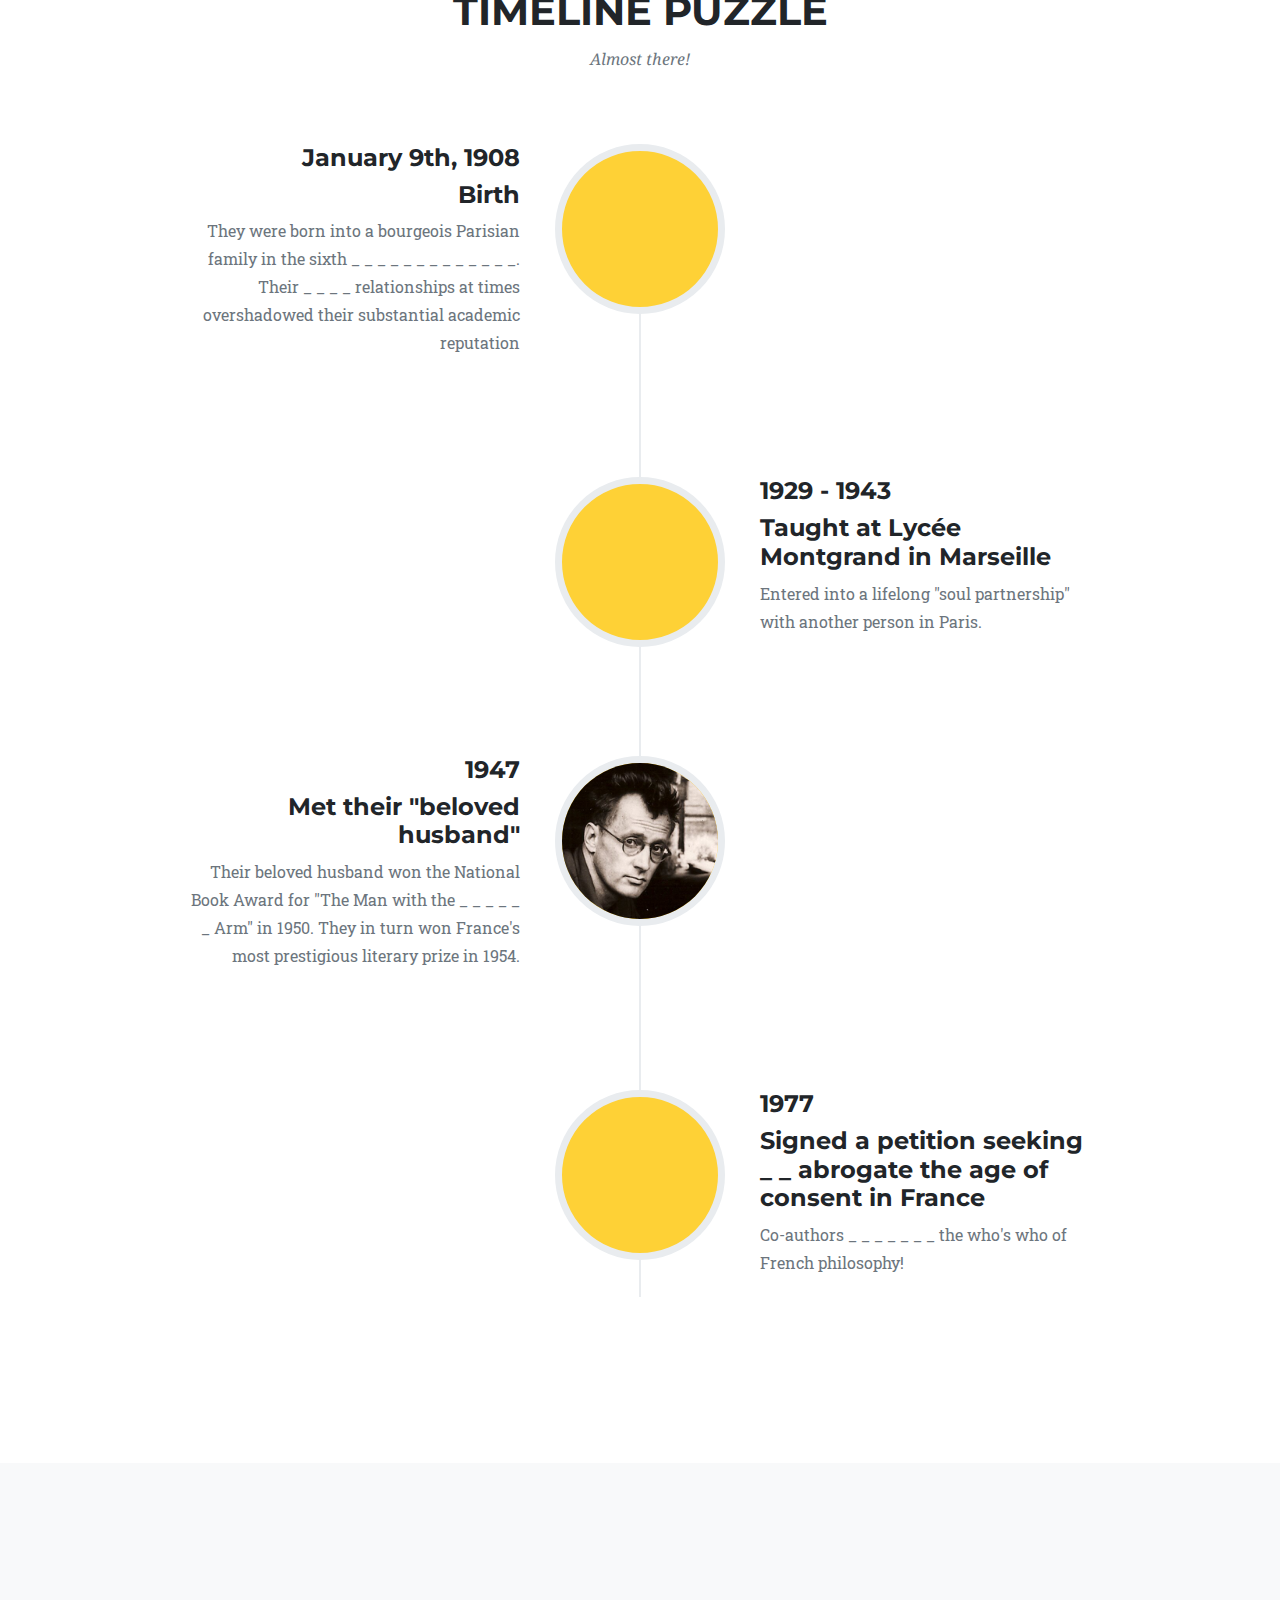
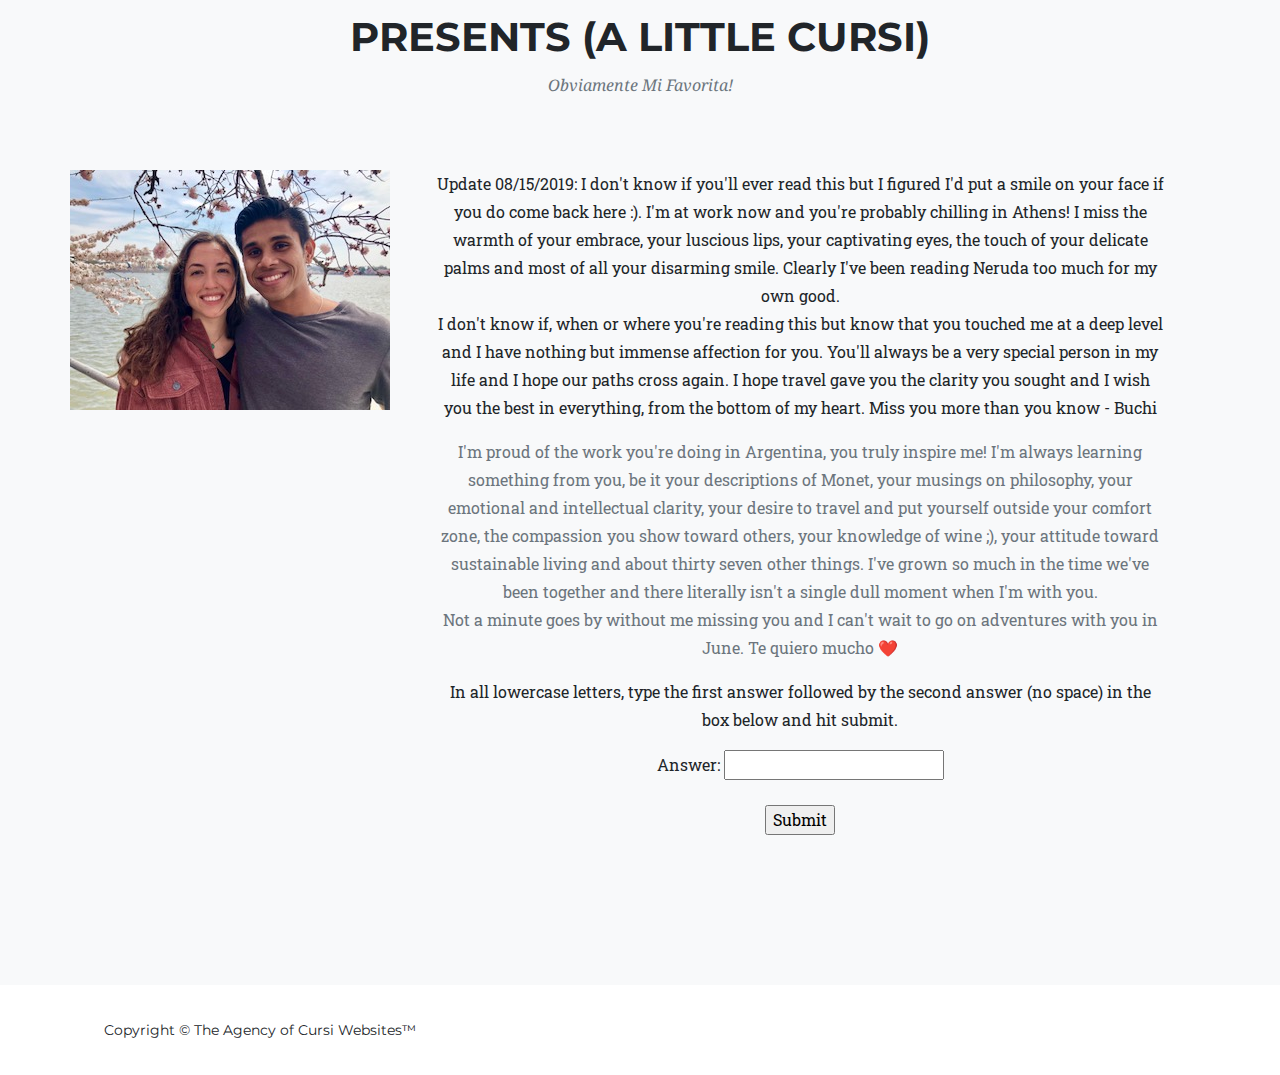
==== commit dbb7f3d8: "Added content" ====
--- a/index.html
+++ b/index.html
@@ -289,10 +289,11 @@
           <img src="images/sophie.jpg">
         </div>
         <div class="col-lg-8 mx-auto text-center">
+
           <p>Update 08/15/2019: I don't know if you'll ever read this but I figured I'd put a smile on your face if you do come back here :). I'm at work now and you're probably chilling in Athens! I miss the warmth of your embrace, your luscious lips, your captivating eyes, the touch of your delicate palms and most of all your disarming smile. Clearly I've been reading Neruda too much for my own good. <br/> I don't know if, when or where you're reading this but know that you touched me at a deep level and I have nothing but immense affection for you. You'll always be a very special person in my life and I hope our paths cross again. I hope travel gave you the clarity you sought and I wish you the best in everything, from the bottom of my heart. Miss you more than you know - Buchi</p>
 
-          <p class="large text-muted"> I'm proud of the work you're doing in Argentina, you truly inspire me! I'm always learning something from you, be it your descriptions of Monet, your musings on philosophy, your emotional and intellectual clarity, your desire to travel and put yourself outside your comfort zone, the compassion you show toward others, your attitude toward the environment and sustainable living and about thirty seven other things. I've grown so much in the time we've been together and there literally isn't a single dull moment when I'm with you.
-            <br />I miss you (Nah.. you're missing from me :)) and I can't wait to go on adventures with you in June. Te quiero mucho ❤</p>
+          <p class="large text-muted"> I'm proud of the work you're doing in Argentina, you truly inspire me! I'm always learning something from you, be it your descriptions of Monet, your musings on philosophy, your emotional and intellectual clarity, your desire to travel and put yourself outside your comfort zone, the compassion you show toward others, your knowledge of wine ;), your attitude toward sustainable living and about thirty seven other things. I've grown so much in the time we've been together and there literally isn't a single dull moment when I'm with you.
+            <br />Not a minute goes by without me missing you and I can't wait to go on adventures with you in June. Te quiero mucho ❤</p>
 
           <p>In all lowercase letters, type the first answer followed by the second answer (no space) in the box below and hit submit.</p>
           <form>
